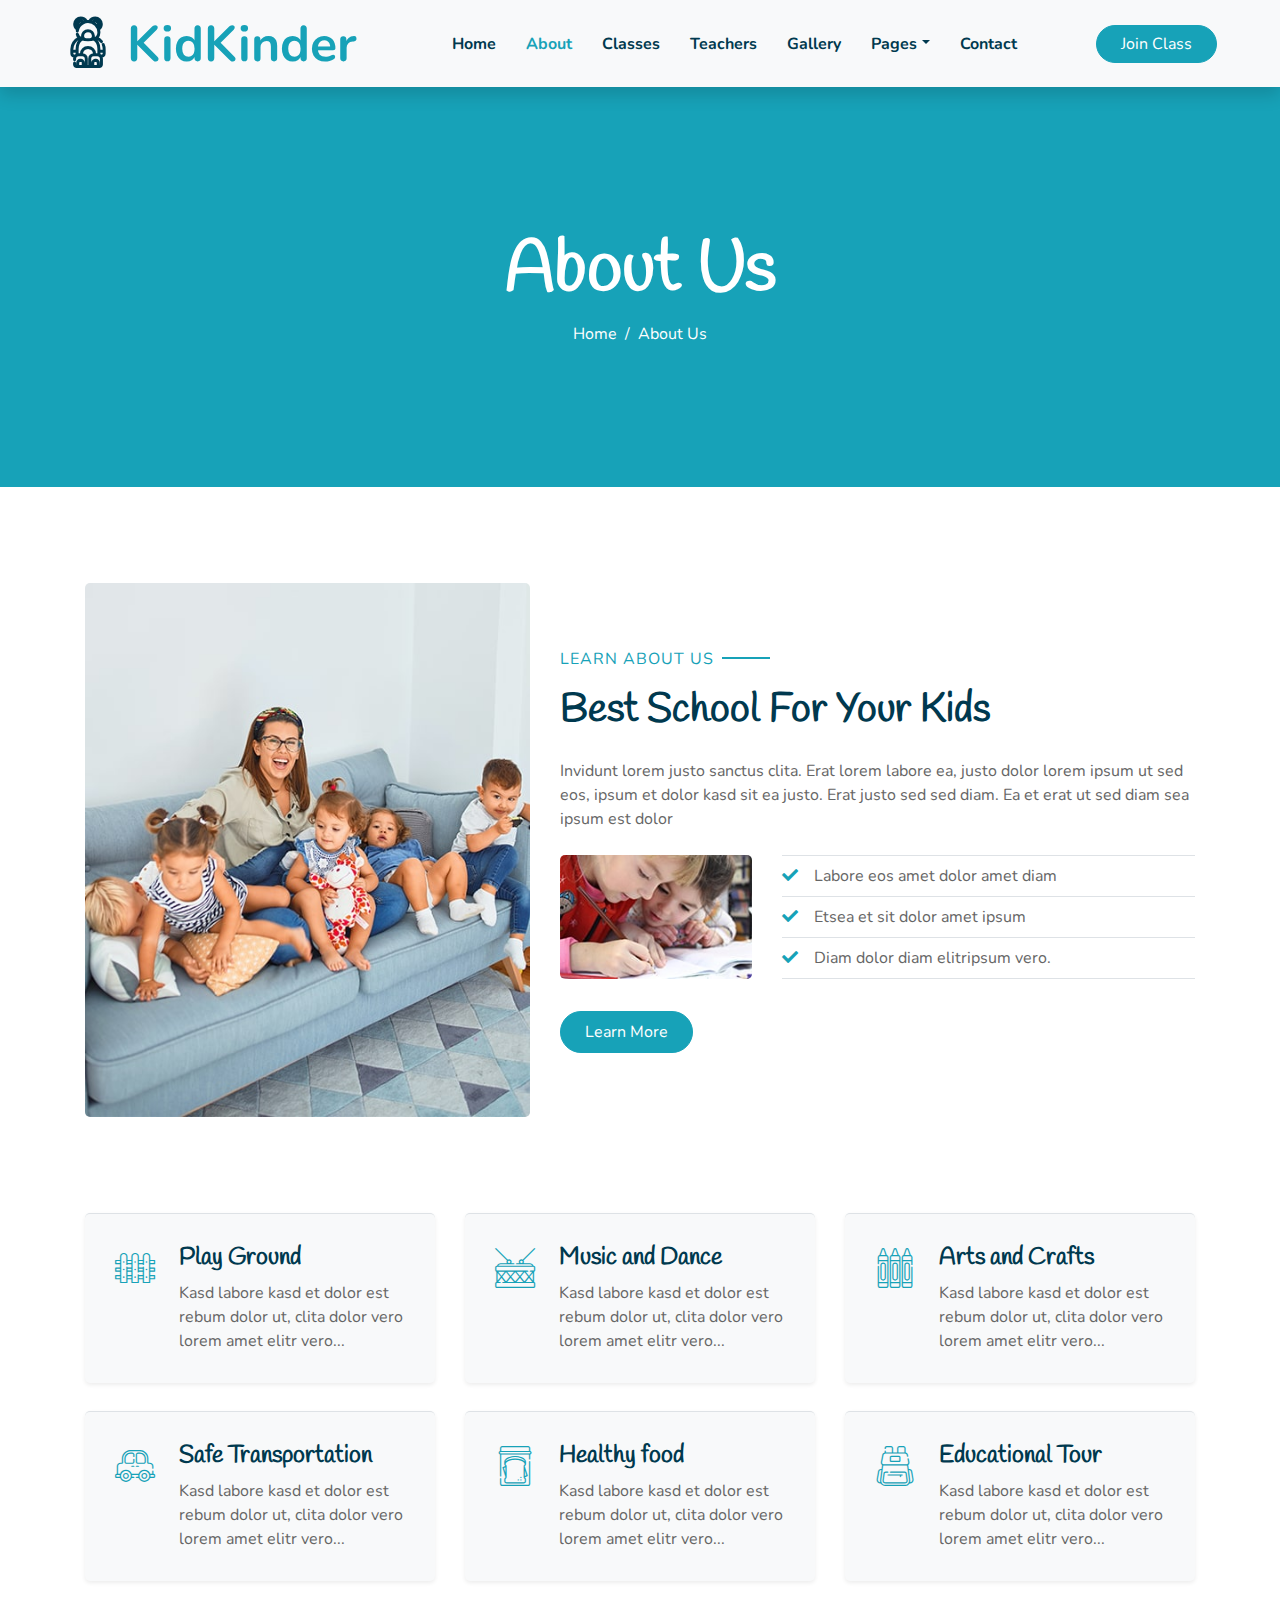
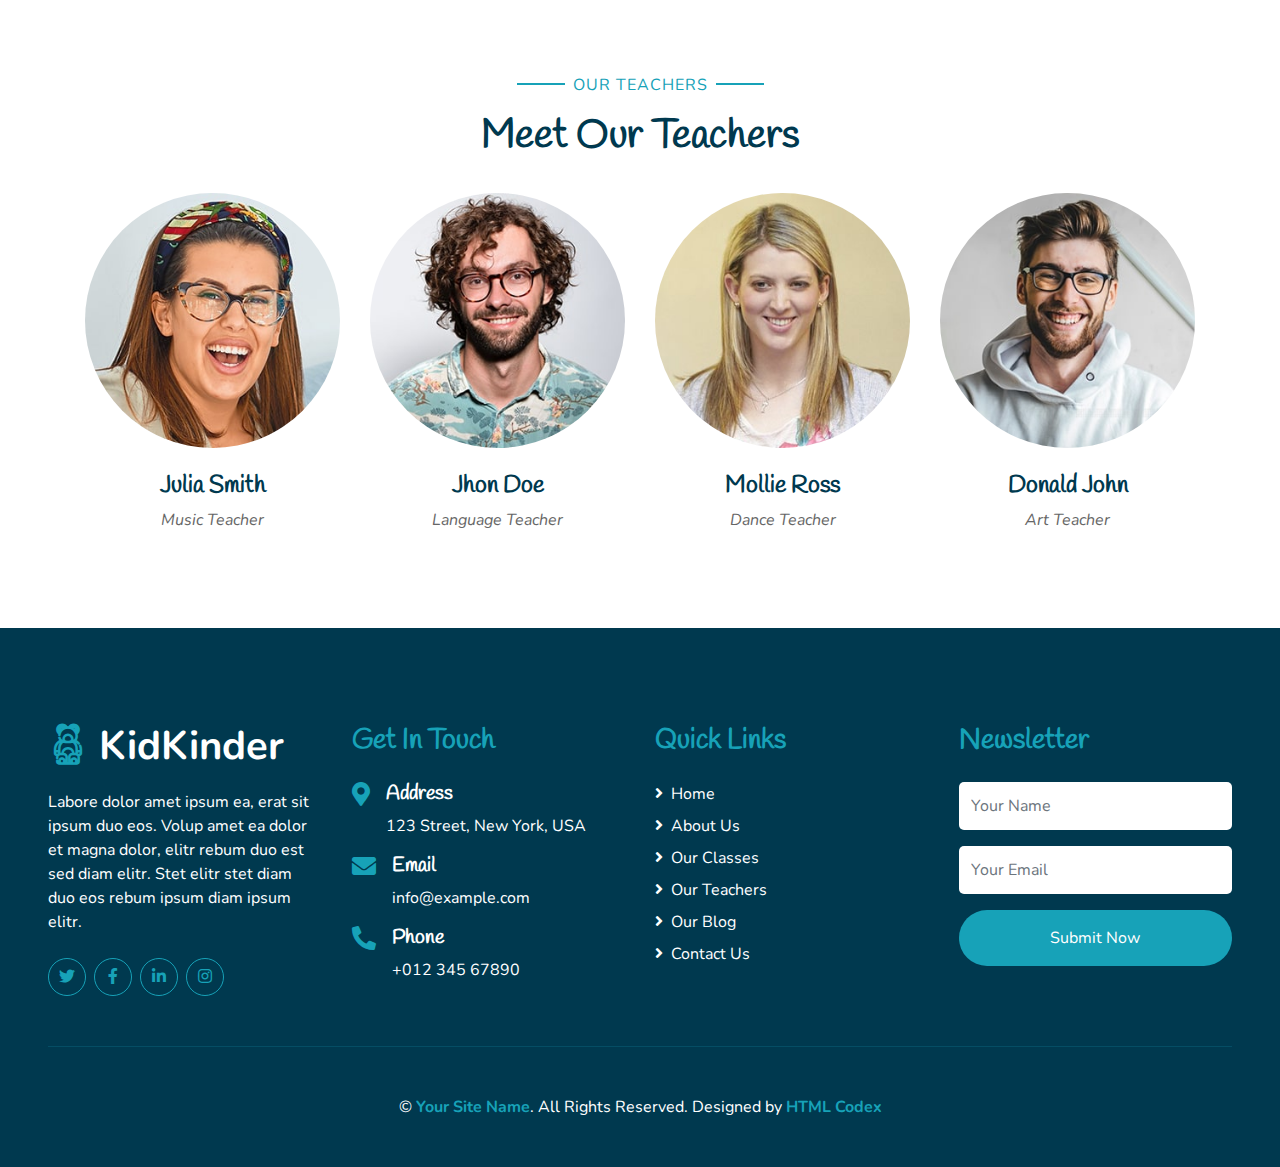
==== about.html @ 6be801d7 "first commit" ====
<!DOCTYPE html>
<html lang="en">

<head>
    <meta charset="utf-8">
    <title>KidKinder - Kindergarten Website Template</title>
    <meta content="width=device-width, initial-scale=1.0" name="viewport">
    <meta content="Free HTML Templates" name="keywords">
    <meta content="Free HTML Templates" name="description">

    <!-- Favicon -->
    <link href="img/favicon.ico" rel="icon">

    <!-- Google Web Fonts -->
    <link rel="preconnect" href="https://fonts.gstatic.com">
    <link href="https://fonts.googleapis.com/css2?family=Handlee&family=Nunito&display=swap" rel="stylesheet">

    <!-- Font Awesome -->
    <link href="https://cdnjs.cloudflare.com/ajax/libs/font-awesome/5.10.0/css/all.min.css" rel="stylesheet">

    <!-- Flaticon Font -->
    <link href="lib/flaticon/font/flaticon.css" rel="stylesheet">

    <!-- Libraries Stylesheet -->
    <link href="lib/owlcarousel/assets/owl.carousel.min.css" rel="stylesheet">
    <link href="lib/lightbox/css/lightbox.min.css" rel="stylesheet">

    <!-- Customized Bootstrap Stylesheet -->
    <link href="css/style.css" rel="stylesheet">
</head>

<body>
    <!-- Navbar Start -->
    <div class="container-fluid bg-light position-relative shadow">
        <nav class="navbar navbar-expand-lg bg-light navbar-light py-3 py-lg-0 px-0 px-lg-5">
            <a href="" class="navbar-brand font-weight-bold text-secondary" style="font-size: 50px;">
                <i class="flaticon-043-teddy-bear"></i>
                <span class="text-primary">KidKinder</span>
            </a>
            <button type="button" class="navbar-toggler" data-toggle="collapse" data-target="#navbarCollapse">
                <span class="navbar-toggler-icon"></span>
            </button>
            <div class="collapse navbar-collapse justify-content-between" id="navbarCollapse">
                <div class="navbar-nav font-weight-bold mx-auto py-0">
                    <a href="index.html" class="nav-item nav-link">Home</a>
                    <a href="about.html" class="nav-item nav-link active">About</a>
                    <a href="class.html" class="nav-item nav-link">Classes</a>
                    <a href="team.html" class="nav-item nav-link">Teachers</a>
                    <a href="gallery.html" class="nav-item nav-link">Gallery</a>
                    <div class="nav-item dropdown">
                        <a href="#" class="nav-link dropdown-toggle" data-toggle="dropdown">Pages</a>
                        <div class="dropdown-menu rounded-0 m-0">
                            <a href="blog.html" class="dropdown-item">Blog Grid</a>
                            <a href="single.html" class="dropdown-item">Blog Detail</a>
                        </div>
                    </div>
                    <a href="contact.html" class="nav-item nav-link">Contact</a>
                </div>
                <a href="" class="btn btn-primary px-4">Join Class</a>
            </div>
        </nav>
    </div>
    <!-- Navbar End -->


    <!-- Header Start -->
    <div class="container-fluid bg-primary mb-5">
        <div class="d-flex flex-column align-items-center justify-content-center" style="min-height: 400px">
            <h3 class="display-3 font-weight-bold text-white">About Us</h3>
            <div class="d-inline-flex text-white">
                <p class="m-0"><a class="text-white" href="">Home</a></p>
                <p class="m-0 px-2">/</p>
                <p class="m-0">About Us</p>
            </div>
        </div>
    </div>
    <!-- Header End -->


    <!-- About Start -->
    <div class="container-fluid py-5">
        <div class="container">
            <div class="row align-items-center">
                <div class="col-lg-5">
                    <img class="img-fluid rounded mb-5 mb-lg-0" src="img/about-1.jpg" alt="">
                </div>
                <div class="col-lg-7">
                    <p class="section-title pr-5"><span class="pr-2">Learn About Us</span></p>
                    <h1 class="mb-4">Best School For Your Kids</h1>
                    <p>Invidunt lorem justo sanctus clita. Erat lorem labore ea, justo dolor lorem ipsum ut sed eos,
                        ipsum et dolor kasd sit ea justo. Erat justo sed sed diam. Ea et erat ut sed diam sea ipsum est
                        dolor</p>
                    <div class="row pt-2 pb-4">
                        <div class="col-6 col-md-4">
                            <img class="img-fluid rounded" src="img/about-2.jpg" alt="">
                        </div>
                        <div class="col-6 col-md-8">
                            <ul class="list-inline m-0">
                                <li class="py-2 border-top border-bottom"><i class="fa fa-check text-primary mr-3"></i>Labore eos amet dolor amet diam</li>
                                <li class="py-2 border-bottom"><i class="fa fa-check text-primary mr-3"></i>Etsea et sit dolor amet ipsum</li>
                                <li class="py-2 border-bottom"><i class="fa fa-check text-primary mr-3"></i>Diam dolor diam elitripsum vero.</li>
                            </ul>
                        </div>
                    </div>
                    <a href="" class="btn btn-primary mt-2 py-2 px-4">Learn More</a>
                </div>
            </div>
        </div>
    </div>
    <!-- About End -->


    <!-- Facilities Start -->
    <div class="container-fluid pt-5">
        <div class="container pb-3">
            <div class="row">
                <div class="col-lg-4 col-md-6 pb-1">
                    <div class="d-flex bg-light shadow-sm border-top rounded mb-4" style="padding: 30px;">
                        <i class="flaticon-050-fence h1 font-weight-normal text-primary mb-3"></i>
                        <div class="pl-4">
                            <h4>Play Ground</h4>
                            <p class="m-0">Kasd labore kasd et dolor est rebum dolor ut, clita dolor vero lorem amet elitr vero...</p>
                        </div>
                    </div>
                </div>
                <div class="col-lg-4 col-md-6 pb-1">
                    <div class="d-flex bg-light shadow-sm border-top rounded mb-4" style="padding: 30px;">
                        <i class="flaticon-022-drum h1 font-weight-normal text-primary mb-3"></i>
                        <div class="pl-4">
                            <h4>Music and Dance</h4>
                            <p class="m-0">Kasd labore kasd et dolor est rebum dolor ut, clita dolor vero lorem amet elitr vero...</p>
                        </div>
                    </div>
                </div>
                <div class="col-lg-4 col-md-6 pb-1">
                    <div class="d-flex bg-light shadow-sm border-top rounded mb-4" style="padding: 30px;">
                        <i class="flaticon-030-crayons h1 font-weight-normal text-primary mb-3"></i>
                        <div class="pl-4">
                            <h4>Arts and Crafts</h4>
                            <p class="m-0">Kasd labore kasd et dolor est rebum dolor ut, clita dolor vero lorem amet elitr vero...</p>
                        </div>
                    </div>
                </div>
                <div class="col-lg-4 col-md-6 pb-1">
                    <div class="d-flex bg-light shadow-sm border-top rounded mb-4" style="padding: 30px;">
                        <i class="flaticon-017-toy-car h1 font-weight-normal text-primary mb-3"></i>
                        <div class="pl-4">
                            <h4>Safe Transportation</h4>
                            <p class="m-0">Kasd labore kasd et dolor est rebum dolor ut, clita dolor vero lorem amet elitr vero...</p>
                        </div>
                    </div>
                </div>
                <div class="col-lg-4 col-md-6 pb-1">
                    <div class="d-flex bg-light shadow-sm border-top rounded mb-4" style="padding: 30px;">
                        <i class="flaticon-025-sandwich h1 font-weight-normal text-primary mb-3"></i>
                        <div class="pl-4">
                            <h4>Healthy food</h4>
                            <p class="m-0">Kasd labore kasd et dolor est rebum dolor ut, clita dolor vero lorem amet elitr vero...</p>
                        </div>
                    </div>
                </div>
                <div class="col-lg-4 col-md-6 pb-1">
                    <div class="d-flex bg-light shadow-sm border-top rounded mb-4" style="padding: 30px;">
                        <i class="flaticon-047-backpack h1 font-weight-normal text-primary mb-3"></i>
                        <div class="pl-4">
                            <h4>Educational Tour</h4>
                            <p class="m-0">Kasd labore kasd et dolor est rebum dolor ut, clita dolor vero lorem amet elitr vero...</p>
                        </div>
                    </div>
                </div>
            </div>
        </div>
    </div>
    <!-- Facilities Start -->


    <!-- Team Start -->
    <div class="container-fluid pt-5">
        <div class="container">
            <div class="text-center pb-2">
                <p class="section-title px-5"><span class="px-2">Our Teachers</span></p>
                <h1 class="mb-4">Meet Our Teachers</h1>
            </div>
            <div class="row">
                <div class="col-md-6 col-lg-3 text-center team mb-5">
                    <div class="position-relative overflow-hidden mb-4" style="border-radius: 100%;">
                        <img class="img-fluid w-100" src="img/team-1.jpg" alt="" >
                        <div
                            class="team-social d-flex align-items-center justify-content-center w-100 h-100 position-absolute">
                            <a class="btn btn-outline-light text-center mr-2 px-0" style="width: 38px; height: 38px;"
                                href="#"><i class="fab fa-twitter"></i></a>
                            <a class="btn btn-outline-light text-center mr-2 px-0" style="width: 38px; height: 38px;"
                                href="#"><i class="fab fa-facebook-f"></i></a>
                            <a class="btn btn-outline-light text-center px-0" style="width: 38px; height: 38px;"
                                href="#"><i class="fab fa-linkedin-in"></i></a>
                        </div>
                    </div>
                    <h4>Julia Smith</h4>
                    <i>Music Teacher</i>
                </div>
                <div class="col-md-6 col-lg-3 text-center team mb-5">
                    <div class="position-relative overflow-hidden mb-4" style="border-radius: 100%;">
                        <img class="img-fluid w-100" src="img/team-2.jpg" alt="" >
                        <div
                            class="team-social d-flex align-items-center justify-content-center w-100 h-100 position-absolute">
                            <a class="btn btn-outline-light text-center mr-2 px-0" style="width: 38px; height: 38px;"
                                href="#"><i class="fab fa-twitter"></i></a>
                            <a class="btn btn-outline-light text-center mr-2 px-0" style="width: 38px; height: 38px;"
                                href="#"><i class="fab fa-facebook-f"></i></a>
                            <a class="btn btn-outline-light text-center px-0" style="width: 38px; height: 38px;"
                                href="#"><i class="fab fa-linkedin-in"></i></a>
                        </div>
                    </div>
                    <h4>Jhon Doe</h4>
                    <i>Language Teacher</i>
                </div>
                <div class="col-md-6 col-lg-3 text-center team mb-5">
                    <div class="position-relative overflow-hidden mb-4" style="border-radius: 100%;">
                        <img class="img-fluid w-100" src="img/team-3.jpg" alt="" >
                        <div
                            class="team-social d-flex align-items-center justify-content-center w-100 h-100 position-absolute">
                            <a class="btn btn-outline-light text-center mr-2 px-0" style="width: 38px; height: 38px;"
                                href="#"><i class="fab fa-twitter"></i></a>
                            <a class="btn btn-outline-light text-center mr-2 px-0" style="width: 38px; height: 38px;"
                                href="#"><i class="fab fa-facebook-f"></i></a>
                            <a class="btn btn-outline-light text-center px-0" style="width: 38px; height: 38px;"
                                href="#"><i class="fab fa-linkedin-in"></i></a>
                        </div>
                    </div>
                    <h4>Mollie Ross</h4>
                    <i>Dance Teacher</i>
                </div>
                <div class="col-md-6 col-lg-3 text-center team mb-5">
                    <div class="position-relative overflow-hidden mb-4" style="border-radius: 100%;">
                        <img class="img-fluid w-100" src="img/team-4.jpg" alt="" >
                        <div
                            class="team-social d-flex align-items-center justify-content-center w-100 h-100 position-absolute">
                            <a class="btn btn-outline-light text-center mr-2 px-0" style="width: 38px; height: 38px;"
                                href="#"><i class="fab fa-twitter"></i></a>
                            <a class="btn btn-outline-light text-center mr-2 px-0" style="width: 38px; height: 38px;"
                                href="#"><i class="fab fa-facebook-f"></i></a>
                            <a class="btn btn-outline-light text-center px-0" style="width: 38px; height: 38px;"
                                href="#"><i class="fab fa-linkedin-in"></i></a>
                        </div>
                    </div>
                    <h4>Donald John</h4>
                    <i>Art Teacher</i>
                </div>
            </div>
        </div>
    </div>
    <!-- Team End -->


    <!-- Footer Start -->
    <div class="container-fluid bg-secondary text-white mt-5 py-5 px-sm-3 px-md-5">
        <div class="row pt-5">
            <div class="col-lg-3 col-md-6 mb-5">
                <a href="" class="navbar-brand font-weight-bold text-primary m-0 mb-4 p-0" style="font-size: 40px; line-height: 40px;">
                    <i class="flaticon-043-teddy-bear"></i>
                    <span class="text-white">KidKinder</span>
                </a>
                <p>Labore dolor amet ipsum ea, erat sit ipsum duo eos. Volup amet ea dolor et magna dolor, elitr rebum duo est sed diam elitr. Stet elitr stet diam duo eos rebum ipsum diam ipsum elitr.</p>
                <div class="d-flex justify-content-start mt-4">
                    <a class="btn btn-outline-primary rounded-circle text-center mr-2 px-0"
                        style="width: 38px; height: 38px;" href="#"><i class="fab fa-twitter"></i></a>
                    <a class="btn btn-outline-primary rounded-circle text-center mr-2 px-0"
                        style="width: 38px; height: 38px;" href="#"><i class="fab fa-facebook-f"></i></a>
                    <a class="btn btn-outline-primary rounded-circle text-center mr-2 px-0"
                        style="width: 38px; height: 38px;" href="#"><i class="fab fa-linkedin-in"></i></a>
                    <a class="btn btn-outline-primary rounded-circle text-center mr-2 px-0"
                        style="width: 38px; height: 38px;" href="#"><i class="fab fa-instagram"></i></a>
                </div>
            </div>
            <div class="col-lg-3 col-md-6 mb-5">
                <h3 class="text-primary mb-4">Get In Touch</h3>
                <div class="d-flex">
                    <h4 class="fa fa-map-marker-alt text-primary"></h4>
                    <div class="pl-3">
                        <h5 class="text-white">Address</h5>
                        <p>123 Street, New York, USA</p>
                    </div>
                </div>
                <div class="d-flex">
                    <h4 class="fa fa-envelope text-primary"></h4>
                    <div class="pl-3">
                        <h5 class="text-white">Email</h5>
                        <p>info@example.com</p>
                    </div>
                </div>
                <div class="d-flex">
                    <h4 class="fa fa-phone-alt text-primary"></h4>
                    <div class="pl-3">
                        <h5 class="text-white">Phone</h5>
                        <p>+012 345 67890</p>
                    </div>
                </div>
            </div>
            <div class="col-lg-3 col-md-6 mb-5">
                <h3 class="text-primary mb-4">Quick Links</h3>
                <div class="d-flex flex-column justify-content-start">
                    <a class="text-white mb-2" href="#"><i class="fa fa-angle-right mr-2"></i>Home</a>
                    <a class="text-white mb-2" href="#"><i class="fa fa-angle-right mr-2"></i>About Us</a>
                    <a class="text-white mb-2" href="#"><i class="fa fa-angle-right mr-2"></i>Our Classes</a>
                    <a class="text-white mb-2" href="#"><i class="fa fa-angle-right mr-2"></i>Our Teachers</a>
                    <a class="text-white mb-2" href="#"><i class="fa fa-angle-right mr-2"></i>Our Blog</a>
                    <a class="text-white" href="#"><i class="fa fa-angle-right mr-2"></i>Contact Us</a>
                </div>
            </div>
            <div class="col-lg-3 col-md-6 mb-5">
                <h3 class="text-primary mb-4">Newsletter</h3>
                <form action="">
                    <div class="form-group">
                        <input type="text" class="form-control border-0 py-4" placeholder="Your Name" required="required" />
                    </div>
                    <div class="form-group">
                        <input type="email" class="form-control border-0 py-4" placeholder="Your Email"
                            required="required" />
                    </div>
                    <div>
                        <button class="btn btn-primary btn-block border-0 py-3" type="submit">Submit Now</button>
                    </div>
                </form>
            </div>
        </div>
        <div class="container-fluid pt-5" style="border-top: 1px solid rgba(23, 162, 184, .2);;">
            <p class="m-0 text-center text-white">
                &copy; <a class="text-primary font-weight-bold" href="#">Your Site Name</a>. All Rights Reserved. Designed
                by
                <a class="text-primary font-weight-bold" href="https://htmlcodex.com">HTML Codex</a>
            </p>
        </div>
    </div>
    <!-- Footer End -->


    <!-- Back to Top -->
    <a href="#" class="btn btn-primary p-3 back-to-top"><i class="fa fa-angle-double-up"></i></a>


    <!-- JavaScript Libraries -->
    <script src="https://code.jquery.com/jquery-3.4.1.min.js"></script>
    <script src="https://stackpath.bootstrapcdn.com/bootstrap/4.4.1/js/bootstrap.bundle.min.js"></script>
    <script src="lib/easing/easing.min.js"></script>
    <script src="lib/owlcarousel/owl.carousel.min.js"></script>
    <script src="lib/isotope/isotope.pkgd.min.js"></script>
    <script src="lib/lightbox/js/lightbox.min.js"></script>

    <!-- Contact Javascript File -->
    <script src="mail/jqBootstrapValidation.min.js"></script>
    <script src="mail/contact.js"></script>

    <!-- Template Javascript -->
    <script src="js/main.js"></script>
</body>

</html>
---- lib/flaticon/font/flaticon.css ----
@font-face {
  font-family: "Flaticon";
  src: url("./Flaticon.eot");
  src: url("./Flaticon.eot?#iefix") format("embedded-opentype"),
       url("./Flaticon.woff2") format("woff2"),
       url("./Flaticon.woff") format("woff"),
       url("./Flaticon.ttf") format("truetype"),
       url("./Flaticon.svg#Flaticon") format("svg");
  font-weight: normal;
  font-style: normal;
}

@media screen and (-webkit-min-device-pixel-ratio:0) {
  @font-face {
    font-family: "Flaticon";
    src: url("./Flaticon.svg#Flaticon") format("svg");
  }
}

[class^="flaticon-"]:before, [class*=" flaticon-"]:before,
[class^="flaticon-"]:after, [class*=" flaticon-"]:after {   
  font-family: Flaticon;
        font-size: 20px;
font-style: normal;
margin-left: 20px;
}

.flaticon-001-swing:before { content: "\f100"; }
.flaticon-002-bricks:before { content: "\f101"; }
.flaticon-003-feeding-bottle:before { content: "\f102"; }
.flaticon-004-balloons:before { content: "\f103"; }
.flaticon-005-marker:before { content: "\f104"; }
.flaticon-006-spinning-top:before { content: "\f105"; }
.flaticon-007-sandbox:before { content: "\f106"; }
.flaticon-008-tambourine:before { content: "\f107"; }
.flaticon-009-bib:before { content: "\f108"; }
.flaticon-010-slide:before { content: "\f109"; }
.flaticon-011-mat:before { content: "\f10a"; }
.flaticon-012-kite:before { content: "\f10b"; }
.flaticon-013-brush:before { content: "\f10c"; }
.flaticon-014-blackboard:before { content: "\f10d"; }
.flaticon-015-potty:before { content: "\f10e"; }
.flaticon-016-apple:before { content: "\f10f"; }
.flaticon-017-toy-car:before { content: "\f110"; }
.flaticon-018-ball:before { content: "\f111"; }
.flaticon-019-pencil:before { content: "\f112"; }
.flaticon-020-rattle:before { content: "\f113"; }
.flaticon-021-juice-box:before { content: "\f114"; }
.flaticon-022-drum:before { content: "\f115"; }
.flaticon-023-girl:before { content: "\f116"; }
.flaticon-024-shape-toy:before { content: "\f117"; }
.flaticon-025-sandwich:before { content: "\f118"; }
.flaticon-026-paper-boat:before { content: "\f119"; }
.flaticon-027-xylophone:before { content: "\f11a"; }
.flaticon-028-kindergarten:before { content: "\f11b"; }
.flaticon-029-clock:before { content: "\f11c"; }
.flaticon-030-crayons:before { content: "\f11d"; }
.flaticon-031-bell:before { content: "\f11e"; }
.flaticon-032-book:before { content: "\f11f"; }
.flaticon-033-blocks:before { content: "\f120"; }
.flaticon-034-popsicle:before { content: "\f121"; }
.flaticon-035-table:before { content: "\f122"; }
.flaticon-036-boy:before { content: "\f123"; }
.flaticon-037-toys:before { content: "\f124"; }
.flaticon-038-locker:before { content: "\f125"; }
.flaticon-039-seesaw:before { content: "\f126"; }
.flaticon-040-puzzle:before { content: "\f127"; }
.flaticon-041-abacus:before { content: "\f128"; }
.flaticon-042-synthesizer:before { content: "\f129"; }
.flaticon-043-teddy-bear:before { content: "\f12a"; }
.flaticon-044-scissors:before { content: "\f12b"; }
.flaticon-045-cookies:before { content: "\f12c"; }
.flaticon-046-bucket:before { content: "\f12d"; }
.flaticon-047-backpack:before { content: "\f12e"; }
.flaticon-048-paper-plane:before { content: "\f12f"; }
.flaticon-049-cutlery:before { content: "\f130"; }
.flaticon-050-fence:before { content: "\f131"; }
---- css/style.css ----
/******* Bootstrap Theming ********/
/*!
 * Bootstrap v4.5.3 (https://getbootstrap.com/)
 * Copyright 2011-2020 The Bootstrap Authors
 * Copyright 2011-2020 Twitter, Inc.
 * Licensed under MIT (https://github.com/twbs/bootstrap/blob/main/LICENSE)
 */
:root {
  --blue: #007bff;
  --indigo: #6610f2;
  --purple: #6f42c1;
  --pink: #e83e8c;
  --red: #dc3545;
  --orange: #fd7e14;
  --yellow: #ffc107;
  --green: #28a745;
  --teal: #20c997;
  --cyan: #17a2b8;
  --white: #fff;
  --gray: #6c757d;
  --gray-dark: #343a40;
  --primary: #17a2b8;
  --secondary: #00394f;
  --success: #28a745;
  --info: #17a2b8;
  --warning: #ffc107;
  --danger: #dc3545;
  --light: #f8f9fa;
  --dark: #343a40;
  --breakpoint-xs: 0;
  --breakpoint-sm: 576px;
  --breakpoint-md: 768px;
  --breakpoint-lg: 992px;
  --breakpoint-xl: 1200px;
  --font-family-sans-serif: "Nunito", sans-serif;
  --font-family-monospace: SFMono-Regular, Menlo, Monaco, Consolas, "Liberation Mono", "Courier New", monospace;
}

*,
*::before,
*::after {
  box-sizing: border-box;
}

html {
  font-family: sans-serif;
  line-height: 1.15;
  -webkit-text-size-adjust: 100%;
  -webkit-tap-highlight-color: rgba(0, 0, 0, 0);
}

article, aside, figcaption, figure, footer, header, hgroup, main, nav, section {
  display: block;
}

body {
  margin: 0;
  font-family: "Nunito", sans-serif;
  font-size: 1rem;
  font-weight: 400;
  line-height: 1.5;
  color: #666666;
  text-align: left;
  background-color: #fff;
}

[tabindex="-1"]:focus:not(:focus-visible) {
  outline: 0 !important;
}

hr {
  box-sizing: content-box;
  height: 0;
  overflow: visible;
}

h1, h2, h3, h4, h5, h6 {
  margin-top: 0;
  margin-bottom: 0.5rem;
}

p {
  margin-top: 0;
  margin-bottom: 1rem;
}

abbr[title],
abbr[data-original-title] {
  text-decoration: underline;
  text-decoration: underline dotted;
  cursor: help;
  border-bottom: 0;
  text-decoration-skip-ink: none;
}

address {
  margin-bottom: 1rem;
  font-style: normal;
  line-height: inherit;
}

ol,
ul,
dl {
  margin-top: 0;
  margin-bottom: 1rem;
}

ol ol,
ul ul,
ol ul,
ul ol {
  margin-bottom: 0;
}

dt {
  font-weight: 700;
}

dd {
  margin-bottom: .5rem;
  margin-left: 0;
}

blockquote {
  margin: 0 0 1rem;
}

b,
strong {
  font-weight: bolder;
}

small {
  font-size: 80%;
}

sub,
sup {
  position: relative;
  font-size: 75%;
  line-height: 0;
  vertical-align: baseline;
}

sub {
  bottom: -.25em;
}

sup {
  top: -.5em;
}

a {
  color: #17a2b8;
  text-decoration: none;
  background-color: transparent;
}

a:hover {
  color: #0f6674;
  text-decoration: underline;
}

a:not([href]):not([class]) {
  color: inherit;
  text-decoration: none;
}

a:not([href]):not([class]):hover {
  color: inherit;
  text-decoration: none;
}

pre,
code,
kbd,
samp {
  font-family: SFMono-Regular, Menlo, Monaco, Consolas, "Liberation Mono", "Courier New", monospace;
  font-size: 1em;
}

pre {
  margin-top: 0;
  margin-bottom: 1rem;
  overflow: auto;
  -ms-overflow-style: scrollbar;
}

figure {
  margin: 0 0 1rem;
}

img {
  vertical-align: middle;
  border-style: none;
}

svg {
  overflow: hidden;
  vertical-align: middle;
}

table {
  border-collapse: collapse;
}

caption {
  padding-top: 0.75rem;
  padding-bottom: 0.75rem;
  color: #6c757d;
  text-align: left;
  caption-side: bottom;
}

th {
  text-align: inherit;
  text-align: -webkit-match-parent;
}

label {
  display: inline-block;
  margin-bottom: 0.5rem;
}

button {
  border-radius: 0;
}

button:focus {
  outline: 1px dotted;
  outline: 5px auto -webkit-focus-ring-color;
}

input,
button,
select,
optgroup,
textarea {
  margin: 0;
  font-family: inherit;
  font-size: inherit;
  line-height: inherit;
}

button,
input {
  overflow: visible;
}

button,
select {
  text-transform: none;
}

[role="button"] {
  cursor: pointer;
}

select {
  word-wrap: normal;
}

button,
[type="button"],
[type="reset"],
[type="submit"] {
  -webkit-appearance: button;
}

button:not(:disabled),
[type="button"]:not(:disabled),
[type="reset"]:not(:disabled),
[type="submit"]:not(:disabled) {
  cursor: pointer;
}

button::-moz-focus-inner,
[type="button"]::-moz-focus-inner,
[type="reset"]::-moz-focus-inner,
[type="submit"]::-moz-focus-inner {
  padding: 0;
  border-style: none;
}

input[type="radio"],
input[type="checkbox"] {
  box-sizing: border-box;
  padding: 0;
}

textarea {
  overflow: auto;
  resize: vertical;
}

fieldset {
  min-width: 0;
  padding: 0;
  margin: 0;
  border: 0;
}

legend {
  display: block;
  width: 100%;
  max-width: 100%;
  padding: 0;
  margin-bottom: .5rem;
  font-size: 1.5rem;
  line-height: inherit;
  color: inherit;
  white-space: normal;
}

@media (max-width: 1200px) {
  legend {
    font-size: calc(1.275rem + 0.3vw) ;
  }
}

progress {
  vertical-align: baseline;
}

[type="number"]::-webkit-inner-spin-button,
[type="number"]::-webkit-outer-spin-button {
  height: auto;
}

[type="search"] {
  outline-offset: -2px;
  -webkit-appearance: none;
}

[type="search"]::-webkit-search-decoration {
  -webkit-appearance: none;
}

::-webkit-file-upload-button {
  font: inherit;
  -webkit-appearance: button;
}

output {
  display: inline-block;
}

summary {
  display: list-item;
  cursor: pointer;
}

template {
  display: none;
}

[hidden] {
  display: none !important;
}

h1, h2, h3, h4, h5, h6,
.h1, .h2, .h3, .h4, .h5, .h6 {
  margin-bottom: 0.5rem;
  font-family: "Handlee", cursive;
  font-weight: bold;
  line-height: 1.2;
  color: #00394f;
}

h1, .h1 {
  font-size: 2.5rem;
}

@media (max-width: 1200px) {
  h1, .h1 {
    font-size: calc(1.375rem + 1.5vw) ;
  }
}

h2, .h2 {
  font-size: 2rem;
}

@media (max-width: 1200px) {
  h2, .h2 {
    font-size: calc(1.325rem + 0.9vw) ;
  }
}

h3, .h3 {
  font-size: 1.75rem;
}

@media (max-width: 1200px) {
  h3, .h3 {
    font-size: calc(1.3rem + 0.6vw) ;
  }
}

h4, .h4 {
  font-size: 1.5rem;
}

@media (max-width: 1200px) {
  h4, .h4 {
    font-size: calc(1.275rem + 0.3vw) ;
  }
}

h5, .h5 {
  font-size: 1.25rem;
}

h6, .h6 {
  font-size: 1rem;
}

.lead {
  font-size: 1.25rem;
  font-weight: 300;
}

.display-1 {
  font-size: 6rem;
  font-weight: 300;
  line-height: 1.2;
}

@media (max-width: 1200px) {
  .display-1 {
    font-size: calc(1.725rem + 5.7vw) ;
  }
}

.display-2 {
  font-size: 5.5rem;
  font-weight: 300;
  line-height: 1.2;
}

@media (max-width: 1200px) {
  .display-2 {
    font-size: calc(1.675rem + 5.1vw) ;
  }
}

.display-3 {
  font-size: 4.5rem;
  font-weight: 300;
  line-height: 1.2;
}

@media (max-width: 1200px) {
  .display-3 {
    font-size: calc(1.575rem + 3.9vw) ;
  }
}

.display-4 {
  font-size: 3.5rem;
  font-weight: 300;
  line-height: 1.2;
}

@media (max-width: 1200px) {
  .display-4 {
    font-size: calc(1.475rem + 2.7vw) ;
  }
}

hr {
  margin-top: 1rem;
  margin-bottom: 1rem;
  border: 0;
  border-top: 1px solid rgba(0, 0, 0, 0.1);
}

small,
.small {
  font-size: 80%;
  font-weight: 400;
}

mark,
.mark {
  padding: 0.2em;
  background-color: #fcf8e3;
}

.list-unstyled {
  padding-left: 0;
  list-style: none;
}

.list-inline {
  padding-left: 0;
  list-style: none;
}

.list-inline-item {
  display: inline-block;
}

.list-inline-item:not(:last-child) {
  margin-right: 0.5rem;
}

.initialism {
  font-size: 90%;
  text-transform: uppercase;
}

.blockquote {
  margin-bottom: 1rem;
  font-size: 1.25rem;
}

.blockquote-footer {
  display: block;
  font-size: 80%;
  color: #6c757d;
}

.blockquote-footer::before {
  content: "\2014\00A0";
}

.img-fluid {
  max-width: 100%;
  height: auto;
}

.img-thumbnail {
  padding: 0.25rem;
  background-color: #fff;
  border: 1px solid #dee2e6;
  border-radius: 5px;
  max-width: 100%;
  height: auto;
}

.figure {
  display: inline-block;
}

.figure-img {
  margin-bottom: 0.5rem;
  line-height: 1;
}

.figure-caption {
  font-size: 90%;
  color: #6c757d;
}

code {
  font-size: 87.5%;
  color: #e83e8c;
  word-wrap: break-word;
}

a > code {
  color: inherit;
}

kbd {
  padding: 0.2rem 0.4rem;
  font-size: 87.5%;
  color: #fff;
  background-color: #212529;
  border-radius: 0.2rem;
}

kbd kbd {
  padding: 0;
  font-size: 100%;
  font-weight: 700;
}

pre {
  display: block;
  font-size: 87.5%;
  color: #212529;
}

pre code {
  font-size: inherit;
  color: inherit;
  word-break: normal;
}

.pre-scrollable {
  max-height: 340px;
  overflow-y: scroll;
}

.container,
.container-fluid,
.container-sm,
.container-md,
.container-lg,
.container-xl {
  width: 100%;
  padding-right: 15px;
  padding-left: 15px;
  margin-right: auto;
  margin-left: auto;
}

@media (min-width: 576px) {
  .container, .container-sm {
    max-width: 540px;
  }
}

@media (min-width: 768px) {
  .container, .container-sm, .container-md {
    max-width: 720px;
  }
}

@media (min-width: 992px) {
  .container, .container-sm, .container-md, .container-lg {
    max-width: 960px;
  }
}

@media (min-width: 1200px) {
  .container, .container-sm, .container-md, .container-lg, .container-xl {
    max-width: 1140px;
  }
}

.row {
  display: flex;
  flex-wrap: wrap;
  margin-right: -15px;
  margin-left: -15px;
}

.no-gutters {
  margin-right: 0;
  margin-left: 0;
}

.no-gutters > .col,
.no-gutters > [class*="col-"] {
  padding-right: 0;
  padding-left: 0;
}

.col-1, .col-2, .col-3, .col-4, .col-5, .col-6, .col-7, .col-8, .col-9, .col-10, .col-11, .col-12, .col,
.col-auto, .col-sm-1, .col-sm-2, .col-sm-3, .col-sm-4, .col-sm-5, .col-sm-6, .col-sm-7, .col-sm-8, .col-sm-9, .col-sm-10, .col-sm-11, .col-sm-12, .col-sm,
.col-sm-auto, .col-md-1, .col-md-2, .col-md-3, .col-md-4, .col-md-5, .col-md-6, .col-md-7, .col-md-8, .col-md-9, .col-md-10, .col-md-11, .col-md-12, .col-md,
.col-md-auto, .col-lg-1, .col-lg-2, .col-lg-3, .col-lg-4, .col-lg-5, .col-lg-6, .col-lg-7, .col-lg-8, .col-lg-9, .col-lg-10, .col-lg-11, .col-lg-12, .col-lg,
.col-lg-auto, .col-xl-1, .col-xl-2, .col-xl-3, .col-xl-4, .col-xl-5, .col-xl-6, .col-xl-7, .col-xl-8, .col-xl-9, .col-xl-10, .col-xl-11, .col-xl-12, .col-xl,
.col-xl-auto {
  position: relative;
  width: 100%;
  padding-right: 15px;
  padding-left: 15px;
}

.col {
  flex-basis: 0;
  flex-grow: 1;
  max-width: 100%;
}

.row-cols-1 > * {
  flex: 0 0 100%;
  max-width: 100%;
}

.row-cols-2 > * {
  flex: 0 0 50%;
  max-width: 50%;
}

.row-cols-3 > * {
  flex: 0 0 33.33333%;
  max-width: 33.33333%;
}

.row-cols-4 > * {
  flex: 0 0 25%;
  max-width: 25%;
}

.row-cols-5 > * {
  flex: 0 0 20%;
  max-width: 20%;
}

.row-cols-6 > * {
  flex: 0 0 16.66667%;
  max-width: 16.66667%;
}

.col-auto {
  flex: 0 0 auto;
  width: auto;
  max-width: 100%;
}

.col-1 {
  flex: 0 0 8.33333%;
  max-width: 8.33333%;
}

.col-2 {
  flex: 0 0 16.66667%;
  max-width: 16.66667%;
}

.col-3 {
  flex: 0 0 25%;
  max-width: 25%;
}

.col-4 {
  flex: 0 0 33.33333%;
  max-width: 33.33333%;
}

.col-5 {
  flex: 0 0 41.66667%;
  max-width: 41.66667%;
}

.col-6 {
  flex: 0 0 50%;
  max-width: 50%;
}

.col-7 {
  flex: 0 0 58.33333%;
  max-width: 58.33333%;
}

.col-8 {
  flex: 0 0 66.66667%;
  max-width: 66.66667%;
}

.col-9 {
  flex: 0 0 75%;
  max-width: 75%;
}

.col-10 {
  flex: 0 0 83.33333%;
  max-width: 83.33333%;
}

.col-11 {
  flex: 0 0 91.66667%;
  max-width: 91.66667%;
}

.col-12 {
  flex: 0 0 100%;
  max-width: 100%;
}

.order-first {
  order: -1;
}

.order-last {
  order: 13;
}

.order-0 {
  order: 0;
}

.order-1 {
  order: 1;
}

.order-2 {
  order: 2;
}

.order-3 {
  order: 3;
}

.order-4 {
  order: 4;
}

.order-5 {
  order: 5;
}

.order-6 {
  order: 6;
}

.order-7 {
  order: 7;
}

.order-8 {
  order: 8;
}

.order-9 {
  order: 9;
}

.order-10 {
  order: 10;
}

.order-11 {
  order: 11;
}

.order-12 {
  order: 12;
}

.offset-1 {
  margin-left: 8.33333%;
}

.offset-2 {
  margin-left: 16.66667%;
}

.offset-3 {
  margin-left: 25%;
}

.offset-4 {
  margin-left: 33.33333%;
}

.offset-5 {
  margin-left: 41.66667%;
}

.offset-6 {
  margin-left: 50%;
}

.offset-7 {
  margin-left: 58.33333%;
}

.offset-8 {
  margin-left: 66.66667%;
}

.offset-9 {
  margin-left: 75%;
}

.offset-10 {
  margin-left: 83.33333%;
}

.offset-11 {
  margin-left: 91.66667%;
}

@media (min-width: 576px) {
  .col-sm {
    flex-basis: 0;
    flex-grow: 1;
    max-width: 100%;
  }
  .row-cols-sm-1 > * {
    flex: 0 0 100%;
    max-width: 100%;
  }
  .row-cols-sm-2 > * {
    flex: 0 0 50%;
    max-width: 50%;
  }
  .row-cols-sm-3 > * {
    flex: 0 0 33.33333%;
    max-width: 33.33333%;
  }
  .row-cols-sm-4 > * {
    flex: 0 0 25%;
    max-width: 25%;
  }
  .row-cols-sm-5 > * {
    flex: 0 0 20%;
    max-width: 20%;
  }
  .row-cols-sm-6 > * {
    flex: 0 0 16.66667%;
    max-width: 16.66667%;
  }
  .col-sm-auto {
    flex: 0 0 auto;
    width: auto;
    max-width: 100%;
  }
  .col-sm-1 {
    flex: 0 0 8.33333%;
    max-width: 8.33333%;
  }
  .col-sm-2 {
    flex: 0 0 16.66667%;
    max-width: 16.66667%;
  }
  .col-sm-3 {
    flex: 0 0 25%;
    max-width: 25%;
  }
  .col-sm-4 {
    flex: 0 0 33.33333%;
    max-width: 33.33333%;
  }
  .col-sm-5 {
    flex: 0 0 41.66667%;
    max-width: 41.66667%;
  }
  .col-sm-6 {
    flex: 0 0 50%;
    max-width: 50%;
  }
  .col-sm-7 {
    flex: 0 0 58.33333%;
    max-width: 58.33333%;
  }
  .col-sm-8 {
    flex: 0 0 66.66667%;
    max-width: 66.66667%;
  }
  .col-sm-9 {
    flex: 0 0 75%;
    max-width: 75%;
  }
  .col-sm-10 {
    flex: 0 0 83.33333%;
    max-width: 83.33333%;
  }
  .col-sm-11 {
    flex: 0 0 91.66667%;
    max-width: 91.66667%;
  }
  .col-sm-12 {
    flex: 0 0 100%;
    max-width: 100%;
  }
  .order-sm-first {
    order: -1;
  }
  .order-sm-last {
    order: 13;
  }
  .order-sm-0 {
    order: 0;
  }
  .order-sm-1 {
    order: 1;
  }
  .order-sm-2 {
    order: 2;
  }
  .order-sm-3 {
    order: 3;
  }
  .order-sm-4 {
    order: 4;
  }
  .order-sm-5 {
    order: 5;
  }
  .order-sm-6 {
    order: 6;
  }
  .order-sm-7 {
    order: 7;
  }
  .order-sm-8 {
    order: 8;
  }
  .order-sm-9 {
    order: 9;
  }
  .order-sm-10 {
    order: 10;
  }
  .order-sm-11 {
    order: 11;
  }
  .order-sm-12 {
    order: 12;
  }
  .offset-sm-0 {
    margin-left: 0;
  }
  .offset-sm-1 {
    margin-left: 8.33333%;
  }
  .offset-sm-2 {
    margin-left: 16.66667%;
  }
  .offset-sm-3 {
    margin-left: 25%;
  }
  .offset-sm-4 {
    margin-left: 33.33333%;
  }
  .offset-sm-5 {
    margin-left: 41.66667%;
  }
  .offset-sm-6 {
    margin-left: 50%;
  }
  .offset-sm-7 {
    margin-left: 58.33333%;
  }
  .offset-sm-8 {
    margin-left: 66.66667%;
  }
  .offset-sm-9 {
    margin-left: 75%;
  }
  .offset-sm-10 {
    margin-left: 83.33333%;
  }
  .offset-sm-11 {
    margin-left: 91.66667%;
  }
}

@media (min-width: 768px) {
  .col-md {
    flex-basis: 0;
    flex-grow: 1;
    max-width: 100%;
  }
  .row-cols-md-1 > * {
    flex: 0 0 100%;
    max-width: 100%;
  }
  .row-cols-md-2 > * {
    flex: 0 0 50%;
    max-width: 50%;
  }
  .row-cols-md-3 > * {
    flex: 0 0 33.33333%;
    max-width: 33.33333%;
  }
  .row-cols-md-4 > * {
    flex: 0 0 25%;
    max-width: 25%;
  }
  .row-cols-md-5 > * {
    flex: 0 0 20%;
    max-width: 20%;
  }
  .row-cols-md-6 > * {
    flex: 0 0 16.66667%;
    max-width: 16.66667%;
  }
  .col-md-auto {
    flex: 0 0 auto;
    width: auto;
    max-width: 100%;
  }
  .col-md-1 {
    flex: 0 0 8.33333%;
    max-width: 8.33333%;
  }
  .col-md-2 {
    flex: 0 0 16.66667%;
    max-width: 16.66667%;
  }
  .col-md-3 {
    flex: 0 0 25%;
    max-width: 25%;
  }
  .col-md-4 {
    flex: 0 0 33.33333%;
    max-width: 33.33333%;
  }
  .col-md-5 {
    flex: 0 0 41.66667%;
    max-width: 41.66667%;
  }
  .col-md-6 {
    flex: 0 0 50%;
    max-width: 50%;
  }
  .col-md-7 {
    flex: 0 0 58.33333%;
    max-width: 58.33333%;
  }
  .col-md-8 {
    flex: 0 0 66.66667%;
    max-width: 66.66667%;
  }
  .col-md-9 {
    flex: 0 0 75%;
    max-width: 75%;
  }
  .col-md-10 {
    flex: 0 0 83.33333%;
    max-width: 83.33333%;
  }
  .col-md-11 {
    flex: 0 0 91.66667%;
    max-width: 91.66667%;
  }
  .col-md-12 {
    flex: 0 0 100%;
    max-width: 100%;
  }
  .order-md-first {
    order: -1;
  }
  .order-md-last {
    order: 13;
  }
  .order-md-0 {
    order: 0;
  }
  .order-md-1 {
    order: 1;
  }
  .order-md-2 {
    order: 2;
  }
  .order-md-3 {
    order: 3;
  }
  .order-md-4 {
    order: 4;
  }
  .order-md-5 {
    order: 5;
  }
  .order-md-6 {
    order: 6;
  }
  .order-md-7 {
    order: 7;
  }
  .order-md-8 {
    order: 8;
  }
  .order-md-9 {
    order: 9;
  }
  .order-md-10 {
    order: 10;
  }
  .order-md-11 {
    order: 11;
  }
  .order-md-12 {
    order: 12;
  }
  .offset-md-0 {
    margin-left: 0;
  }
  .offset-md-1 {
    margin-left: 8.33333%;
  }
  .offset-md-2 {
    margin-left: 16.66667%;
  }
  .offset-md-3 {
    margin-left: 25%;
  }
  .offset-md-4 {
    margin-left: 33.33333%;
  }
  .offset-md-5 {
    margin-left: 41.66667%;
  }
  .offset-md-6 {
    margin-left: 50%;
  }
  .offset-md-7 {
    margin-left: 58.33333%;
  }
  .offset-md-8 {
    margin-left: 66.66667%;
  }
  .offset-md-9 {
    margin-left: 75%;
  }
  .offset-md-10 {
    margin-left: 83.33333%;
  }
  .offset-md-11 {
    margin-left: 91.66667%;
  }
}

@media (min-width: 992px) {
  .col-lg {
    flex-basis: 0;
    flex-grow: 1;
    max-width: 100%;
  }
  .row-cols-lg-1 > * {
    flex: 0 0 100%;
    max-width: 100%;
  }
  .row-cols-lg-2 > * {
    flex: 0 0 50%;
    max-width: 50%;
  }
  .row-cols-lg-3 > * {
    flex: 0 0 33.33333%;
    max-width: 33.33333%;
  }
  .row-cols-lg-4 > * {
    flex: 0 0 25%;
    max-width: 25%;
  }
  .row-cols-lg-5 > * {
    flex: 0 0 20%;
    max-width: 20%;
  }
  .row-cols-lg-6 > * {
    flex: 0 0 16.66667%;
    max-width: 16.66667%;
  }
  .col-lg-auto {
    flex: 0 0 auto;
    width: auto;
    max-width: 100%;
  }
  .col-lg-1 {
    flex: 0 0 8.33333%;
    max-width: 8.33333%;
  }
  .col-lg-2 {
    flex: 0 0 16.66667%;
    max-width: 16.66667%;
  }
  .col-lg-3 {
    flex: 0 0 25%;
    max-width: 25%;
  }
  .col-lg-4 {
    flex: 0 0 33.33333%;
    max-width: 33.33333%;
  }
  .col-lg-5 {
    flex: 0 0 41.66667%;
    max-width: 41.66667%;
  }
  .col-lg-6 {
    flex: 0 0 50%;
    max-width: 50%;
  }
  .col-lg-7 {
    flex: 0 0 58.33333%;
    max-width: 58.33333%;
  }
  .col-lg-8 {
    flex: 0 0 66.66667%;
    max-width: 66.66667%;
  }
  .col-lg-9 {
    flex: 0 0 75%;
    max-width: 75%;
  }
  .col-lg-10 {
    flex: 0 0 83.33333%;
    max-width: 83.33333%;
  }
  .col-lg-11 {
    flex: 0 0 91.66667%;
    max-width: 91.66667%;
  }
  .col-lg-12 {
    flex: 0 0 100%;
    max-width: 100%;
  }
  .order-lg-first {
    order: -1;
  }
  .order-lg-last {
    order: 13;
  }
  .order-lg-0 {
    order: 0;
  }
  .order-lg-1 {
    order: 1;
  }
  .order-lg-2 {
    order: 2;
  }
  .order-lg-3 {
    order: 3;
  }
  .order-lg-4 {
    order: 4;
  }
  .order-lg-5 {
    order: 5;
  }
  .order-lg-6 {
    order: 6;
  }
  .order-lg-7 {
    order: 7;
  }
  .order-lg-8 {
    order: 8;
  }
  .order-lg-9 {
    order: 9;
  }
  .order-lg-10 {
    order: 10;
  }
  .order-lg-11 {
    order: 11;
  }
  .order-lg-12 {
    order: 12;
  }
  .offset-lg-0 {
    margin-left: 0;
  }
  .offset-lg-1 {
    margin-left: 8.33333%;
  }
  .offset-lg-2 {
    margin-left: 16.66667%;
  }
  .offset-lg-3 {
    margin-left: 25%;
  }
  .offset-lg-4 {
    margin-left: 33.33333%;
  }
  .offset-lg-5 {
    margin-left: 41.66667%;
  }
  .offset-lg-6 {
    margin-left: 50%;
  }
  .offset-lg-7 {
    margin-left: 58.33333%;
  }
  .offset-lg-8 {
    margin-left: 66.66667%;
  }
  .offset-lg-9 {
    margin-left: 75%;
  }
  .offset-lg-10 {
    margin-left: 83.33333%;
  }
  .offset-lg-11 {
    margin-left: 91.66667%;
  }
}

@media (min-width: 1200px) {
  .col-xl {
    flex-basis: 0;
    flex-grow: 1;
    max-width: 100%;
  }
  .row-cols-xl-1 > * {
    flex: 0 0 100%;
    max-width: 100%;
  }
  .row-cols-xl-2 > * {
    flex: 0 0 50%;
    max-width: 50%;
  }
  .row-cols-xl-3 > * {
    flex: 0 0 33.33333%;
    max-width: 33.33333%;
  }
  .row-cols-xl-4 > * {
    flex: 0 0 25%;
    max-width: 25%;
  }
  .row-cols-xl-5 > * {
    flex: 0 0 20%;
    max-width: 20%;
  }
  .row-cols-xl-6 > * {
    flex: 0 0 16.66667%;
    max-width: 16.66667%;
  }
  .col-xl-auto {
    flex: 0 0 auto;
    width: auto;
    max-width: 100%;
  }
  .col-xl-1 {
    flex: 0 0 8.33333%;
    max-width: 8.33333%;
  }
  .col-xl-2 {
    flex: 0 0 16.66667%;
    max-width: 16.66667%;
  }
  .col-xl-3 {
    flex: 0 0 25%;
    max-width: 25%;
  }
  .col-xl-4 {
    flex: 0 0 33.33333%;
    max-width: 33.33333%;
  }
  .col-xl-5 {
    flex: 0 0 41.66667%;
    max-width: 41.66667%;
  }
  .col-xl-6 {
    flex: 0 0 50%;
    max-width: 50%;
  }
  .col-xl-7 {
    flex: 0 0 58.33333%;
    max-width: 58.33333%;
  }
  .col-xl-8 {
    flex: 0 0 66.66667%;
    max-width: 66.66667%;
  }
  .col-xl-9 {
    flex: 0 0 75%;
    max-width: 75%;
  }
  .col-xl-10 {
    flex: 0 0 83.33333%;
    max-width: 83.33333%;
  }
  .col-xl-11 {
    flex: 0 0 91.66667%;
    max-width: 91.66667%;
  }
  .col-xl-12 {
    flex: 0 0 100%;
    max-width: 100%;
  }
  .order-xl-first {
    order: -1;
  }
  .order-xl-last {
    order: 13;
  }
  .order-xl-0 {
    order: 0;
  }
  .order-xl-1 {
    order: 1;
  }
  .order-xl-2 {
    order: 2;
  }
  .order-xl-3 {
    order: 3;
  }
  .order-xl-4 {
    order: 4;
  }
  .order-xl-5 {
    order: 5;
  }
  .order-xl-6 {
    order: 6;
  }
  .order-xl-7 {
    order: 7;
  }
  .order-xl-8 {
    order: 8;
  }
  .order-xl-9 {
    order: 9;
  }
  .order-xl-10 {
    order: 10;
  }
  .order-xl-11 {
    order: 11;
  }
  .order-xl-12 {
    order: 12;
  }
  .offset-xl-0 {
    margin-left: 0;
  }
  .offset-xl-1 {
    margin-left: 8.33333%;
  }
  .offset-xl-2 {
    margin-left: 16.66667%;
  }
  .offset-xl-3 {
    margin-left: 25%;
  }
  .offset-xl-4 {
    margin-left: 33.33333%;
  }
  .offset-xl-5 {
    margin-left: 41.66667%;
  }
  .offset-xl-6 {
    margin-left: 50%;
  }
  .offset-xl-7 {
    margin-left: 58.33333%;
  }
  .offset-xl-8 {
    margin-left: 66.66667%;
  }
  .offset-xl-9 {
    margin-left: 75%;
  }
  .offset-xl-10 {
    margin-left: 83.33333%;
  }
  .offset-xl-11 {
    margin-left: 91.66667%;
  }
}

.table {
  width: 100%;
  margin-bottom: 1rem;
  color: #666666;
}

.table th,
.table td {
  padding: 0.75rem;
  vertical-align: top;
  border-top: 1px solid #dee2e6;
}

.table thead th {
  vertical-align: bottom;
  border-bottom: 2px solid #dee2e6;
}

.table tbody + tbody {
  border-top: 2px solid #dee2e6;
}

.table-sm th,
.table-sm td {
  padding: 0.3rem;
}

.table-bordered {
  border: 1px solid #dee2e6;
}

.table-bordered th,
.table-bordered td {
  border: 1px solid #dee2e6;
}

.table-bordered thead th,
.table-bordered thead td {
  border-bottom-width: 2px;
}

.table-borderless th,
.table-borderless td,
.table-borderless thead th,
.table-borderless tbody + tbody {
  border: 0;
}

.table-striped tbody tr:nth-of-type(odd) {
  background-color: rgba(0, 0, 0, 0.05);
}

.table-hover tbody tr:hover {
  color: #666666;
  background-color: rgba(0, 0, 0, 0.075);
}

.table-primary,
.table-primary > th,
.table-primary > td {
  background-color: #bee5eb;
}

.table-primary th,
.table-primary td,
.table-primary thead th,
.table-primary tbody + tbody {
  border-color: #86cfda;
}

.table-hover .table-primary:hover {
  background-color: #abdde5;
}

.table-hover .table-primary:hover > td,
.table-hover .table-primary:hover > th {
  background-color: #abdde5;
}

.table-secondary,
.table-secondary > th,
.table-secondary > td {
  background-color: #b8c8ce;
}

.table-secondary th,
.table-secondary td,
.table-secondary thead th,
.table-secondary tbody + tbody {
  border-color: #7a98a3;
}

.table-hover .table-secondary:hover {
  background-color: #a9bcc4;
}

.table-hover .table-secondary:hover > td,
.table-hover .table-secondary:hover > th {
  background-color: #a9bcc4;
}

.table-success,
.table-success > th,
.table-success > td {
  background-color: #c3e6cb;
}

.table-success th,
.table-success td,
.table-success thead th,
.table-success tbody + tbody {
  border-color: #8fd19e;
}

.table-hover .table-success:hover {
  background-color: #b1dfbb;
}

.table-hover .table-success:hover > td,
.table-hover .table-success:hover > th {
  background-color: #b1dfbb;
}

.table-info,
.table-info > th,
.table-info > td {
  background-color: #bee5eb;
}

.table-info th,
.table-info td,
.table-info thead th,
.table-info tbody + tbody {
  border-color: #86cfda;
}

.table-hover .table-info:hover {
  background-color: #abdde5;
}

.table-hover .table-info:hover > td,
.table-hover .table-info:hover > th {
  background-color: #abdde5;
}

.table-warning,
.table-warning > th,
.table-warning > td {
  background-color: #ffeeba;
}

.table-warning th,
.table-warning td,
.table-warning thead th,
.table-warning tbody + tbody {
  border-color: #ffdf7e;
}

.table-hover .table-warning:hover {
  background-color: #ffe8a1;
}

.table-hover .table-warning:hover > td,
.table-hover .table-warning:hover > th {
  background-color: #ffe8a1;
}

.table-danger,
.table-danger > th,
.table-danger > td {
  background-color: #f5c6cb;
}

.table-danger th,
.table-danger td,
.table-danger thead th,
.table-danger tbody + tbody {
  border-color: #ed969e;
}

.table-hover .table-danger:hover {
  background-color: #f1b0b7;
}

.table-hover .table-danger:hover > td,
.table-hover .table-danger:hover > th {
  background-color: #f1b0b7;
}

.table-light,
.table-light > th,
.table-light > td {
  background-color: #fdfdfe;
}

.table-light th,
.table-light td,
.table-light thead th,
.table-light tbody + tbody {
  border-color: #fbfcfc;
}

.table-hover .table-light:hover {
  background-color: #ececf6;
}

.table-hover .table-light:hover > td,
.table-hover .table-light:hover > th {
  background-color: #ececf6;
}

.table-dark,
.table-dark > th,
.table-dark > td {
  background-color: #c6c8ca;
}

.table-dark th,
.table-dark td,
.table-dark thead th,
.table-dark tbody + tbody {
  border-color: #95999c;
}

.table-hover .table-dark:hover {
  background-color: #b9bbbe;
}

.table-hover .table-dark:hover > td,
.table-hover .table-dark:hover > th {
  background-color: #b9bbbe;
}

.table-active,
.table-active > th,
.table-active > td {
  background-color: rgba(0, 0, 0, 0.075);
}

.table-hover .table-active:hover {
  background-color: rgba(0, 0, 0, 0.075);
}

.table-hover .table-active:hover > td,
.table-hover .table-active:hover > th {
  background-color: rgba(0, 0, 0, 0.075);
}

.table .thead-dark th {
  color: #fff;
  background-color: #343a40;
  border-color: #454d55;
}

.table .thead-light th {
  color: #495057;
  background-color: #e9ecef;
  border-color: #dee2e6;
}

.table-dark {
  color: #fff;
  background-color: #343a40;
}

.table-dark th,
.table-dark td,
.table-dark thead th {
  border-color: #454d55;
}

.table-dark.table-bordered {
  border: 0;
}

.table-dark.table-striped tbody tr:nth-of-type(odd) {
  background-color: rgba(255, 255, 255, 0.05);
}

.table-dark.table-hover tbody tr:hover {
  color: #fff;
  background-color: rgba(255, 255, 255, 0.075);
}

@media (max-width: 575.98px) {
  .table-responsive-sm {
    display: block;
    width: 100%;
    overflow-x: auto;
    -webkit-overflow-scrolling: touch;
  }
  .table-responsive-sm > .table-bordered {
    border: 0;
  }
}

@media (max-width: 767.98px) {
  .table-responsive-md {
    display: block;
    width: 100%;
    overflow-x: auto;
    -webkit-overflow-scrolling: touch;
  }
  .table-responsive-md > .table-bordered {
    border: 0;
  }
}

@media (max-width: 991.98px) {
  .table-responsive-lg {
    display: block;
    width: 100%;
    overflow-x: auto;
    -webkit-overflow-scrolling: touch;
  }
  .table-responsive-lg > .table-bordered {
    border: 0;
  }
}

@media (max-width: 1199.98px) {
  .table-responsive-xl {
    display: block;
    width: 100%;
    overflow-x: auto;
    -webkit-overflow-scrolling: touch;
  }
  .table-responsive-xl > .table-bordered {
    border: 0;
  }
}

.table-responsive {
  display: block;
  width: 100%;
  overflow-x: auto;
  -webkit-overflow-scrolling: touch;
}

.table-responsive > .table-bordered {
  border: 0;
}

.form-control {
  display: block;
  width: 100%;
  height: calc(1.5em + 0.75rem + 2px);
  padding: 0.375rem 0.75rem;
  font-size: 1rem;
  font-weight: 400;
  line-height: 1.5;
  color: #495057;
  background-color: #fff;
  background-clip: padding-box;
  border: 1px solid #ced4da;
  border-radius: 5px;
  transition: border-color 0.15s ease-in-out, box-shadow 0.15s ease-in-out;
}

@media (prefers-reduced-motion: reduce) {
  .form-control {
    transition: none;
  }
}

.form-control::-ms-expand {
  background-color: transparent;
  border: 0;
}

.form-control:-moz-focusring {
  color: transparent;
  text-shadow: 0 0 0 #495057;
}

.form-control:focus {
  color: #495057;
  background-color: #fff;
  border-color: #63d9ec;
  outline: 0;
  box-shadow: 0 0 0 0.2rem rgba(23, 162, 184, 0.25);
}

.form-control::placeholder {
  color: #6c757d;
  opacity: 1;
}

.form-control:disabled, .form-control[readonly] {
  background-color: #e9ecef;
  opacity: 1;
}

input[type="date"].form-control,
input[type="time"].form-control,
input[type="datetime-local"].form-control,
input[type="month"].form-control {
  appearance: none;
}

select.form-control:focus::-ms-value {
  color: #495057;
  background-color: #fff;
}

.form-control-file,
.form-control-range {
  display: block;
  width: 100%;
}

.col-form-label {
  padding-top: calc(0.375rem + 1px);
  padding-bottom: calc(0.375rem + 1px);
  margin-bottom: 0;
  font-size: inherit;
  line-height: 1.5;
}

.col-form-label-lg {
  padding-top: calc(0.5rem + 1px);
  padding-bottom: calc(0.5rem + 1px);
  font-size: 1.25rem;
  line-height: 1.5;
}

.col-form-label-sm {
  padding-top: calc(0.25rem + 1px);
  padding-bottom: calc(0.25rem + 1px);
  font-size: 0.875rem;
  line-height: 1.5;
}

.form-control-plaintext {
  display: block;
  width: 100%;
  padding: 0.375rem 0;
  margin-bottom: 0;
  font-size: 1rem;
  line-height: 1.5;
  color: #666666;
  background-color: transparent;
  border: solid transparent;
  border-width: 1px 0;
}

.form-control-plaintext.form-control-sm, .form-control-plaintext.form-control-lg {
  padding-right: 0;
  padding-left: 0;
}

.form-control-sm {
  height: calc(1.5em + 0.5rem + 2px);
  padding: 0.25rem 0.5rem;
  font-size: 0.875rem;
  line-height: 1.5;
  border-radius: 0.2rem;
}

.form-control-lg {
  height: calc(1.5em + 1rem + 2px);
  padding: 0.5rem 1rem;
  font-size: 1.25rem;
  line-height: 1.5;
  border-radius: 0.3rem;
}

select.form-control[size], select.form-control[multiple] {
  height: auto;
}

textarea.form-control {
  height: auto;
}

.form-group {
  margin-bottom: 1rem;
}

.form-text {
  display: block;
  margin-top: 0.25rem;
}

.form-row {
  display: flex;
  flex-wrap: wrap;
  margin-right: -5px;
  margin-left: -5px;
}

.form-row > .col,
.form-row > [class*="col-"] {
  padding-right: 5px;
  padding-left: 5px;
}

.form-check {
  position: relative;
  display: block;
  padding-left: 1.25rem;
}

.form-check-input {
  position: absolute;
  margin-top: 0.3rem;
  margin-left: -1.25rem;
}

.form-check-input[disabled] ~ .form-check-label,
.form-check-input:disabled ~ .form-check-label {
  color: #6c757d;
}

.form-check-label {
  margin-bottom: 0;
}

.form-check-inline {
  display: inline-flex;
  align-items: center;
  padding-left: 0;
  margin-right: 0.75rem;
}

.form-check-inline .form-check-input {
  position: static;
  margin-top: 0;
  margin-right: 0.3125rem;
  margin-left: 0;
}

.valid-feedback {
  display: none;
  width: 100%;
  margin-top: 0.25rem;
  font-size: 80%;
  color: #28a745;
}

.valid-tooltip {
  position: absolute;
  top: 100%;
  left: 0;
  z-index: 5;
  display: none;
  max-width: 100%;
  padding: 0.25rem 0.5rem;
  margin-top: .1rem;
  font-size: 0.875rem;
  line-height: 1.5;
  color: #fff;
  background-color: rgba(40, 167, 69, 0.9);
  border-radius: 5px;
}

.was-validated :valid ~ .valid-feedback,
.was-validated :valid ~ .valid-tooltip,
.is-valid ~ .valid-feedback,
.is-valid ~ .valid-tooltip {
  display: block;
}

.was-validated .form-control:valid, .form-control.is-valid {
  border-color: #28a745;
  padding-right: calc(1.5em + 0.75rem);
  background-image: url("data:image/svg+xml,%3csvg xmlns='http://www.w3.org/2000/svg' width='8' height='8' viewBox='0 0 8 8'%3e%3cpath fill='%2328a745' d='M2.3 6.73L.6 4.53c-.4-1.04.46-1.4 1.1-.8l1.1 1.4 3.4-3.8c.6-.63 1.6-.27 1.2.7l-4 4.6c-.43.5-.8.4-1.1.1z'/%3e%3c/svg%3e");
  background-repeat: no-repeat;
  background-position: right calc(0.375em + 0.1875rem) center;
  background-size: calc(0.75em + 0.375rem) calc(0.75em + 0.375rem);
}

.was-validated .form-control:valid:focus, .form-control.is-valid:focus {
  border-color: #28a745;
  box-shadow: 0 0 0 0.2rem rgba(40, 167, 69, 0.25);
}

.was-validated textarea.form-control:valid, textarea.form-control.is-valid {
  padding-right: calc(1.5em + 0.75rem);
  background-position: top calc(0.375em + 0.1875rem) right calc(0.375em + 0.1875rem);
}

.was-validated .custom-select:valid, .custom-select.is-valid {
  border-color: #28a745;
  padding-right: calc(0.75em + 2.3125rem);
  background: url("data:image/svg+xml,%3csvg xmlns='http://www.w3.org/2000/svg' width='4' height='5' viewBox='0 0 4 5'%3e%3cpath fill='%23343a40' d='M2 0L0 2h4zm0 5L0 3h4z'/%3e%3c/svg%3e") no-repeat right 0.75rem center/8px 10px, url("data:image/svg+xml,%3csvg xmlns='http://www.w3.org/2000/svg' width='8' height='8' viewBox='0 0 8 8'%3e%3cpath fill='%2328a745' d='M2.3 6.73L.6 4.53c-.4-1.04.46-1.4 1.1-.8l1.1 1.4 3.4-3.8c.6-.63 1.6-.27 1.2.7l-4 4.6c-.43.5-.8.4-1.1.1z'/%3e%3c/svg%3e") #fff no-repeat center right 1.75rem/calc(0.75em + 0.375rem) calc(0.75em + 0.375rem);
}

.was-validated .custom-select:valid:focus, .custom-select.is-valid:focus {
  border-color: #28a745;
  box-shadow: 0 0 0 0.2rem rgba(40, 167, 69, 0.25);
}

.was-validated .form-check-input:valid ~ .form-check-label, .form-check-input.is-valid ~ .form-check-label {
  color: #28a745;
}

.was-validated .form-check-input:valid ~ .valid-feedback,
.was-validated .form-check-input:valid ~ .valid-tooltip, .form-check-input.is-valid ~ .valid-feedback,
.form-check-input.is-valid ~ .valid-tooltip {
  display: block;
}

.was-validated .custom-control-input:valid ~ .custom-control-label, .custom-control-input.is-valid ~ .custom-control-label {
  color: #28a745;
}

.was-validated .custom-control-input:valid ~ .custom-control-label::before, .custom-control-input.is-valid ~ .custom-control-label::before {
  border-color: #28a745;
}

.was-validated .custom-control-input:valid:checked ~ .custom-control-label::before, .custom-control-input.is-valid:checked ~ .custom-control-label::before {
  border-color: #34ce57;
  background-color: #34ce57;
}

.was-validated .custom-control-input:valid:focus ~ .custom-control-label::before, .custom-control-input.is-valid:focus ~ .custom-control-label::before {
  box-shadow: 0 0 0 0.2rem rgba(40, 167, 69, 0.25);
}

.was-validated .custom-control-input:valid:focus:not(:checked) ~ .custom-control-label::before, .custom-control-input.is-valid:focus:not(:checked) ~ .custom-control-label::before {
  border-color: #28a745;
}

.was-validated .custom-file-input:valid ~ .custom-file-label, .custom-file-input.is-valid ~ .custom-file-label {
  border-color: #28a745;
}

.was-validated .custom-file-input:valid:focus ~ .custom-file-label, .custom-file-input.is-valid:focus ~ .custom-file-label {
  border-color: #28a745;
  box-shadow: 0 0 0 0.2rem rgba(40, 167, 69, 0.25);
}

.invalid-feedback {
  display: none;
  width: 100%;
  margin-top: 0.25rem;
  font-size: 80%;
  color: #dc3545;
}

.invalid-tooltip {
  position: absolute;
  top: 100%;
  left: 0;
  z-index: 5;
  display: none;
  max-width: 100%;
  padding: 0.25rem 0.5rem;
  margin-top: .1rem;
  font-size: 0.875rem;
  line-height: 1.5;
  color: #fff;
  background-color: rgba(220, 53, 69, 0.9);
  border-radius: 5px;
}

.was-validated :invalid ~ .invalid-feedback,
.was-validated :invalid ~ .invalid-tooltip,
.is-invalid ~ .invalid-feedback,
.is-invalid ~ .invalid-tooltip {
  display: block;
}

.was-validated .form-control:invalid, .form-control.is-invalid {
  border-color: #dc3545;
  padding-right: calc(1.5em + 0.75rem);
  background-image: url("data:image/svg+xml,%3csvg xmlns='http://www.w3.org/2000/svg' width='12' height='12' fill='none' stroke='%23dc3545' viewBox='0 0 12 12'%3e%3ccircle cx='6' cy='6' r='4.5'/%3e%3cpath stroke-linejoin='round' d='M5.8 3.6h.4L6 6.5z'/%3e%3ccircle cx='6' cy='8.2' r='.6' fill='%23dc3545' stroke='none'/%3e%3c/svg%3e");
  background-repeat: no-repeat;
  background-position: right calc(0.375em + 0.1875rem) center;
  background-size: calc(0.75em + 0.375rem) calc(0.75em + 0.375rem);
}

.was-validated .form-control:invalid:focus, .form-control.is-invalid:focus {
  border-color: #dc3545;
  box-shadow: 0 0 0 0.2rem rgba(220, 53, 69, 0.25);
}

.was-validated textarea.form-control:invalid, textarea.form-control.is-invalid {
  padding-right: calc(1.5em + 0.75rem);
  background-position: top calc(0.375em + 0.1875rem) right calc(0.375em + 0.1875rem);
}

.was-validated .custom-select:invalid, .custom-select.is-invalid {
  border-color: #dc3545;
  padding-right: calc(0.75em + 2.3125rem);
  background: url("data:image/svg+xml,%3csvg xmlns='http://www.w3.org/2000/svg' width='4' height='5' viewBox='0 0 4 5'%3e%3cpath fill='%23343a40' d='M2 0L0 2h4zm0 5L0 3h4z'/%3e%3c/svg%3e") no-repeat right 0.75rem center/8px 10px, url("data:image/svg+xml,%3csvg xmlns='http://www.w3.org/2000/svg' width='12' height='12' fill='none' stroke='%23dc3545' viewBox='0 0 12 12'%3e%3ccircle cx='6' cy='6' r='4.5'/%3e%3cpath stroke-linejoin='round' d='M5.8 3.6h.4L6 6.5z'/%3e%3ccircle cx='6' cy='8.2' r='.6' fill='%23dc3545' stroke='none'/%3e%3c/svg%3e") #fff no-repeat center right 1.75rem/calc(0.75em + 0.375rem) calc(0.75em + 0.375rem);
}

.was-validated .custom-select:invalid:focus, .custom-select.is-invalid:focus {
  border-color: #dc3545;
  box-shadow: 0 0 0 0.2rem rgba(220, 53, 69, 0.25);
}

.was-validated .form-check-input:invalid ~ .form-check-label, .form-check-input.is-invalid ~ .form-check-label {
  color: #dc3545;
}

.was-validated .form-check-input:invalid ~ .invalid-feedback,
.was-validated .form-check-input:invalid ~ .invalid-tooltip, .form-check-input.is-invalid ~ .invalid-feedback,
.form-check-input.is-invalid ~ .invalid-tooltip {
  display: block;
}

.was-validated .custom-control-input:invalid ~ .custom-control-label, .custom-control-input.is-invalid ~ .custom-control-label {
  color: #dc3545;
}

.was-validated .custom-control-input:invalid ~ .custom-control-label::before, .custom-control-input.is-invalid ~ .custom-control-label::before {
  border-color: #dc3545;
}

.was-validated .custom-control-input:invalid:checked ~ .custom-control-label::before, .custom-control-input.is-invalid:checked ~ .custom-control-label::before {
  border-color: #e4606d;
  background-color: #e4606d;
}

.was-validated .custom-control-input:invalid:focus ~ .custom-control-label::before, .custom-control-input.is-invalid:focus ~ .custom-control-label::before {
  box-shadow: 0 0 0 0.2rem rgba(220, 53, 69, 0.25);
}

.was-validated .custom-control-input:invalid:focus:not(:checked) ~ .custom-control-label::before, .custom-control-input.is-invalid:focus:not(:checked) ~ .custom-control-label::before {
  border-color: #dc3545;
}

.was-validated .custom-file-input:invalid ~ .custom-file-label, .custom-file-input.is-invalid ~ .custom-file-label {
  border-color: #dc3545;
}

.was-validated .custom-file-input:invalid:focus ~ .custom-file-label, .custom-file-input.is-invalid:focus ~ .custom-file-label {
  border-color: #dc3545;
  box-shadow: 0 0 0 0.2rem rgba(220, 53, 69, 0.25);
}

.form-inline {
  display: flex;
  flex-flow: row wrap;
  align-items: center;
}

.form-inline .form-check {
  width: 100%;
}

@media (min-width: 576px) {
  .form-inline label {
    display: flex;
    align-items: center;
    justify-content: center;
    margin-bottom: 0;
  }
  .form-inline .form-group {
    display: flex;
    flex: 0 0 auto;
    flex-flow: row wrap;
    align-items: center;
    margin-bottom: 0;
  }
  .form-inline .form-control {
    display: inline-block;
    width: auto;
    vertical-align: middle;
  }
  .form-inline .form-control-plaintext {
    display: inline-block;
  }
  .form-inline .input-group,
  .form-inline .custom-select {
    width: auto;
  }
  .form-inline .form-check {
    display: flex;
    align-items: center;
    justify-content: center;
    width: auto;
    padding-left: 0;
  }
  .form-inline .form-check-input {
    position: relative;
    flex-shrink: 0;
    margin-top: 0;
    margin-right: 0.25rem;
    margin-left: 0;
  }
  .form-inline .custom-control {
    align-items: center;
    justify-content: center;
  }
  .form-inline .custom-control-label {
    margin-bottom: 0;
  }
}

.btn {
  display: inline-block;
  font-weight: 400;
  color: #666666;
  text-align: center;
  vertical-align: middle;
  user-select: none;
  background-color: transparent;
  border: 1px solid transparent;
  padding: 0.375rem 0.75rem;
  font-size: 1rem;
  line-height: 1.5;
  border-radius: 30px;
  transition: color 0.15s ease-in-out, background-color 0.15s ease-in-out, border-color 0.15s ease-in-out, box-shadow 0.15s ease-in-out;
}

@media (prefers-reduced-motion: reduce) {
  .btn {
    transition: none;
  }
}

.btn:hover {
  color: #666666;
  text-decoration: none;
}

.btn:focus, .btn.focus {
  outline: 0;
  box-shadow: 0 0 0 0.2rem rgba(23, 162, 184, 0.25);
}

.btn.disabled, .btn:disabled {
  opacity: 0.65;
}

.btn:not(:disabled):not(.disabled) {
  cursor: pointer;
}

a.btn.disabled,
fieldset:disabled a.btn {
  pointer-events: none;
}

.btn-primary {
  color: #fff;
  background-color: #17a2b8;
  border-color: #17a2b8;
}

.btn-primary:hover {
  color: #fff;
  background-color: #138496;
  border-color: #117a8b;
}

.btn-primary:focus, .btn-primary.focus {
  color: #fff;
  background-color: #138496;
  border-color: #117a8b;
  box-shadow: 0 0 0 0.2rem rgba(58, 176, 195, 0.5);
}

.btn-primary.disabled, .btn-primary:disabled {
  color: #fff;
  background-color: #17a2b8;
  border-color: #17a2b8;
}

.btn-primary:not(:disabled):not(.disabled):active, .btn-primary:not(:disabled):not(.disabled).active,
.show > .btn-primary.dropdown-toggle {
  color: #fff;
  background-color: #117a8b;
  border-color: #10707f;
}

.btn-primary:not(:disabled):not(.disabled):active:focus, .btn-primary:not(:disabled):not(.disabled).active:focus,
.show > .btn-primary.dropdown-toggle:focus {
  box-shadow: 0 0 0 0.2rem rgba(58, 176, 195, 0.5);
}

.btn-secondary {
  color: #fff;
  background-color: #00394f;
  border-color: #00394f;
}

.btn-secondary:hover {
  color: #fff;
  background-color: #001d29;
  border-color: #00141c;
}

.btn-secondary:focus, .btn-secondary.focus {
  color: #fff;
  background-color: #001d29;
  border-color: #00141c;
  box-shadow: 0 0 0 0.2rem rgba(38, 87, 105, 0.5);
}

.btn-secondary.disabled, .btn-secondary:disabled {
  color: #fff;
  background-color: #00394f;
  border-color: #00394f;
}

.btn-secondary:not(:disabled):not(.disabled):active, .btn-secondary:not(:disabled):not(.disabled).active,
.show > .btn-secondary.dropdown-toggle {
  color: #fff;
  background-color: #00141c;
  border-color: #000b0f;
}

.btn-secondary:not(:disabled):not(.disabled):active:focus, .btn-secondary:not(:disabled):not(.disabled).active:focus,
.show > .btn-secondary.dropdown-toggle:focus {
  box-shadow: 0 0 0 0.2rem rgba(38, 87, 105, 0.5);
}

.btn-success {
  color: #fff;
  background-color: #28a745;
  border-color: #28a745;
}

.btn-success:hover {
  color: #fff;
  background-color: #218838;
  border-color: #1e7e34;
}

.btn-success:focus, .btn-success.focus {
  color: #fff;
  background-color: #218838;
  border-color: #1e7e34;
  box-shadow: 0 0 0 0.2rem rgba(72, 180, 97, 0.5);
}

.btn-success.disabled, .btn-success:disabled {
  color: #fff;
  background-color: #28a745;
  border-color: #28a745;
}

.btn-success:not(:disabled):not(.disabled):active, .btn-success:not(:disabled):not(.disabled).active,
.show > .btn-success.dropdown-toggle {
  color: #fff;
  background-color: #1e7e34;
  border-color: #1c7430;
}

.btn-success:not(:disabled):not(.disabled):active:focus, .btn-success:not(:disabled):not(.disabled).active:focus,
.show > .btn-success.dropdown-toggle:focus {
  box-shadow: 0 0 0 0.2rem rgba(72, 180, 97, 0.5);
}

.btn-info {
  color: #fff;
  background-color: #17a2b8;
  border-color: #17a2b8;
}

.btn-info:hover {
  color: #fff;
  background-color: #138496;
  border-color: #117a8b;
}

.btn-info:focus, .btn-info.focus {
  color: #fff;
  background-color: #138496;
  border-color: #117a8b;
  box-shadow: 0 0 0 0.2rem rgba(58, 176, 195, 0.5);
}

.btn-info.disabled, .btn-info:disabled {
  color: #fff;
  background-color: #17a2b8;
  border-color: #17a2b8;
}

.btn-info:not(:disabled):not(.disabled):active, .btn-info:not(:disabled):not(.disabled).active,
.show > .btn-info.dropdown-toggle {
  color: #fff;
  background-color: #117a8b;
  border-color: #10707f;
}

.btn-info:not(:disabled):not(.disabled):active:focus, .btn-info:not(:disabled):not(.disabled).active:focus,
.show > .btn-info.dropdown-toggle:focus {
  box-shadow: 0 0 0 0.2rem rgba(58, 176, 195, 0.5);
}

.btn-warning {
  color: #212529;
  background-color: #ffc107;
  border-color: #ffc107;
}

.btn-warning:hover {
  color: #212529;
  background-color: #e0a800;
  border-color: #d39e00;
}

.btn-warning:focus, .btn-warning.focus {
  color: #212529;
  background-color: #e0a800;
  border-color: #d39e00;
  box-shadow: 0 0 0 0.2rem rgba(222, 170, 12, 0.5);
}

.btn-warning.disabled, .btn-warning:disabled {
  color: #212529;
  background-color: #ffc107;
  border-color: #ffc107;
}

.btn-warning:not(:disabled):not(.disabled):active, .btn-warning:not(:disabled):not(.disabled).active,
.show > .btn-warning.dropdown-toggle {
  color: #212529;
  background-color: #d39e00;
  border-color: #c69500;
}

.btn-warning:not(:disabled):not(.disabled):active:focus, .btn-warning:not(:disabled):not(.disabled).active:focus,
.show > .btn-warning.dropdown-toggle:focus {
  box-shadow: 0 0 0 0.2rem rgba(222, 170, 12, 0.5);
}

.btn-danger {
  color: #fff;
  background-color: #dc3545;
  border-color: #dc3545;
}

.btn-danger:hover {
  color: #fff;
  background-color: #c82333;
  border-color: #bd2130;
}

.btn-danger:focus, .btn-danger.focus {
  color: #fff;
  background-color: #c82333;
  border-color: #bd2130;
  box-shadow: 0 0 0 0.2rem rgba(225, 83, 97, 0.5);
}

.btn-danger.disabled, .btn-danger:disabled {
  color: #fff;
  background-color: #dc3545;
  border-color: #dc3545;
}

.btn-danger:not(:disabled):not(.disabled):active, .btn-danger:not(:disabled):not(.disabled).active,
.show > .btn-danger.dropdown-toggle {
  color: #fff;
  background-color: #bd2130;
  border-color: #b21f2d;
}

.btn-danger:not(:disabled):not(.disabled):active:focus, .btn-danger:not(:disabled):not(.disabled).active:focus,
.show > .btn-danger.dropdown-toggle:focus {
  box-shadow: 0 0 0 0.2rem rgba(225, 83, 97, 0.5);
}

.btn-light {
  color: #212529;
  background-color: #f8f9fa;
  border-color: #f8f9fa;
}

.btn-light:hover {
  color: #212529;
  background-color: #e2e6ea;
  border-color: #dae0e5;
}

.btn-light:focus, .btn-light.focus {
  color: #212529;
  background-color: #e2e6ea;
  border-color: #dae0e5;
  box-shadow: 0 0 0 0.2rem rgba(216, 217, 219, 0.5);
}

.btn-light.disabled, .btn-light:disabled {
  color: #212529;
  background-color: #f8f9fa;
  border-color: #f8f9fa;
}

.btn-light:not(:disabled):not(.disabled):active, .btn-light:not(:disabled):not(.disabled).active,
.show > .btn-light.dropdown-toggle {
  color: #212529;
  background-color: #dae0e5;
  border-color: #d3d9df;
}

.btn-light:not(:disabled):not(.disabled):active:focus, .btn-light:not(:disabled):not(.disabled).active:focus,
.show > .btn-light.dropdown-toggle:focus {
  box-shadow: 0 0 0 0.2rem rgba(216, 217, 219, 0.5);
}

.btn-dark {
  color: #fff;
  background-color: #343a40;
  border-color: #343a40;
}

.btn-dark:hover {
  color: #fff;
  background-color: #23272b;
  border-color: #1d2124;
}

.btn-dark:focus, .btn-dark.focus {
  color: #fff;
  background-color: #23272b;
  border-color: #1d2124;
  box-shadow: 0 0 0 0.2rem rgba(82, 88, 93, 0.5);
}

.btn-dark.disabled, .btn-dark:disabled {
  color: #fff;
  background-color: #343a40;
  border-color: #343a40;
}

.btn-dark:not(:disabled):not(.disabled):active, .btn-dark:not(:disabled):not(.disabled).active,
.show > .btn-dark.dropdown-toggle {
  color: #fff;
  background-color: #1d2124;
  border-color: #171a1d;
}

.btn-dark:not(:disabled):not(.disabled):active:focus, .btn-dark:not(:disabled):not(.disabled).active:focus,
.show > .btn-dark.dropdown-toggle:focus {
  box-shadow: 0 0 0 0.2rem rgba(82, 88, 93, 0.5);
}

.btn-outline-primary {
  color: #17a2b8;
  border-color: #17a2b8;
}

.btn-outline-primary:hover {
  color: #fff;
  background-color: #17a2b8;
  border-color: #17a2b8;
}

.btn-outline-primary:focus, .btn-outline-primary.focus {
  box-shadow: 0 0 0 0.2rem rgba(23, 162, 184, 0.5);
}

.btn-outline-primary.disabled, .btn-outline-primary:disabled {
  color: #17a2b8;
  background-color: transparent;
}

.btn-outline-primary:not(:disabled):not(.disabled):active, .btn-outline-primary:not(:disabled):not(.disabled).active,
.show > .btn-outline-primary.dropdown-toggle {
  color: #fff;
  background-color: #17a2b8;
  border-color: #17a2b8;
}

.btn-outline-primary:not(:disabled):not(.disabled):active:focus, .btn-outline-primary:not(:disabled):not(.disabled).active:focus,
.show > .btn-outline-primary.dropdown-toggle:focus {
  box-shadow: 0 0 0 0.2rem rgba(23, 162, 184, 0.5);
}

.btn-outline-secondary {
  color: #00394f;
  border-color: #00394f;
}

.btn-outline-secondary:hover {
  color: #fff;
  background-color: #00394f;
  border-color: #00394f;
}

.btn-outline-secondary:focus, .btn-outline-secondary.focus {
  box-shadow: 0 0 0 0.2rem rgba(0, 57, 79, 0.5);
}

.btn-outline-secondary.disabled, .btn-outline-secondary:disabled {
  color: #00394f;
  background-color: transparent;
}

.btn-outline-secondary:not(:disabled):not(.disabled):active, .btn-outline-secondary:not(:disabled):not(.disabled).active,
.show > .btn-outline-secondary.dropdown-toggle {
  color: #fff;
  background-color: #00394f;
  border-color: #00394f;
}

.btn-outline-secondary:not(:disabled):not(.disabled):active:focus, .btn-outline-secondary:not(:disabled):not(.disabled).active:focus,
.show > .btn-outline-secondary.dropdown-toggle:focus {
  box-shadow: 0 0 0 0.2rem rgba(0, 57, 79, 0.5);
}

.btn-outline-success {
  color: #28a745;
  border-color: #28a745;
}

.btn-outline-success:hover {
  color: #fff;
  background-color: #28a745;
  border-color: #28a745;
}

.btn-outline-success:focus, .btn-outline-success.focus {
  box-shadow: 0 0 0 0.2rem rgba(40, 167, 69, 0.5);
}

.btn-outline-success.disabled, .btn-outline-success:disabled {
  color: #28a745;
  background-color: transparent;
}

.btn-outline-success:not(:disabled):not(.disabled):active, .btn-outline-success:not(:disabled):not(.disabled).active,
.show > .btn-outline-success.dropdown-toggle {
  color: #fff;
  background-color: #28a745;
  border-color: #28a745;
}

.btn-outline-success:not(:disabled):not(.disabled):active:focus, .btn-outline-success:not(:disabled):not(.disabled).active:focus,
.show > .btn-outline-success.dropdown-toggle:focus {
  box-shadow: 0 0 0 0.2rem rgba(40, 167, 69, 0.5);
}

.btn-outline-info {
  color: #17a2b8;
  border-color: #17a2b8;
}

.btn-outline-info:hover {
  color: #fff;
  background-color: #17a2b8;
  border-color: #17a2b8;
}

.btn-outline-info:focus, .btn-outline-info.focus {
  box-shadow: 0 0 0 0.2rem rgba(23, 162, 184, 0.5);
}

.btn-outline-info.disabled, .btn-outline-info:disabled {
  color: #17a2b8;
  background-color: transparent;
}

.btn-outline-info:not(:disabled):not(.disabled):active, .btn-outline-info:not(:disabled):not(.disabled).active,
.show > .btn-outline-info.dropdown-toggle {
  color: #fff;
  background-color: #17a2b8;
  border-color: #17a2b8;
}

.btn-outline-info:not(:disabled):not(.disabled):active:focus, .btn-outline-info:not(:disabled):not(.disabled).active:focus,
.show > .btn-outline-info.dropdown-toggle:focus {
  box-shadow: 0 0 0 0.2rem rgba(23, 162, 184, 0.5);
}

.btn-outline-warning {
  color: #ffc107;
  border-color: #ffc107;
}

.btn-outline-warning:hover {
  color: #212529;
  background-color: #ffc107;
  border-color: #ffc107;
}

.btn-outline-warning:focus, .btn-outline-warning.focus {
  box-shadow: 0 0 0 0.2rem rgba(255, 193, 7, 0.5);
}

.btn-outline-warning.disabled, .btn-outline-warning:disabled {
  color: #ffc107;
  background-color: transparent;
}

.btn-outline-warning:not(:disabled):not(.disabled):active, .btn-outline-warning:not(:disabled):not(.disabled).active,
.show > .btn-outline-warning.dropdown-toggle {
  color: #212529;
  background-color: #ffc107;
  border-color: #ffc107;
}

.btn-outline-warning:not(:disabled):not(.disabled):active:focus, .btn-outline-warning:not(:disabled):not(.disabled).active:focus,
.show > .btn-outline-warning.dropdown-toggle:focus {
  box-shadow: 0 0 0 0.2rem rgba(255, 193, 7, 0.5);
}

.btn-outline-danger {
  color: #dc3545;
  border-color: #dc3545;
}

.btn-outline-danger:hover {
  color: #fff;
  background-color: #dc3545;
  border-color: #dc3545;
}

.btn-outline-danger:focus, .btn-outline-danger.focus {
  box-shadow: 0 0 0 0.2rem rgba(220, 53, 69, 0.5);
}

.btn-outline-danger.disabled, .btn-outline-danger:disabled {
  color: #dc3545;
  background-color: transparent;
}

.btn-outline-danger:not(:disabled):not(.disabled):active, .btn-outline-danger:not(:disabled):not(.disabled).active,
.show > .btn-outline-danger.dropdown-toggle {
  color: #fff;
  background-color: #dc3545;
  border-color: #dc3545;
}

.btn-outline-danger:not(:disabled):not(.disabled):active:focus, .btn-outline-danger:not(:disabled):not(.disabled).active:focus,
.show > .btn-outline-danger.dropdown-toggle:focus {
  box-shadow: 0 0 0 0.2rem rgba(220, 53, 69, 0.5);
}

.btn-outline-light {
  color: #f8f9fa;
  border-color: #f8f9fa;
}

.btn-outline-light:hover {
  color: #212529;
  background-color: #f8f9fa;
  border-color: #f8f9fa;
}

.btn-outline-light:focus, .btn-outline-light.focus {
  box-shadow: 0 0 0 0.2rem rgba(248, 249, 250, 0.5);
}

.btn-outline-light.disabled, .btn-outline-light:disabled {
  color: #f8f9fa;
  background-color: transparent;
}

.btn-outline-light:not(:disabled):not(.disabled):active, .btn-outline-light:not(:disabled):not(.disabled).active,
.show > .btn-outline-light.dropdown-toggle {
  color: #212529;
  background-color: #f8f9fa;
  border-color: #f8f9fa;
}

.btn-outline-light:not(:disabled):not(.disabled):active:focus, .btn-outline-light:not(:disabled):not(.disabled).active:focus,
.show > .btn-outline-light.dropdown-toggle:focus {
  box-shadow: 0 0 0 0.2rem rgba(248, 249, 250, 0.5);
}

.btn-outline-dark {
  color: #343a40;
  border-color: #343a40;
}

.btn-outline-dark:hover {
  color: #fff;
  background-color: #343a40;
  border-color: #343a40;
}

.btn-outline-dark:focus, .btn-outline-dark.focus {
  box-shadow: 0 0 0 0.2rem rgba(52, 58, 64, 0.5);
}

.btn-outline-dark.disabled, .btn-outline-dark:disabled {
  color: #343a40;
  background-color: transparent;
}

.btn-outline-dark:not(:disabled):not(.disabled):active, .btn-outline-dark:not(:disabled):not(.disabled).active,
.show > .btn-outline-dark.dropdown-toggle {
  color: #fff;
  background-color: #343a40;
  border-color: #343a40;
}

.btn-outline-dark:not(:disabled):not(.disabled):active:focus, .btn-outline-dark:not(:disabled):not(.disabled).active:focus,
.show > .btn-outline-dark.dropdown-toggle:focus {
  box-shadow: 0 0 0 0.2rem rgba(52, 58, 64, 0.5);
}

.btn-link {
  font-weight: 400;
  color: #17a2b8;
  text-decoration: none;
}

.btn-link:hover {
  color: #0f6674;
  text-decoration: underline;
}

.btn-link:focus, .btn-link.focus {
  text-decoration: underline;
}

.btn-link:disabled, .btn-link.disabled {
  color: #6c757d;
  pointer-events: none;
}

.btn-lg, .btn-group-lg > .btn {
  padding: 0.5rem 1rem;
  font-size: 1.25rem;
  line-height: 1.5;
  border-radius: 0.3rem;
}

.btn-sm, .btn-group-sm > .btn {
  padding: 0.25rem 0.5rem;
  font-size: 0.875rem;
  line-height: 1.5;
  border-radius: 0.2rem;
}

.btn-block {
  display: block;
  width: 100%;
}

.btn-block + .btn-block {
  margin-top: 0.5rem;
}

input[type="submit"].btn-block,
input[type="reset"].btn-block,
input[type="button"].btn-block {
  width: 100%;
}

.fade {
  transition: opacity 0.15s linear;
}

@media (prefers-reduced-motion: reduce) {
  .fade {
    transition: none;
  }
}

.fade:not(.show) {
  opacity: 0;
}

.collapse:not(.show) {
  display: none;
}

.collapsing {
  position: relative;
  height: 0;
  overflow: hidden;
  transition: height 0.35s ease;
}

@media (prefers-reduced-motion: reduce) {
  .collapsing {
    transition: none;
  }
}

.dropup,
.dropright,
.dropdown,
.dropleft {
  position: relative;
}

.dropdown-toggle {
  white-space: nowrap;
}

.dropdown-toggle::after {
  display: inline-block;
  margin-left: 0.255em;
  vertical-align: 0.255em;
  content: "";
  border-top: 0.3em solid;
  border-right: 0.3em solid transparent;
  border-bottom: 0;
  border-left: 0.3em solid transparent;
}

.dropdown-toggle:empty::after {
  margin-left: 0;
}

.dropdown-menu {
  position: absolute;
  top: 100%;
  left: 0;
  z-index: 1000;
  display: none;
  float: left;
  min-width: 10rem;
  padding: 0.5rem 0;
  margin: 0.125rem 0 0;
  font-size: 1rem;
  color: #666666;
  text-align: left;
  list-style: none;
  background-color: #fff;
  background-clip: padding-box;
  border: 1px solid rgba(0, 0, 0, 0.15);
  border-radius: 5px;
}

.dropdown-menu-left {
  right: auto;
  left: 0;
}

.dropdown-menu-right {
  right: 0;
  left: auto;
}

@media (min-width: 576px) {
  .dropdown-menu-sm-left {
    right: auto;
    left: 0;
  }
  .dropdown-menu-sm-right {
    right: 0;
    left: auto;
  }
}

@media (min-width: 768px) {
  .dropdown-menu-md-left {
    right: auto;
    left: 0;
  }
  .dropdown-menu-md-right {
    right: 0;
    left: auto;
  }
}

@media (min-width: 992px) {
  .dropdown-menu-lg-left {
    right: auto;
    left: 0;
  }
  .dropdown-menu-lg-right {
    right: 0;
    left: auto;
  }
}

@media (min-width: 1200px) {
  .dropdown-menu-xl-left {
    right: auto;
    left: 0;
  }
  .dropdown-menu-xl-right {
    right: 0;
    left: auto;
  }
}

.dropup .dropdown-menu {
  top: auto;
  bottom: 100%;
  margin-top: 0;
  margin-bottom: 0.125rem;
}

.dropup .dropdown-toggle::after {
  display: inline-block;
  margin-left: 0.255em;
  vertical-align: 0.255em;
  content: "";
  border-top: 0;
  border-right: 0.3em solid transparent;
  border-bottom: 0.3em solid;
  border-left: 0.3em solid transparent;
}

.dropup .dropdown-toggle:empty::after {
  margin-left: 0;
}

.dropright .dropdown-menu {
  top: 0;
  right: auto;
  left: 100%;
  margin-top: 0;
  margin-left: 0.125rem;
}

.dropright .dropdown-toggle::after {
  display: inline-block;
  margin-left: 0.255em;
  vertical-align: 0.255em;
  content: "";
  border-top: 0.3em solid transparent;
  border-right: 0;
  border-bottom: 0.3em solid transparent;
  border-left: 0.3em solid;
}

.dropright .dropdown-toggle:empty::after {
  margin-left: 0;
}

.dropright .dropdown-toggle::after {
  vertical-align: 0;
}

.dropleft .dropdown-menu {
  top: 0;
  right: 100%;
  left: auto;
  margin-top: 0;
  margin-right: 0.125rem;
}

.dropleft .dropdown-toggle::after {
  display: inline-block;
  margin-left: 0.255em;
  vertical-align: 0.255em;
  content: "";
}

.dropleft .dropdown-toggle::after {
  display: none;
}

.dropleft .dropdown-toggle::before {
  display: inline-block;
  margin-right: 0.255em;
  vertical-align: 0.255em;
  content: "";
  border-top: 0.3em solid transparent;
  border-right: 0.3em solid;
  border-bottom: 0.3em solid transparent;
}

.dropleft .dropdown-toggle:empty::after {
  margin-left: 0;
}

.dropleft .dropdown-toggle::before {
  vertical-align: 0;
}

.dropdown-menu[x-placement^="top"], .dropdown-menu[x-placement^="right"], .dropdown-menu[x-placement^="bottom"], .dropdown-menu[x-placement^="left"] {
  right: auto;
  bottom: auto;
}

.dropdown-divider {
  height: 0;
  margin: 0.5rem 0;
  overflow: hidden;
  border-top: 1px solid #e9ecef;
}

.dropdown-item {
  display: block;
  width: 100%;
  padding: 0.25rem 1.5rem;
  clear: both;
  font-weight: 400;
  color: #212529;
  text-align: inherit;
  white-space: nowrap;
  background-color: transparent;
  border: 0;
}

.dropdown-item:hover, .dropdown-item:focus {
  color: #16181b;
  text-decoration: none;
  background-color: #f8f9fa;
}

.dropdown-item.active, .dropdown-item:active {
  color: #fff;
  text-decoration: none;
  background-color: #17a2b8;
}

.dropdown-item.disabled, .dropdown-item:disabled {
  color: #6c757d;
  pointer-events: none;
  background-color: transparent;
}

.dropdown-menu.show {
  display: block;
}

.dropdown-header {
  display: block;
  padding: 0.5rem 1.5rem;
  margin-bottom: 0;
  font-size: 0.875rem;
  color: #6c757d;
  white-space: nowrap;
}

.dropdown-item-text {
  display: block;
  padding: 0.25rem 1.5rem;
  color: #212529;
}

.btn-group,
.btn-group-vertical {
  position: relative;
  display: inline-flex;
  vertical-align: middle;
}

.btn-group > .btn,
.btn-group-vertical > .btn {
  position: relative;
  flex: 1 1 auto;
}

.btn-group > .btn:hover,
.btn-group-vertical > .btn:hover {
  z-index: 1;
}

.btn-group > .btn:focus, .btn-group > .btn:active, .btn-group > .btn.active,
.btn-group-vertical > .btn:focus,
.btn-group-vertical > .btn:active,
.btn-group-vertical > .btn.active {
  z-index: 1;
}

.btn-toolbar {
  display: flex;
  flex-wrap: wrap;
  justify-content: flex-start;
}

.btn-toolbar .input-group {
  width: auto;
}

.btn-group > .btn:not(:first-child),
.btn-group > .btn-group:not(:first-child) {
  margin-left: -1px;
}

.btn-group > .btn:not(:last-child):not(.dropdown-toggle),
.btn-group > .btn-group:not(:last-child) > .btn {
  border-top-right-radius: 0;
  border-bottom-right-radius: 0;
}

.btn-group > .btn:not(:first-child),
.btn-group > .btn-group:not(:first-child) > .btn {
  border-top-left-radius: 0;
  border-bottom-left-radius: 0;
}

.dropdown-toggle-split {
  padding-right: 0.5625rem;
  padding-left: 0.5625rem;
}

.dropdown-toggle-split::after,
.dropup .dropdown-toggle-split::after,
.dropright .dropdown-toggle-split::after {
  margin-left: 0;
}

.dropleft .dropdown-toggle-split::before {
  margin-right: 0;
}

.btn-sm + .dropdown-toggle-split, .btn-group-sm > .btn + .dropdown-toggle-split {
  padding-right: 0.375rem;
  padding-left: 0.375rem;
}

.btn-lg + .dropdown-toggle-split, .btn-group-lg > .btn + .dropdown-toggle-split {
  padding-right: 0.75rem;
  padding-left: 0.75rem;
}

.btn-group-vertical {
  flex-direction: column;
  align-items: flex-start;
  justify-content: center;
}

.btn-group-vertical > .btn,
.btn-group-vertical > .btn-group {
  width: 100%;
}

.btn-group-vertical > .btn:not(:first-child),
.btn-group-vertical > .btn-group:not(:first-child) {
  margin-top: -1px;
}

.btn-group-vertical > .btn:not(:last-child):not(.dropdown-toggle),
.btn-group-vertical > .btn-group:not(:last-child) > .btn {
  border-bottom-right-radius: 0;
  border-bottom-left-radius: 0;
}

.btn-group-vertical > .btn:not(:first-child),
.btn-group-vertical > .btn-group:not(:first-child) > .btn {
  border-top-left-radius: 0;
  border-top-right-radius: 0;
}

.btn-group-toggle > .btn,
.btn-group-toggle > .btn-group > .btn {
  margin-bottom: 0;
}

.btn-group-toggle > .btn input[type="radio"],
.btn-group-toggle > .btn input[type="checkbox"],
.btn-group-toggle > .btn-group > .btn input[type="radio"],
.btn-group-toggle > .btn-group > .btn input[type="checkbox"] {
  position: absolute;
  clip: rect(0, 0, 0, 0);
  pointer-events: none;
}

.input-group {
  position: relative;
  display: flex;
  flex-wrap: wrap;
  align-items: stretch;
  width: 100%;
}

.input-group > .form-control,
.input-group > .form-control-plaintext,
.input-group > .custom-select,
.input-group > .custom-file {
  position: relative;
  flex: 1 1 auto;
  width: 1%;
  min-width: 0;
  margin-bottom: 0;
}

.input-group > .form-control + .form-control,
.input-group > .form-control + .custom-select,
.input-group > .form-control + .custom-file,
.input-group > .form-control-plaintext + .form-control,
.input-group > .form-control-plaintext + .custom-select,
.input-group > .form-control-plaintext + .custom-file,
.input-group > .custom-select + .form-control,
.input-group > .custom-select + .custom-select,
.input-group > .custom-select + .custom-file,
.input-group > .custom-file + .form-control,
.input-group > .custom-file + .custom-select,
.input-group > .custom-file + .custom-file {
  margin-left: -1px;
}

.input-group > .form-control:focus,
.input-group > .custom-select:focus,
.input-group > .custom-file .custom-file-input:focus ~ .custom-file-label {
  z-index: 3;
}

.input-group > .custom-file .custom-file-input:focus {
  z-index: 4;
}

.input-group > .form-control:not(:last-child),
.input-group > .custom-select:not(:last-child) {
  border-top-right-radius: 0;
  border-bottom-right-radius: 0;
}

.input-group > .form-control:not(:first-child),
.input-group > .custom-select:not(:first-child) {
  border-top-left-radius: 0;
  border-bottom-left-radius: 0;
}

.input-group > .custom-file {
  display: flex;
  align-items: center;
}

.input-group > .custom-file:not(:last-child) .custom-file-label,
.input-group > .custom-file:not(:last-child) .custom-file-label::after {
  border-top-right-radius: 0;
  border-bottom-right-radius: 0;
}

.input-group > .custom-file:not(:first-child) .custom-file-label {
  border-top-left-radius: 0;
  border-bottom-left-radius: 0;
}

.input-group-prepend,
.input-group-append {
  display: flex;
}

.input-group-prepend .btn,
.input-group-append .btn {
  position: relative;
  z-index: 2;
}

.input-group-prepend .btn:focus,
.input-group-append .btn:focus {
  z-index: 3;
}

.input-group-prepend .btn + .btn,
.input-group-prepend .btn + .input-group-text,
.input-group-prepend .input-group-text + .input-group-text,
.input-group-prepend .input-group-text + .btn,
.input-group-append .btn + .btn,
.input-group-append .btn + .input-group-text,
.input-group-append .input-group-text + .input-group-text,
.input-group-append .input-group-text + .btn {
  margin-left: -1px;
}

.input-group-prepend {
  margin-right: -1px;
}

.input-group-append {
  margin-left: -1px;
}

.input-group-text {
  display: flex;
  align-items: center;
  padding: 0.375rem 0.75rem;
  margin-bottom: 0;
  font-size: 1rem;
  font-weight: 400;
  line-height: 1.5;
  color: #495057;
  text-align: center;
  white-space: nowrap;
  background-color: #e9ecef;
  border: 1px solid #ced4da;
  border-radius: 5px;
}

.input-group-text input[type="radio"],
.input-group-text input[type="checkbox"] {
  margin-top: 0;
}

.input-group-lg > .form-control:not(textarea),
.input-group-lg > .custom-select {
  height: calc(1.5em + 1rem + 2px);
}

.input-group-lg > .form-control,
.input-group-lg > .custom-select,
.input-group-lg > .input-group-prepend > .input-group-text,
.input-group-lg > .input-group-append > .input-group-text,
.input-group-lg > .input-group-prepend > .btn,
.input-group-lg > .input-group-append > .btn {
  padding: 0.5rem 1rem;
  font-size: 1.25rem;
  line-height: 1.5;
  border-radius: 0.3rem;
}

.input-group-sm > .form-control:not(textarea),
.input-group-sm > .custom-select {
  height: calc(1.5em + 0.5rem + 2px);
}

.input-group-sm > .form-control,
.input-group-sm > .custom-select,
.input-group-sm > .input-group-prepend > .input-group-text,
.input-group-sm > .input-group-append > .input-group-text,
.input-group-sm > .input-group-prepend > .btn,
.input-group-sm > .input-group-append > .btn {
  padding: 0.25rem 0.5rem;
  font-size: 0.875rem;
  line-height: 1.5;
  border-radius: 0.2rem;
}

.input-group-lg > .custom-select,
.input-group-sm > .custom-select {
  padding-right: 1.75rem;
}

.input-group > .input-group-prepend > .btn,
.input-group > .input-group-prepend > .input-group-text,
.input-group > .input-group-append:not(:last-child) > .btn,
.input-group > .input-group-append:not(:last-child) > .input-group-text,
.input-group > .input-group-append:last-child > .btn:not(:last-child):not(.dropdown-toggle),
.input-group > .input-group-append:last-child > .input-group-text:not(:last-child) {
  border-top-right-radius: 0;
  border-bottom-right-radius: 0;
}

.input-group > .input-group-append > .btn,
.input-group > .input-group-append > .input-group-text,
.input-group > .input-group-prepend:not(:first-child) > .btn,
.input-group > .input-group-prepend:not(:first-child) > .input-group-text,
.input-group > .input-group-prepend:first-child > .btn:not(:first-child),
.input-group > .input-group-prepend:first-child > .input-group-text:not(:first-child) {
  border-top-left-radius: 0;
  border-bottom-left-radius: 0;
}

.custom-control {
  position: relative;
  z-index: 1;
  display: block;
  min-height: 1.5rem;
  padding-left: 1.5rem;
  color-adjust: exact;
}

.custom-control-inline {
  display: inline-flex;
  margin-right: 1rem;
}

.custom-control-input {
  position: absolute;
  left: 0;
  z-index: -1;
  width: 1rem;
  height: 1.25rem;
  opacity: 0;
}

.custom-control-input:checked ~ .custom-control-label::before {
  color: #fff;
  border-color: #17a2b8;
  background-color: #17a2b8;
}

.custom-control-input:focus ~ .custom-control-label::before {
  box-shadow: 0 0 0 0.2rem rgba(23, 162, 184, 0.25);
}

.custom-control-input:focus:not(:checked) ~ .custom-control-label::before {
  border-color: #63d9ec;
}

.custom-control-input:not(:disabled):active ~ .custom-control-label::before {
  color: #fff;
  background-color: #90e4f1;
  border-color: #90e4f1;
}

.custom-control-input[disabled] ~ .custom-control-label, .custom-control-input:disabled ~ .custom-control-label {
  color: #6c757d;
}

.custom-control-input[disabled] ~ .custom-control-label::before, .custom-control-input:disabled ~ .custom-control-label::before {
  background-color: #e9ecef;
}

.custom-control-label {
  position: relative;
  margin-bottom: 0;
  vertical-align: top;
}

.custom-control-label::before {
  position: absolute;
  top: 0.25rem;
  left: -1.5rem;
  display: block;
  width: 1rem;
  height: 1rem;
  pointer-events: none;
  content: "";
  background-color: #fff;
  border: #adb5bd solid 1px;
}

.custom-control-label::after {
  position: absolute;
  top: 0.25rem;
  left: -1.5rem;
  display: block;
  width: 1rem;
  height: 1rem;
  content: "";
  background: no-repeat 50% / 50% 50%;
}

.custom-checkbox .custom-control-label::before {
  border-radius: 5px;
}

.custom-checkbox .custom-control-input:checked ~ .custom-control-label::after {
  background-image: url("data:image/svg+xml,%3csvg xmlns='http://www.w3.org/2000/svg' width='8' height='8' viewBox='0 0 8 8'%3e%3cpath fill='%23fff' d='M6.564.75l-3.59 3.612-1.538-1.55L0 4.26l2.974 2.99L8 2.193z'/%3e%3c/svg%3e");
}

.custom-checkbox .custom-control-input:indeterminate ~ .custom-control-label::before {
  border-color: #17a2b8;
  background-color: #17a2b8;
}

.custom-checkbox .custom-control-input:indeterminate ~ .custom-control-label::after {
  background-image: url("data:image/svg+xml,%3csvg xmlns='http://www.w3.org/2000/svg' width='4' height='4' viewBox='0 0 4 4'%3e%3cpath stroke='%23fff' d='M0 2h4'/%3e%3c/svg%3e");
}

.custom-checkbox .custom-control-input:disabled:checked ~ .custom-control-label::before {
  background-color: rgba(23, 162, 184, 0.5);
}

.custom-checkbox .custom-control-input:disabled:indeterminate ~ .custom-control-label::before {
  background-color: rgba(23, 162, 184, 0.5);
}

.custom-radio .custom-control-label::before {
  border-radius: 50%;
}

.custom-radio .custom-control-input:checked ~ .custom-control-label::after {
  background-image: url("data:image/svg+xml,%3csvg xmlns='http://www.w3.org/2000/svg' width='12' height='12' viewBox='-4 -4 8 8'%3e%3ccircle r='3' fill='%23fff'/%3e%3c/svg%3e");
}

.custom-radio .custom-control-input:disabled:checked ~ .custom-control-label::before {
  background-color: rgba(23, 162, 184, 0.5);
}

.custom-switch {
  padding-left: 2.25rem;
}

.custom-switch .custom-control-label::before {
  left: -2.25rem;
  width: 1.75rem;
  pointer-events: all;
  border-radius: 0.5rem;
}

.custom-switch .custom-control-label::after {
  top: calc(0.25rem + 2px);
  left: calc(-2.25rem + 2px);
  width: calc(1rem - 4px);
  height: calc(1rem - 4px);
  background-color: #adb5bd;
  border-radius: 0.5rem;
  transition: transform 0.15s ease-in-out, background-color 0.15s ease-in-out, border-color 0.15s ease-in-out, box-shadow 0.15s ease-in-out;
}

@media (prefers-reduced-motion: reduce) {
  .custom-switch .custom-control-label::after {
    transition: none;
  }
}

.custom-switch .custom-control-input:checked ~ .custom-control-label::after {
  background-color: #fff;
  transform: translateX(0.75rem);
}

.custom-switch .custom-control-input:disabled:checked ~ .custom-control-label::before {
  background-color: rgba(23, 162, 184, 0.5);
}

.custom-select {
  display: inline-block;
  width: 100%;
  height: calc(1.5em + 0.75rem + 2px);
  padding: 0.375rem 1.75rem 0.375rem 0.75rem;
  font-size: 1rem;
  font-weight: 400;
  line-height: 1.5;
  color: #495057;
  vertical-align: middle;
  background: #fff url("data:image/svg+xml,%3csvg xmlns='http://www.w3.org/2000/svg' width='4' height='5' viewBox='0 0 4 5'%3e%3cpath fill='%23343a40' d='M2 0L0 2h4zm0 5L0 3h4z'/%3e%3c/svg%3e") no-repeat right 0.75rem center/8px 10px;
  border: 1px solid #ced4da;
  border-radius: 5px;
  appearance: none;
}

.custom-select:focus {
  border-color: #63d9ec;
  outline: 0;
  box-shadow: 0 0 0 0.2rem rgba(23, 162, 184, 0.25);
}

.custom-select:focus::-ms-value {
  color: #495057;
  background-color: #fff;
}

.custom-select[multiple], .custom-select[size]:not([size="1"]) {
  height: auto;
  padding-right: 0.75rem;
  background-image: none;
}

.custom-select:disabled {
  color: #6c757d;
  background-color: #e9ecef;
}

.custom-select::-ms-expand {
  display: none;
}

.custom-select:-moz-focusring {
  color: transparent;
  text-shadow: 0 0 0 #495057;
}

.custom-select-sm {
  height: calc(1.5em + 0.5rem + 2px);
  padding-top: 0.25rem;
  padding-bottom: 0.25rem;
  padding-left: 0.5rem;
  font-size: 0.875rem;
}

.custom-select-lg {
  height: calc(1.5em + 1rem + 2px);
  padding-top: 0.5rem;
  padding-bottom: 0.5rem;
  padding-left: 1rem;
  font-size: 1.25rem;
}

.custom-file {
  position: relative;
  display: inline-block;
  width: 100%;
  height: calc(1.5em + 0.75rem + 2px);
  margin-bottom: 0;
}

.custom-file-input {
  position: relative;
  z-index: 2;
  width: 100%;
  height: calc(1.5em + 0.75rem + 2px);
  margin: 0;
  opacity: 0;
}

.custom-file-input:focus ~ .custom-file-label {
  border-color: #63d9ec;
  box-shadow: 0 0 0 0.2rem rgba(23, 162, 184, 0.25);
}

.custom-file-input[disabled] ~ .custom-file-label,
.custom-file-input:disabled ~ .custom-file-label {
  background-color: #e9ecef;
}

.custom-file-input:lang(en) ~ .custom-file-label::after {
  content: "Browse";
}

.custom-file-input ~ .custom-file-label[data-browse]::after {
  content: attr(data-browse);
}

.custom-file-label {
  position: absolute;
  top: 0;
  right: 0;
  left: 0;
  z-index: 1;
  height: calc(1.5em + 0.75rem + 2px);
  padding: 0.375rem 0.75rem;
  font-weight: 400;
  line-height: 1.5;
  color: #495057;
  background-color: #fff;
  border: 1px solid #ced4da;
  border-radius: 5px;
}

.custom-file-label::after {
  position: absolute;
  top: 0;
  right: 0;
  bottom: 0;
  z-index: 3;
  display: block;
  height: calc(1.5em + 0.75rem);
  padding: 0.375rem 0.75rem;
  line-height: 1.5;
  color: #495057;
  content: "Browse";
  background-color: #e9ecef;
  border-left: inherit;
  border-radius: 0 5px 5px 0;
}

.custom-range {
  width: 100%;
  height: 1.4rem;
  padding: 0;
  background-color: transparent;
  appearance: none;
}

.custom-range:focus {
  outline: none;
}

.custom-range:focus::-webkit-slider-thumb {
  box-shadow: 0 0 0 1px #fff, 0 0 0 0.2rem rgba(23, 162, 184, 0.25);
}

.custom-range:focus::-moz-range-thumb {
  box-shadow: 0 0 0 1px #fff, 0 0 0 0.2rem rgba(23, 162, 184, 0.25);
}

.custom-range:focus::-ms-thumb {
  box-shadow: 0 0 0 1px #fff, 0 0 0 0.2rem rgba(23, 162, 184, 0.25);
}

.custom-range::-moz-focus-outer {
  border: 0;
}

.custom-range::-webkit-slider-thumb {
  width: 1rem;
  height: 1rem;
  margin-top: -0.25rem;
  background-color: #17a2b8;
  border: 0;
  border-radius: 1rem;
  transition: background-color 0.15s ease-in-out, border-color 0.15s ease-in-out, box-shadow 0.15s ease-in-out;
  appearance: none;
}

@media (prefers-reduced-motion: reduce) {
  .custom-range::-webkit-slider-thumb {
    transition: none;
  }
}

.custom-range::-webkit-slider-thumb:active {
  background-color: #90e4f1;
}

.custom-range::-webkit-slider-runnable-track {
  width: 100%;
  height: 0.5rem;
  color: transparent;
  cursor: pointer;
  background-color: #dee2e6;
  border-color: transparent;
  border-radius: 1rem;
}

.custom-range::-moz-range-thumb {
  width: 1rem;
  height: 1rem;
  background-color: #17a2b8;
  border: 0;
  border-radius: 1rem;
  transition: background-color 0.15s ease-in-out, border-color 0.15s ease-in-out, box-shadow 0.15s ease-in-out;
  appearance: none;
}

@media (prefers-reduced-motion: reduce) {
  .custom-range::-moz-range-thumb {
    transition: none;
  }
}

.custom-range::-moz-range-thumb:active {
  background-color: #90e4f1;
}

.custom-range::-moz-range-track {
  width: 100%;
  height: 0.5rem;
  color: transparent;
  cursor: pointer;
  background-color: #dee2e6;
  border-color: transparent;
  border-radius: 1rem;
}

.custom-range::-ms-thumb {
  width: 1rem;
  height: 1rem;
  margin-top: 0;
  margin-right: 0.2rem;
  margin-left: 0.2rem;
  background-color: #17a2b8;
  border: 0;
  border-radius: 1rem;
  transition: background-color 0.15s ease-in-out, border-color 0.15s ease-in-out, box-shadow 0.15s ease-in-out;
  appearance: none;
}

@media (prefers-reduced-motion: reduce) {
  .custom-range::-ms-thumb {
    transition: none;
  }
}

.custom-range::-ms-thumb:active {
  background-color: #90e4f1;
}

.custom-range::-ms-track {
  width: 100%;
  height: 0.5rem;
  color: transparent;
  cursor: pointer;
  background-color: transparent;
  border-color: transparent;
  border-width: 0.5rem;
}

.custom-range::-ms-fill-lower {
  background-color: #dee2e6;
  border-radius: 1rem;
}

.custom-range::-ms-fill-upper {
  margin-right: 15px;
  background-color: #dee2e6;
  border-radius: 1rem;
}

.custom-range:disabled::-webkit-slider-thumb {
  background-color: #adb5bd;
}

.custom-range:disabled::-webkit-slider-runnable-track {
  cursor: default;
}

.custom-range:disabled::-moz-range-thumb {
  background-color: #adb5bd;
}

.custom-range:disabled::-moz-range-track {
  cursor: default;
}

.custom-range:disabled::-ms-thumb {
  background-color: #adb5bd;
}

.custom-control-label::before,
.custom-file-label,
.custom-select {
  transition: background-color 0.15s ease-in-out, border-color 0.15s ease-in-out, box-shadow 0.15s ease-in-out;
}

@media (prefers-reduced-motion: reduce) {
  .custom-control-label::before,
  .custom-file-label,
  .custom-select {
    transition: none;
  }
}

.nav {
  display: flex;
  flex-wrap: wrap;
  padding-left: 0;
  margin-bottom: 0;
  list-style: none;
}

.nav-link {
  display: block;
  padding: 0.5rem 1rem;
}

.nav-link:hover, .nav-link:focus {
  text-decoration: none;
}

.nav-link.disabled {
  color: #6c757d;
  pointer-events: none;
  cursor: default;
}

.nav-tabs {
  border-bottom: 1px solid #dee2e6;
}

.nav-tabs .nav-item {
  margin-bottom: -1px;
}

.nav-tabs .nav-link {
  border: 1px solid transparent;
  border-top-left-radius: 5px;
  border-top-right-radius: 5px;
}

.nav-tabs .nav-link:hover, .nav-tabs .nav-link:focus {
  border-color: #e9ecef #e9ecef #dee2e6;
}

.nav-tabs .nav-link.disabled {
  color: #6c757d;
  background-color: transparent;
  border-color: transparent;
}

.nav-tabs .nav-link.active,
.nav-tabs .nav-item.show .nav-link {
  color: #495057;
  background-color: #fff;
  border-color: #dee2e6 #dee2e6 #fff;
}

.nav-tabs .dropdown-menu {
  margin-top: -1px;
  border-top-left-radius: 0;
  border-top-right-radius: 0;
}

.nav-pills .nav-link {
  border-radius: 5px;
}

.nav-pills .nav-link.active,
.nav-pills .show > .nav-link {
  color: #fff;
  background-color: #17a2b8;
}

.nav-fill > .nav-link,
.nav-fill .nav-item {
  flex: 1 1 auto;
  text-align: center;
}

.nav-justified > .nav-link,
.nav-justified .nav-item {
  flex-basis: 0;
  flex-grow: 1;
  text-align: center;
}

.tab-content > .tab-pane {
  display: none;
}

.tab-content > .active {
  display: block;
}

.navbar {
  position: relative;
  display: flex;
  flex-wrap: wrap;
  align-items: center;
  justify-content: space-between;
  padding: 0.5rem 1rem;
}

.navbar .container,
.navbar .container-fluid, .navbar .container-sm, .navbar .container-md, .navbar .container-lg, .navbar .container-xl {
  display: flex;
  flex-wrap: wrap;
  align-items: center;
  justify-content: space-between;
}

.navbar-brand {
  display: inline-block;
  padding-top: 0.3125rem;
  padding-bottom: 0.3125rem;
  margin-right: 1rem;
  font-size: 1.25rem;
  line-height: inherit;
  white-space: nowrap;
}

.navbar-brand:hover, .navbar-brand:focus {
  text-decoration: none;
}

.navbar-nav {
  display: flex;
  flex-direction: column;
  padding-left: 0;
  margin-bottom: 0;
  list-style: none;
}

.navbar-nav .nav-link {
  padding-right: 0;
  padding-left: 0;
}

.navbar-nav .dropdown-menu {
  position: static;
  float: none;
}

.navbar-text {
  display: inline-block;
  padding-top: 0.5rem;
  padding-bottom: 0.5rem;
}

.navbar-collapse {
  flex-basis: 100%;
  flex-grow: 1;
  align-items: center;
}

.navbar-toggler {
  padding: 0.25rem 0.75rem;
  font-size: 1.25rem;
  line-height: 1;
  background-color: transparent;
  border: 1px solid transparent;
  border-radius: 30px;
}

.navbar-toggler:hover, .navbar-toggler:focus {
  text-decoration: none;
}

.navbar-toggler-icon {
  display: inline-block;
  width: 1.5em;
  height: 1.5em;
  vertical-align: middle;
  content: "";
  background: no-repeat center center;
  background-size: 100% 100%;
}

@media (max-width: 575.98px) {
  .navbar-expand-sm > .container,
  .navbar-expand-sm > .container-fluid, .navbar-expand-sm > .container-sm, .navbar-expand-sm > .container-md, .navbar-expand-sm > .container-lg, .navbar-expand-sm > .container-xl {
    padding-right: 0;
    padding-left: 0;
  }
}

@media (min-width: 576px) {
  .navbar-expand-sm {
    flex-flow: row nowrap;
    justify-content: flex-start;
  }
  .navbar-expand-sm .navbar-nav {
    flex-direction: row;
  }
  .navbar-expand-sm .navbar-nav .dropdown-menu {
    position: absolute;
  }
  .navbar-expand-sm .navbar-nav .nav-link {
    padding-right: 0.5rem;
    padding-left: 0.5rem;
  }
  .navbar-expand-sm > .container,
  .navbar-expand-sm > .container-fluid, .navbar-expand-sm > .container-sm, .navbar-expand-sm > .container-md, .navbar-expand-sm > .container-lg, .navbar-expand-sm > .container-xl {
    flex-wrap: nowrap;
  }
  .navbar-expand-sm .navbar-collapse {
    display: flex !important;
    flex-basis: auto;
  }
  .navbar-expand-sm .navbar-toggler {
    display: none;
  }
}

@media (max-width: 767.98px) {
  .navbar-expand-md > .container,
  .navbar-expand-md > .container-fluid, .navbar-expand-md > .container-sm, .navbar-expand-md > .container-md, .navbar-expand-md > .container-lg, .navbar-expand-md > .container-xl {
    padding-right: 0;
    padding-left: 0;
  }
}

@media (min-width: 768px) {
  .navbar-expand-md {
    flex-flow: row nowrap;
    justify-content: flex-start;
  }
  .navbar-expand-md .navbar-nav {
    flex-direction: row;
  }
  .navbar-expand-md .navbar-nav .dropdown-menu {
    position: absolute;
  }
  .navbar-expand-md .navbar-nav .nav-link {
    padding-right: 0.5rem;
    padding-left: 0.5rem;
  }
  .navbar-expand-md > .container,
  .navbar-expand-md > .container-fluid, .navbar-expand-md > .container-sm, .navbar-expand-md > .container-md, .navbar-expand-md > .container-lg, .navbar-expand-md > .container-xl {
    flex-wrap: nowrap;
  }
  .navbar-expand-md .navbar-collapse {
    display: flex !important;
    flex-basis: auto;
  }
  .navbar-expand-md .navbar-toggler {
    display: none;
  }
}

@media (max-width: 991.98px) {
  .navbar-expand-lg > .container,
  .navbar-expand-lg > .container-fluid, .navbar-expand-lg > .container-sm, .navbar-expand-lg > .container-md, .navbar-expand-lg > .container-lg, .navbar-expand-lg > .container-xl {
    padding-right: 0;
    padding-left: 0;
  }
}

@media (min-width: 992px) {
  .navbar-expand-lg {
    flex-flow: row nowrap;
    justify-content: flex-start;
  }
  .navbar-expand-lg .navbar-nav {
    flex-direction: row;
  }
  .navbar-expand-lg .navbar-nav .dropdown-menu {
    position: absolute;
  }
  .navbar-expand-lg .navbar-nav .nav-link {
    padding-right: 0.5rem;
    padding-left: 0.5rem;
  }
  .navbar-expand-lg > .container,
  .navbar-expand-lg > .container-fluid, .navbar-expand-lg > .container-sm, .navbar-expand-lg > .container-md, .navbar-expand-lg > .container-lg, .navbar-expand-lg > .container-xl {
    flex-wrap: nowrap;
  }
  .navbar-expand-lg .navbar-collapse {
    display: flex !important;
    flex-basis: auto;
  }
  .navbar-expand-lg .navbar-toggler {
    display: none;
  }
}

@media (max-width: 1199.98px) {
  .navbar-expand-xl > .container,
  .navbar-expand-xl > .container-fluid, .navbar-expand-xl > .container-sm, .navbar-expand-xl > .container-md, .navbar-expand-xl > .container-lg, .navbar-expand-xl > .container-xl {
    padding-right: 0;
    padding-left: 0;
  }
}

@media (min-width: 1200px) {
  .navbar-expand-xl {
    flex-flow: row nowrap;
    justify-content: flex-start;
  }
  .navbar-expand-xl .navbar-nav {
    flex-direction: row;
  }
  .navbar-expand-xl .navbar-nav .dropdown-menu {
    position: absolute;
  }
  .navbar-expand-xl .navbar-nav .nav-link {
    padding-right: 0.5rem;
    padding-left: 0.5rem;
  }
  .navbar-expand-xl > .container,
  .navbar-expand-xl > .container-fluid, .navbar-expand-xl > .container-sm, .navbar-expand-xl > .container-md, .navbar-expand-xl > .container-lg, .navbar-expand-xl > .container-xl {
    flex-wrap: nowrap;
  }
  .navbar-expand-xl .navbar-collapse {
    display: flex !important;
    flex-basis: auto;
  }
  .navbar-expand-xl .navbar-toggler {
    display: none;
  }
}

.navbar-expand {
  flex-flow: row nowrap;
  justify-content: flex-start;
}

.navbar-expand > .container,
.navbar-expand > .container-fluid, .navbar-expand > .container-sm, .navbar-expand > .container-md, .navbar-expand > .container-lg, .navbar-expand > .container-xl {
  padding-right: 0;
  padding-left: 0;
}

.navbar-expand .navbar-nav {
  flex-direction: row;
}

.navbar-expand .navbar-nav .dropdown-menu {
  position: absolute;
}

.navbar-expand .navbar-nav .nav-link {
  padding-right: 0.5rem;
  padding-left: 0.5rem;
}

.navbar-expand > .container,
.navbar-expand > .container-fluid, .navbar-expand > .container-sm, .navbar-expand > .container-md, .navbar-expand > .container-lg, .navbar-expand > .container-xl {
  flex-wrap: nowrap;
}

.navbar-expand .navbar-collapse {
  display: flex !important;
  flex-basis: auto;
}

.navbar-expand .navbar-toggler {
  display: none;
}

.navbar-light .navbar-brand {
  color: rgba(0, 0, 0, 0.9);
}

.navbar-light .navbar-brand:hover, .navbar-light .navbar-brand:focus {
  color: rgba(0, 0, 0, 0.9);
}

.navbar-light .navbar-nav .nav-link {
  color: rgba(0, 0, 0, 0.5);
}

.navbar-light .navbar-nav .nav-link:hover, .navbar-light .navbar-nav .nav-link:focus {
  color: rgba(0, 0, 0, 0.7);
}

.navbar-light .navbar-nav .nav-link.disabled {
  color: rgba(0, 0, 0, 0.3);
}

.navbar-light .navbar-nav .show > .nav-link,
.navbar-light .navbar-nav .active > .nav-link,
.navbar-light .navbar-nav .nav-link.show,
.navbar-light .navbar-nav .nav-link.active {
  color: rgba(0, 0, 0, 0.9);
}

.navbar-light .navbar-toggler {
  color: rgba(0, 0, 0, 0.5);
  border-color: rgba(0, 0, 0, 0.1);
}

.navbar-light .navbar-toggler-icon {
  background-image: url("data:image/svg+xml,%3csvg xmlns='http://www.w3.org/2000/svg' width='30' height='30' viewBox='0 0 30 30'%3e%3cpath stroke='rgba%280, 0, 0, 0.5%29' stroke-linecap='round' stroke-miterlimit='10' stroke-width='2' d='M4 7h22M4 15h22M4 23h22'/%3e%3c/svg%3e");
}

.navbar-light .navbar-text {
  color: rgba(0, 0, 0, 0.5);
}

.navbar-light .navbar-text a {
  color: rgba(0, 0, 0, 0.9);
}

.navbar-light .navbar-text a:hover, .navbar-light .navbar-text a:focus {
  color: rgba(0, 0, 0, 0.9);
}

.navbar-dark .navbar-brand {
  color: #fff;
}

.navbar-dark .navbar-brand:hover, .navbar-dark .navbar-brand:focus {
  color: #fff;
}

.navbar-dark .navbar-nav .nav-link {
  color: rgba(255, 255, 255, 0.5);
}

.navbar-dark .navbar-nav .nav-link:hover, .navbar-dark .navbar-nav .nav-link:focus {
  color: rgba(255, 255, 255, 0.75);
}

.navbar-dark .navbar-nav .nav-link.disabled {
  color: rgba(255, 255, 255, 0.25);
}

.navbar-dark .navbar-nav .show > .nav-link,
.navbar-dark .navbar-nav .active > .nav-link,
.navbar-dark .navbar-nav .nav-link.show,
.navbar-dark .navbar-nav .nav-link.active {
  color: #fff;
}

.navbar-dark .navbar-toggler {
  color: rgba(255, 255, 255, 0.5);
  border-color: rgba(255, 255, 255, 0.1);
}

.navbar-dark .navbar-toggler-icon {
  background-image: url("data:image/svg+xml,%3csvg xmlns='http://www.w3.org/2000/svg' width='30' height='30' viewBox='0 0 30 30'%3e%3cpath stroke='rgba%28255, 255, 255, 0.5%29' stroke-linecap='round' stroke-miterlimit='10' stroke-width='2' d='M4 7h22M4 15h22M4 23h22'/%3e%3c/svg%3e");
}

.navbar-dark .navbar-text {
  color: rgba(255, 255, 255, 0.5);
}

.navbar-dark .navbar-text a {
  color: #fff;
}

.navbar-dark .navbar-text a:hover, .navbar-dark .navbar-text a:focus {
  color: #fff;
}

.card {
  position: relative;
  display: flex;
  flex-direction: column;
  min-width: 0;
  word-wrap: break-word;
  background-color: #fff;
  background-clip: border-box;
  border: 1px solid rgba(0, 0, 0, 0.125);
  border-radius: 5px;
}

.card > hr {
  margin-right: 0;
  margin-left: 0;
}

.card > .list-group {
  border-top: inherit;
  border-bottom: inherit;
}

.card > .list-group:first-child {
  border-top-width: 0;
  border-top-left-radius: 4px;
  border-top-right-radius: 4px;
}

.card > .list-group:last-child {
  border-bottom-width: 0;
  border-bottom-right-radius: 4px;
  border-bottom-left-radius: 4px;
}

.card > .card-header + .list-group,
.card > .list-group + .card-footer {
  border-top: 0;
}

.card-body {
  flex: 1 1 auto;
  min-height: 1px;
  padding: 1.25rem;
}

.card-title {
  margin-bottom: 0.75rem;
}

.card-subtitle {
  margin-top: -0.375rem;
  margin-bottom: 0;
}

.card-text:last-child {
  margin-bottom: 0;
}

.card-link:hover {
  text-decoration: none;
}

.card-link + .card-link {
  margin-left: 1.25rem;
}

.card-header {
  padding: 0.75rem 1.25rem;
  margin-bottom: 0;
  background-color: rgba(0, 0, 0, 0.03);
  border-bottom: 1px solid rgba(0, 0, 0, 0.125);
}

.card-header:first-child {
  border-radius: 4px 4px 0 0;
}

.card-footer {
  padding: 0.75rem 1.25rem;
  background-color: rgba(0, 0, 0, 0.03);
  border-top: 1px solid rgba(0, 0, 0, 0.125);
}

.card-footer:last-child {
  border-radius: 0 0 4px 4px;
}

.card-header-tabs {
  margin-right: -0.625rem;
  margin-bottom: -0.75rem;
  margin-left: -0.625rem;
  border-bottom: 0;
}

.card-header-pills {
  margin-right: -0.625rem;
  margin-left: -0.625rem;
}

.card-img-overlay {
  position: absolute;
  top: 0;
  right: 0;
  bottom: 0;
  left: 0;
  padding: 1.25rem;
  border-radius: 4px;
}

.card-img,
.card-img-top,
.card-img-bottom {
  flex-shrink: 0;
  width: 100%;
}

.card-img,
.card-img-top {
  border-top-left-radius: 4px;
  border-top-right-radius: 4px;
}

.card-img,
.card-img-bottom {
  border-bottom-right-radius: 4px;
  border-bottom-left-radius: 4px;
}

.card-deck .card {
  margin-bottom: 15px;
}

@media (min-width: 576px) {
  .card-deck {
    display: flex;
    flex-flow: row wrap;
    margin-right: -15px;
    margin-left: -15px;
  }
  .card-deck .card {
    flex: 1 0 0%;
    margin-right: 15px;
    margin-bottom: 0;
    margin-left: 15px;
  }
}

.card-group > .card {
  margin-bottom: 15px;
}

@media (min-width: 576px) {
  .card-group {
    display: flex;
    flex-flow: row wrap;
  }
  .card-group > .card {
    flex: 1 0 0%;
    margin-bottom: 0;
  }
  .card-group > .card + .card {
    margin-left: 0;
    border-left: 0;
  }
  .card-group > .card:not(:last-child) {
    border-top-right-radius: 0;
    border-bottom-right-radius: 0;
  }
  .card-group > .card:not(:last-child) .card-img-top,
  .card-group > .card:not(:last-child) .card-header {
    border-top-right-radius: 0;
  }
  .card-group > .card:not(:last-child) .card-img-bottom,
  .card-group > .card:not(:last-child) .card-footer {
    border-bottom-right-radius: 0;
  }
  .card-group > .card:not(:first-child) {
    border-top-left-radius: 0;
    border-bottom-left-radius: 0;
  }
  .card-group > .card:not(:first-child) .card-img-top,
  .card-group > .card:not(:first-child) .card-header {
    border-top-left-radius: 0;
  }
  .card-group > .card:not(:first-child) .card-img-bottom,
  .card-group > .card:not(:first-child) .card-footer {
    border-bottom-left-radius: 0;
  }
}

.card-columns .card {
  margin-bottom: 0.75rem;
}

@media (min-width: 576px) {
  .card-columns {
    column-count: 3;
    column-gap: 1.25rem;
    orphans: 1;
    widows: 1;
  }
  .card-columns .card {
    display: inline-block;
    width: 100%;
  }
}

.accordion {
  overflow-anchor: none;
}

.accordion > .card {
  overflow: hidden;
}

.accordion > .card:not(:last-of-type) {
  border-bottom: 0;
  border-bottom-right-radius: 0;
  border-bottom-left-radius: 0;
}

.accordion > .card:not(:first-of-type) {
  border-top-left-radius: 0;
  border-top-right-radius: 0;
}

.accordion > .card > .card-header {
  border-radius: 0;
  margin-bottom: -1px;
}

.breadcrumb {
  display: flex;
  flex-wrap: wrap;
  padding: 0.75rem 1rem;
  margin-bottom: 1rem;
  list-style: none;
  background-color: #e9ecef;
  border-radius: 5px;
}

.breadcrumb-item {
  display: flex;
}

.breadcrumb-item + .breadcrumb-item {
  padding-left: 0.5rem;
}

.breadcrumb-item + .breadcrumb-item::before {
  display: inline-block;
  padding-right: 0.5rem;
  color: #6c757d;
  content: "/";
}

.breadcrumb-item + .breadcrumb-item:hover::before {
  text-decoration: underline;
}

.breadcrumb-item + .breadcrumb-item:hover::before {
  text-decoration: none;
}

.breadcrumb-item.active {
  color: #6c757d;
}

.pagination {
  display: flex;
  padding-left: 0;
  list-style: none;
  border-radius: 5px;
}

.page-link {
  position: relative;
  display: block;
  padding: 0.5rem 0.75rem;
  margin-left: -1px;
  line-height: 1.25;
  color: #17a2b8;
  background-color: #fff;
  border: 1px solid #dee2e6;
}

.page-link:hover {
  z-index: 2;
  color: #0f6674;
  text-decoration: none;
  background-color: #e9ecef;
  border-color: #dee2e6;
}

.page-link:focus {
  z-index: 3;
  outline: 0;
  box-shadow: 0 0 0 0.2rem rgba(23, 162, 184, 0.25);
}

.page-item:first-child .page-link {
  margin-left: 0;
  border-top-left-radius: 5px;
  border-bottom-left-radius: 5px;
}

.page-item:last-child .page-link {
  border-top-right-radius: 5px;
  border-bottom-right-radius: 5px;
}

.page-item.active .page-link {
  z-index: 3;
  color: #fff;
  background-color: #17a2b8;
  border-color: #17a2b8;
}

.page-item.disabled .page-link {
  color: #6c757d;
  pointer-events: none;
  cursor: auto;
  background-color: #fff;
  border-color: #dee2e6;
}

.pagination-lg .page-link {
  padding: 0.75rem 1.5rem;
  font-size: 1.25rem;
  line-height: 1.5;
}

.pagination-lg .page-item:first-child .page-link {
  border-top-left-radius: 0.3rem;
  border-bottom-left-radius: 0.3rem;
}

.pagination-lg .page-item:last-child .page-link {
  border-top-right-radius: 0.3rem;
  border-bottom-right-radius: 0.3rem;
}

.pagination-sm .page-link {
  padding: 0.25rem 0.5rem;
  font-size: 0.875rem;
  line-height: 1.5;
}

.pagination-sm .page-item:first-child .page-link {
  border-top-left-radius: 0.2rem;
  border-bottom-left-radius: 0.2rem;
}

.pagination-sm .page-item:last-child .page-link {
  border-top-right-radius: 0.2rem;
  border-bottom-right-radius: 0.2rem;
}

.badge {
  display: inline-block;
  padding: 0.25em 0.4em;
  font-size: 75%;
  font-weight: 700;
  line-height: 1;
  text-align: center;
  white-space: nowrap;
  vertical-align: baseline;
  border-radius: 5px;
  transition: color 0.15s ease-in-out, background-color 0.15s ease-in-out, border-color 0.15s ease-in-out, box-shadow 0.15s ease-in-out;
}

@media (prefers-reduced-motion: reduce) {
  .badge {
    transition: none;
  }
}

a.badge:hover, a.badge:focus {
  text-decoration: none;
}

.badge:empty {
  display: none;
}

.btn .badge {
  position: relative;
  top: -1px;
}

.badge-pill {
  padding-right: 0.6em;
  padding-left: 0.6em;
  border-radius: 10rem;
}

.badge-primary {
  color: #fff;
  background-color: #17a2b8;
}

a.badge-primary:hover, a.badge-primary:focus {
  color: #fff;
  background-color: #117a8b;
}

a.badge-primary:focus, a.badge-primary.focus {
  outline: 0;
  box-shadow: 0 0 0 0.2rem rgba(23, 162, 184, 0.5);
}

.badge-secondary {
  color: #fff;
  background-color: #00394f;
}

a.badge-secondary:hover, a.badge-secondary:focus {
  color: #fff;
  background-color: #00141c;
}

a.badge-secondary:focus, a.badge-secondary.focus {
  outline: 0;
  box-shadow: 0 0 0 0.2rem rgba(0, 57, 79, 0.5);
}

.badge-success {
  color: #fff;
  background-color: #28a745;
}

a.badge-success:hover, a.badge-success:focus {
  color: #fff;
  background-color: #1e7e34;
}

a.badge-success:focus, a.badge-success.focus {
  outline: 0;
  box-shadow: 0 0 0 0.2rem rgba(40, 167, 69, 0.5);
}

.badge-info {
  color: #fff;
  background-color: #17a2b8;
}

a.badge-info:hover, a.badge-info:focus {
  color: #fff;
  background-color: #117a8b;
}

a.badge-info:focus, a.badge-info.focus {
  outline: 0;
  box-shadow: 0 0 0 0.2rem rgba(23, 162, 184, 0.5);
}

.badge-warning {
  color: #212529;
  background-color: #ffc107;
}

a.badge-warning:hover, a.badge-warning:focus {
  color: #212529;
  background-color: #d39e00;
}

a.badge-warning:focus, a.badge-warning.focus {
  outline: 0;
  box-shadow: 0 0 0 0.2rem rgba(255, 193, 7, 0.5);
}

.badge-danger {
  color: #fff;
  background-color: #dc3545;
}

a.badge-danger:hover, a.badge-danger:focus {
  color: #fff;
  background-color: #bd2130;
}

a.badge-danger:focus, a.badge-danger.focus {
  outline: 0;
  box-shadow: 0 0 0 0.2rem rgba(220, 53, 69, 0.5);
}

.badge-light {
  color: #212529;
  background-color: #f8f9fa;
}

a.badge-light:hover, a.badge-light:focus {
  color: #212529;
  background-color: #dae0e5;
}

a.badge-light:focus, a.badge-light.focus {
  outline: 0;
  box-shadow: 0 0 0 0.2rem rgba(248, 249, 250, 0.5);
}

.badge-dark {
  color: #fff;
  background-color: #343a40;
}

a.badge-dark:hover, a.badge-dark:focus {
  color: #fff;
  background-color: #1d2124;
}

a.badge-dark:focus, a.badge-dark.focus {
  outline: 0;
  box-shadow: 0 0 0 0.2rem rgba(52, 58, 64, 0.5);
}

.jumbotron {
  padding: 2rem 1rem;
  margin-bottom: 2rem;
  background-color: #e9ecef;
  border-radius: 0.3rem;
}

@media (min-width: 576px) {
  .jumbotron {
    padding: 4rem 2rem;
  }
}

.jumbotron-fluid {
  padding-right: 0;
  padding-left: 0;
  border-radius: 0;
}

.alert {
  position: relative;
  padding: 0.75rem 1.25rem;
  margin-bottom: 1rem;
  border: 1px solid transparent;
  border-radius: 5px;
}

.alert-heading {
  color: inherit;
}

.alert-link {
  font-weight: 700;
}

.alert-dismissible {
  padding-right: 4rem;
}

.alert-dismissible .close {
  position: absolute;
  top: 0;
  right: 0;
  z-index: 2;
  padding: 0.75rem 1.25rem;
  color: inherit;
}

.alert-primary {
  color: #0c5460;
  background-color: #d1ecf1;
  border-color: #bee5eb;
}

.alert-primary hr {
  border-top-color: #abdde5;
}

.alert-primary .alert-link {
  color: #062c33;
}

.alert-secondary {
  color: #001e29;
  background-color: #ccd7dc;
  border-color: #b8c8ce;
}

.alert-secondary hr {
  border-top-color: #a9bcc4;
}

.alert-secondary .alert-link {
  color: black;
}

.alert-success {
  color: #155724;
  background-color: #d4edda;
  border-color: #c3e6cb;
}

.alert-success hr {
  border-top-color: #b1dfbb;
}

.alert-success .alert-link {
  color: #0b2e13;
}

.alert-info {
  color: #0c5460;
  background-color: #d1ecf1;
  border-color: #bee5eb;
}

.alert-info hr {
  border-top-color: #abdde5;
}

.alert-info .alert-link {
  color: #062c33;
}

.alert-warning {
  color: #856404;
  background-color: #fff3cd;
  border-color: #ffeeba;
}

.alert-warning hr {
  border-top-color: #ffe8a1;
}

.alert-warning .alert-link {
  color: #533f03;
}

.alert-danger {
  color: #721c24;
  background-color: #f8d7da;
  border-color: #f5c6cb;
}

.alert-danger hr {
  border-top-color: #f1b0b7;
}

.alert-danger .alert-link {
  color: #491217;
}

.alert-light {
  color: #818182;
  background-color: #fefefe;
  border-color: #fdfdfe;
}

.alert-light hr {
  border-top-color: #ececf6;
}

.alert-light .alert-link {
  color: #686868;
}

.alert-dark {
  color: #1b1e21;
  background-color: #d6d8d9;
  border-color: #c6c8ca;
}

.alert-dark hr {
  border-top-color: #b9bbbe;
}

.alert-dark .alert-link {
  color: #040505;
}

@keyframes progress-bar-stripes {
  from {
    background-position: 1rem 0;
  }
  to {
    background-position: 0 0;
  }
}

.progress {
  display: flex;
  height: 1rem;
  overflow: hidden;
  line-height: 0;
  font-size: 0.75rem;
  background-color: #e9ecef;
  border-radius: 5px;
}

.progress-bar {
  display: flex;
  flex-direction: column;
  justify-content: center;
  overflow: hidden;
  color: #fff;
  text-align: center;
  white-space: nowrap;
  background-color: #17a2b8;
  transition: width 0.6s ease;
}

@media (prefers-reduced-motion: reduce) {
  .progress-bar {
    transition: none;
  }
}

.progress-bar-striped {
  background-image: linear-gradient(45deg, rgba(255, 255, 255, 0.15) 25%, transparent 25%, transparent 50%, rgba(255, 255, 255, 0.15) 50%, rgba(255, 255, 255, 0.15) 75%, transparent 75%, transparent);
  background-size: 1rem 1rem;
}

.progress-bar-animated {
  animation: progress-bar-stripes 1s linear infinite;
}

@media (prefers-reduced-motion: reduce) {
  .progress-bar-animated {
    animation: none;
  }
}

.media {
  display: flex;
  align-items: flex-start;
}

.media-body {
  flex: 1;
}

.list-group {
  display: flex;
  flex-direction: column;
  padding-left: 0;
  margin-bottom: 0;
  border-radius: 5px;
}

.list-group-item-action {
  width: 100%;
  color: #495057;
  text-align: inherit;
}

.list-group-item-action:hover, .list-group-item-action:focus {
  z-index: 1;
  color: #495057;
  text-decoration: none;
  background-color: #f8f9fa;
}

.list-group-item-action:active {
  color: #666666;
  background-color: #e9ecef;
}

.list-group-item {
  position: relative;
  display: block;
  padding: 0.75rem 1.25rem;
  background-color: #fff;
  border: 1px solid rgba(0, 0, 0, 0.125);
}

.list-group-item:first-child {
  border-top-left-radius: inherit;
  border-top-right-radius: inherit;
}

.list-group-item:last-child {
  border-bottom-right-radius: inherit;
  border-bottom-left-radius: inherit;
}

.list-group-item.disabled, .list-group-item:disabled {
  color: #6c757d;
  pointer-events: none;
  background-color: #fff;
}

.list-group-item.active {
  z-index: 2;
  color: #fff;
  background-color: #17a2b8;
  border-color: #17a2b8;
}

.list-group-item + .list-group-item {
  border-top-width: 0;
}

.list-group-item + .list-group-item.active {
  margin-top: -1px;
  border-top-width: 1px;
}

.list-group-horizontal {
  flex-direction: row;
}

.list-group-horizontal > .list-group-item:first-child {
  border-bottom-left-radius: 5px;
  border-top-right-radius: 0;
}

.list-group-horizontal > .list-group-item:last-child {
  border-top-right-radius: 5px;
  border-bottom-left-radius: 0;
}

.list-group-horizontal > .list-group-item.active {
  margin-top: 0;
}

.list-group-horizontal > .list-group-item + .list-group-item {
  border-top-width: 1px;
  border-left-width: 0;
}

.list-group-horizontal > .list-group-item + .list-group-item.active {
  margin-left: -1px;
  border-left-width: 1px;
}

@media (min-width: 576px) {
  .list-group-horizontal-sm {
    flex-direction: row;
  }
  .list-group-horizontal-sm > .list-group-item:first-child {
    border-bottom-left-radius: 5px;
    border-top-right-radius: 0;
  }
  .list-group-horizontal-sm > .list-group-item:last-child {
    border-top-right-radius: 5px;
    border-bottom-left-radius: 0;
  }
  .list-group-horizontal-sm > .list-group-item.active {
    margin-top: 0;
  }
  .list-group-horizontal-sm > .list-group-item + .list-group-item {
    border-top-width: 1px;
    border-left-width: 0;
  }
  .list-group-horizontal-sm > .list-group-item + .list-group-item.active {
    margin-left: -1px;
    border-left-width: 1px;
  }
}

@media (min-width: 768px) {
  .list-group-horizontal-md {
    flex-direction: row;
  }
  .list-group-horizontal-md > .list-group-item:first-child {
    border-bottom-left-radius: 5px;
    border-top-right-radius: 0;
  }
  .list-group-horizontal-md > .list-group-item:last-child {
    border-top-right-radius: 5px;
    border-bottom-left-radius: 0;
  }
  .list-group-horizontal-md > .list-group-item.active {
    margin-top: 0;
  }
  .list-group-horizontal-md > .list-group-item + .list-group-item {
    border-top-width: 1px;
    border-left-width: 0;
  }
  .list-group-horizontal-md > .list-group-item + .list-group-item.active {
    margin-left: -1px;
    border-left-width: 1px;
  }
}

@media (min-width: 992px) {
  .list-group-horizontal-lg {
    flex-direction: row;
  }
  .list-group-horizontal-lg > .list-group-item:first-child {
    border-bottom-left-radius: 5px;
    border-top-right-radius: 0;
  }
  .list-group-horizontal-lg > .list-group-item:last-child {
    border-top-right-radius: 5px;
    border-bottom-left-radius: 0;
  }
  .list-group-horizontal-lg > .list-group-item.active {
    margin-top: 0;
  }
  .list-group-horizontal-lg > .list-group-item + .list-group-item {
    border-top-width: 1px;
    border-left-width: 0;
  }
  .list-group-horizontal-lg > .list-group-item + .list-group-item.active {
    margin-left: -1px;
    border-left-width: 1px;
  }
}

@media (min-width: 1200px) {
  .list-group-horizontal-xl {
    flex-direction: row;
  }
  .list-group-horizontal-xl > .list-group-item:first-child {
    border-bottom-left-radius: 5px;
    border-top-right-radius: 0;
  }
  .list-group-horizontal-xl > .list-group-item:last-child {
    border-top-right-radius: 5px;
    border-bottom-left-radius: 0;
  }
  .list-group-horizontal-xl > .list-group-item.active {
    margin-top: 0;
  }
  .list-group-horizontal-xl > .list-group-item + .list-group-item {
    border-top-width: 1px;
    border-left-width: 0;
  }
  .list-group-horizontal-xl > .list-group-item + .list-group-item.active {
    margin-left: -1px;
    border-left-width: 1px;
  }
}

.list-group-flush {
  border-radius: 0;
}

.list-group-flush > .list-group-item {
  border-width: 0 0 1px;
}

.list-group-flush > .list-group-item:last-child {
  border-bottom-width: 0;
}

.list-group-item-primary {
  color: #0c5460;
  background-color: #bee5eb;
}

.list-group-item-primary.list-group-item-action:hover, .list-group-item-primary.list-group-item-action:focus {
  color: #0c5460;
  background-color: #abdde5;
}

.list-group-item-primary.list-group-item-action.active {
  color: #fff;
  background-color: #0c5460;
  border-color: #0c5460;
}

.list-group-item-secondary {
  color: #001e29;
  background-color: #b8c8ce;
}

.list-group-item-secondary.list-group-item-action:hover, .list-group-item-secondary.list-group-item-action:focus {
  color: #001e29;
  background-color: #a9bcc4;
}

.list-group-item-secondary.list-group-item-action.active {
  color: #fff;
  background-color: #001e29;
  border-color: #001e29;
}

.list-group-item-success {
  color: #155724;
  background-color: #c3e6cb;
}

.list-group-item-success.list-group-item-action:hover, .list-group-item-success.list-group-item-action:focus {
  color: #155724;
  background-color: #b1dfbb;
}

.list-group-item-success.list-group-item-action.active {
  color: #fff;
  background-color: #155724;
  border-color: #155724;
}

.list-group-item-info {
  color: #0c5460;
  background-color: #bee5eb;
}

.list-group-item-info.list-group-item-action:hover, .list-group-item-info.list-group-item-action:focus {
  color: #0c5460;
  background-color: #abdde5;
}

.list-group-item-info.list-group-item-action.active {
  color: #fff;
  background-color: #0c5460;
  border-color: #0c5460;
}

.list-group-item-warning {
  color: #856404;
  background-color: #ffeeba;
}

.list-group-item-warning.list-group-item-action:hover, .list-group-item-warning.list-group-item-action:focus {
  color: #856404;
  background-color: #ffe8a1;
}

.list-group-item-warning.list-group-item-action.active {
  color: #fff;
  background-color: #856404;
  border-color: #856404;
}

.list-group-item-danger {
  color: #721c24;
  background-color: #f5c6cb;
}

.list-group-item-danger.list-group-item-action:hover, .list-group-item-danger.list-group-item-action:focus {
  color: #721c24;
  background-color: #f1b0b7;
}

.list-group-item-danger.list-group-item-action.active {
  color: #fff;
  background-color: #721c24;
  border-color: #721c24;
}

.list-group-item-light {
  color: #818182;
  background-color: #fdfdfe;
}

.list-group-item-light.list-group-item-action:hover, .list-group-item-light.list-group-item-action:focus {
  color: #818182;
  background-color: #ececf6;
}

.list-group-item-light.list-group-item-action.active {
  color: #fff;
  background-color: #818182;
  border-color: #818182;
}

.list-group-item-dark {
  color: #1b1e21;
  background-color: #c6c8ca;
}

.list-group-item-dark.list-group-item-action:hover, .list-group-item-dark.list-group-item-action:focus {
  color: #1b1e21;
  background-color: #b9bbbe;
}

.list-group-item-dark.list-group-item-action.active {
  color: #fff;
  background-color: #1b1e21;
  border-color: #1b1e21;
}

.close {
  float: right;
  font-size: 1.5rem;
  font-weight: 700;
  line-height: 1;
  color: #000;
  text-shadow: 0 1px 0 #fff;
  opacity: .5;
}

@media (max-width: 1200px) {
  .close {
    font-size: calc(1.275rem + 0.3vw) ;
  }
}

.close:hover {
  color: #000;
  text-decoration: none;
}

.close:not(:disabled):not(.disabled):hover, .close:not(:disabled):not(.disabled):focus {
  opacity: .75;
}

button.close {
  padding: 0;
  background-color: transparent;
  border: 0;
}

a.close.disabled {
  pointer-events: none;
}

.toast {
  flex-basis: 350px;
  max-width: 350px;
  font-size: 0.875rem;
  background-color: rgba(255, 255, 255, 0.85);
  background-clip: padding-box;
  border: 1px solid rgba(0, 0, 0, 0.1);
  box-shadow: 0 0.25rem 0.75rem rgba(0, 0, 0, 0.1);
  opacity: 0;
  border-radius: 0.25rem;
}

.toast:not(:last-child) {
  margin-bottom: 0.75rem;
}

.toast.showing {
  opacity: 1;
}

.toast.show {
  display: block;
  opacity: 1;
}

.toast.hide {
  display: none;
}

.toast-header {
  display: flex;
  align-items: center;
  padding: 0.25rem 0.75rem;
  color: #6c757d;
  background-color: rgba(255, 255, 255, 0.85);
  background-clip: padding-box;
  border-bottom: 1px solid rgba(0, 0, 0, 0.05);
  border-top-left-radius: calc(0.25rem - 1px);
  border-top-right-radius: calc(0.25rem - 1px);
}

.toast-body {
  padding: 0.75rem;
}

.modal-open {
  overflow: hidden;
}

.modal-open .modal {
  overflow-x: hidden;
  overflow-y: auto;
}

.modal {
  position: fixed;
  top: 0;
  left: 0;
  z-index: 1050;
  display: none;
  width: 100%;
  height: 100%;
  overflow: hidden;
  outline: 0;
}

.modal-dialog {
  position: relative;
  width: auto;
  margin: 0.5rem;
  pointer-events: none;
}

.modal.fade .modal-dialog {
  transition: transform 0.3s ease-out;
  transform: translate(0, -50px);
}

@media (prefers-reduced-motion: reduce) {
  .modal.fade .modal-dialog {
    transition: none;
  }
}

.modal.show .modal-dialog {
  transform: none;
}

.modal.modal-static .modal-dialog {
  transform: scale(1.02);
}

.modal-dialog-scrollable {
  display: flex;
  max-height: calc(100% - 1rem);
}

.modal-dialog-scrollable .modal-content {
  max-height: calc(100vh - 1rem);
  overflow: hidden;
}

.modal-dialog-scrollable .modal-header,
.modal-dialog-scrollable .modal-footer {
  flex-shrink: 0;
}

.modal-dialog-scrollable .modal-body {
  overflow-y: auto;
}

.modal-dialog-centered {
  display: flex;
  align-items: center;
  min-height: calc(100% - 1rem);
}

.modal-dialog-centered::before {
  display: block;
  height: calc(100vh - 1rem);
  height: min-content;
  content: "";
}

.modal-dialog-centered.modal-dialog-scrollable {
  flex-direction: column;
  justify-content: center;
  height: 100%;
}

.modal-dialog-centered.modal-dialog-scrollable .modal-content {
  max-height: none;
}

.modal-dialog-centered.modal-dialog-scrollable::before {
  content: none;
}

.modal-content {
  position: relative;
  display: flex;
  flex-direction: column;
  width: 100%;
  pointer-events: auto;
  background-color: #fff;
  background-clip: padding-box;
  border: 1px solid rgba(0, 0, 0, 0.2);
  border-radius: 0.3rem;
  outline: 0;
}

.modal-backdrop {
  position: fixed;
  top: 0;
  left: 0;
  z-index: 1040;
  width: 100vw;
  height: 100vh;
  background-color: #000;
}

.modal-backdrop.fade {
  opacity: 0;
}

.modal-backdrop.show {
  opacity: 0.5;
}

.modal-header {
  display: flex;
  align-items: flex-start;
  justify-content: space-between;
  padding: 1rem 1rem;
  border-bottom: 1px solid #dee2e6;
  border-top-left-radius: calc(0.3rem - 1px);
  border-top-right-radius: calc(0.3rem - 1px);
}

.modal-header .close {
  padding: 1rem 1rem;
  margin: -1rem -1rem -1rem auto;
}

.modal-title {
  margin-bottom: 0;
  line-height: 1.5;
}

.modal-body {
  position: relative;
  flex: 1 1 auto;
  padding: 1rem;
}

.modal-footer {
  display: flex;
  flex-wrap: wrap;
  align-items: center;
  justify-content: flex-end;
  padding: 0.75rem;
  border-top: 1px solid #dee2e6;
  border-bottom-right-radius: calc(0.3rem - 1px);
  border-bottom-left-radius: calc(0.3rem - 1px);
}

.modal-footer > * {
  margin: 0.25rem;
}

.modal-scrollbar-measure {
  position: absolute;
  top: -9999px;
  width: 50px;
  height: 50px;
  overflow: scroll;
}

@media (min-width: 576px) {
  .modal-dialog {
    max-width: 500px;
    margin: 1.75rem auto;
  }
  .modal-dialog-scrollable {
    max-height: calc(100% - 3.5rem);
  }
  .modal-dialog-scrollable .modal-content {
    max-height: calc(100vh - 3.5rem);
  }
  .modal-dialog-centered {
    min-height: calc(100% - 3.5rem);
  }
  .modal-dialog-centered::before {
    height: calc(100vh - 3.5rem);
    height: min-content;
  }
  .modal-sm {
    max-width: 300px;
  }
}

@media (min-width: 992px) {
  .modal-lg,
  .modal-xl {
    max-width: 800px;
  }
}

@media (min-width: 1200px) {
  .modal-xl {
    max-width: 1140px;
  }
}

.tooltip {
  position: absolute;
  z-index: 1070;
  display: block;
  margin: 0;
  font-family: "Nunito", sans-serif;
  font-style: normal;
  font-weight: 400;
  line-height: 1.5;
  text-align: left;
  text-align: start;
  text-decoration: none;
  text-shadow: none;
  text-transform: none;
  letter-spacing: normal;
  word-break: normal;
  word-spacing: normal;
  white-space: normal;
  line-break: auto;
  font-size: 0.875rem;
  word-wrap: break-word;
  opacity: 0;
}

.tooltip.show {
  opacity: 0.9;
}

.tooltip .arrow {
  position: absolute;
  display: block;
  width: 0.8rem;
  height: 0.4rem;
}

.tooltip .arrow::before {
  position: absolute;
  content: "";
  border-color: transparent;
  border-style: solid;
}

.bs-tooltip-top, .bs-tooltip-auto[x-placement^="top"] {
  padding: 0.4rem 0;
}

.bs-tooltip-top .arrow, .bs-tooltip-auto[x-placement^="top"] .arrow {
  bottom: 0;
}

.bs-tooltip-top .arrow::before, .bs-tooltip-auto[x-placement^="top"] .arrow::before {
  top: 0;
  border-width: 0.4rem 0.4rem 0;
  border-top-color: #000;
}

.bs-tooltip-right, .bs-tooltip-auto[x-placement^="right"] {
  padding: 0 0.4rem;
}

.bs-tooltip-right .arrow, .bs-tooltip-auto[x-placement^="right"] .arrow {
  left: 0;
  width: 0.4rem;
  height: 0.8rem;
}

.bs-tooltip-right .arrow::before, .bs-tooltip-auto[x-placement^="right"] .arrow::before {
  right: 0;
  border-width: 0.4rem 0.4rem 0.4rem 0;
  border-right-color: #000;
}

.bs-tooltip-bottom, .bs-tooltip-auto[x-placement^="bottom"] {
  padding: 0.4rem 0;
}

.bs-tooltip-bottom .arrow, .bs-tooltip-auto[x-placement^="bottom"] .arrow {
  top: 0;
}

.bs-tooltip-bottom .arrow::before, .bs-tooltip-auto[x-placement^="bottom"] .arrow::before {
  bottom: 0;
  border-width: 0 0.4rem 0.4rem;
  border-bottom-color: #000;
}

.bs-tooltip-left, .bs-tooltip-auto[x-placement^="left"] {
  padding: 0 0.4rem;
}

.bs-tooltip-left .arrow, .bs-tooltip-auto[x-placement^="left"] .arrow {
  right: 0;
  width: 0.4rem;
  height: 0.8rem;
}

.bs-tooltip-left .arrow::before, .bs-tooltip-auto[x-placement^="left"] .arrow::before {
  left: 0;
  border-width: 0.4rem 0 0.4rem 0.4rem;
  border-left-color: #000;
}

.tooltip-inner {
  max-width: 200px;
  padding: 0.25rem 0.5rem;
  color: #fff;
  text-align: center;
  background-color: #000;
  border-radius: 5px;
}

.popover {
  position: absolute;
  top: 0;
  left: 0;
  z-index: 1060;
  display: block;
  max-width: 276px;
  font-family: "Nunito", sans-serif;
  font-style: normal;
  font-weight: 400;
  line-height: 1.5;
  text-align: left;
  text-align: start;
  text-decoration: none;
  text-shadow: none;
  text-transform: none;
  letter-spacing: normal;
  word-break: normal;
  word-spacing: normal;
  white-space: normal;
  line-break: auto;
  font-size: 0.875rem;
  word-wrap: break-word;
  background-color: #fff;
  background-clip: padding-box;
  border: 1px solid rgba(0, 0, 0, 0.2);
  border-radius: 0.3rem;
}

.popover .arrow {
  position: absolute;
  display: block;
  width: 1rem;
  height: 0.5rem;
  margin: 0 0.3rem;
}

.popover .arrow::before, .popover .arrow::after {
  position: absolute;
  display: block;
  content: "";
  border-color: transparent;
  border-style: solid;
}

.bs-popover-top, .bs-popover-auto[x-placement^="top"] {
  margin-bottom: 0.5rem;
}

.bs-popover-top > .arrow, .bs-popover-auto[x-placement^="top"] > .arrow {
  bottom: calc(-0.5rem - 1px);
}

.bs-popover-top > .arrow::before, .bs-popover-auto[x-placement^="top"] > .arrow::before {
  bottom: 0;
  border-width: 0.5rem 0.5rem 0;
  border-top-color: rgba(0, 0, 0, 0.25);
}

.bs-popover-top > .arrow::after, .bs-popover-auto[x-placement^="top"] > .arrow::after {
  bottom: 1px;
  border-width: 0.5rem 0.5rem 0;
  border-top-color: #fff;
}

.bs-popover-right, .bs-popover-auto[x-placement^="right"] {
  margin-left: 0.5rem;
}

.bs-popover-right > .arrow, .bs-popover-auto[x-placement^="right"] > .arrow {
  left: calc(-0.5rem - 1px);
  width: 0.5rem;
  height: 1rem;
  margin: 0.3rem 0;
}

.bs-popover-right > .arrow::before, .bs-popover-auto[x-placement^="right"] > .arrow::before {
  left: 0;
  border-width: 0.5rem 0.5rem 0.5rem 0;
  border-right-color: rgba(0, 0, 0, 0.25);
}

.bs-popover-right > .arrow::after, .bs-popover-auto[x-placement^="right"] > .arrow::after {
  left: 1px;
  border-width: 0.5rem 0.5rem 0.5rem 0;
  border-right-color: #fff;
}

.bs-popover-bottom, .bs-popover-auto[x-placement^="bottom"] {
  margin-top: 0.5rem;
}

.bs-popover-bottom > .arrow, .bs-popover-auto[x-placement^="bottom"] > .arrow {
  top: calc(-0.5rem - 1px);
}

.bs-popover-bottom > .arrow::before, .bs-popover-auto[x-placement^="bottom"] > .arrow::before {
  top: 0;
  border-width: 0 0.5rem 0.5rem 0.5rem;
  border-bottom-color: rgba(0, 0, 0, 0.25);
}

.bs-popover-bottom > .arrow::after, .bs-popover-auto[x-placement^="bottom"] > .arrow::after {
  top: 1px;
  border-width: 0 0.5rem 0.5rem 0.5rem;
  border-bottom-color: #fff;
}

.bs-popover-bottom .popover-header::before, .bs-popover-auto[x-placement^="bottom"] .popover-header::before {
  position: absolute;
  top: 0;
  left: 50%;
  display: block;
  width: 1rem;
  margin-left: -0.5rem;
  content: "";
  border-bottom: 1px solid #f7f7f7;
}

.bs-popover-left, .bs-popover-auto[x-placement^="left"] {
  margin-right: 0.5rem;
}

.bs-popover-left > .arrow, .bs-popover-auto[x-placement^="left"] > .arrow {
  right: calc(-0.5rem - 1px);
  width: 0.5rem;
  height: 1rem;
  margin: 0.3rem 0;
}

.bs-popover-left > .arrow::before, .bs-popover-auto[x-placement^="left"] > .arrow::before {
  right: 0;
  border-width: 0.5rem 0 0.5rem 0.5rem;
  border-left-color: rgba(0, 0, 0, 0.25);
}

.bs-popover-left > .arrow::after, .bs-popover-auto[x-placement^="left"] > .arrow::after {
  right: 1px;
  border-width: 0.5rem 0 0.5rem 0.5rem;
  border-left-color: #fff;
}

.popover-header {
  padding: 0.5rem 0.75rem;
  margin-bottom: 0;
  font-size: 1rem;
  color: #00394f;
  background-color: #f7f7f7;
  border-bottom: 1px solid #ebebeb;
  border-top-left-radius: calc(0.3rem - 1px);
  border-top-right-radius: calc(0.3rem - 1px);
}

.popover-header:empty {
  display: none;
}

.popover-body {
  padding: 0.5rem 0.75rem;
  color: #666666;
}

.carousel {
  position: relative;
}

.carousel.pointer-event {
  touch-action: pan-y;
}

.carousel-inner {
  position: relative;
  width: 100%;
  overflow: hidden;
}

.carousel-inner::after {
  display: block;
  clear: both;
  content: "";
}

.carousel-item {
  position: relative;
  display: none;
  float: left;
  width: 100%;
  margin-right: -100%;
  backface-visibility: hidden;
  transition: transform 0.6s ease-in-out;
}

@media (prefers-reduced-motion: reduce) {
  .carousel-item {
    transition: none;
  }
}

.carousel-item.active,
.carousel-item-next,
.carousel-item-prev {
  display: block;
}

.carousel-item-next:not(.carousel-item-left),
.active.carousel-item-right {
  transform: translateX(100%);
}

.carousel-item-prev:not(.carousel-item-right),
.active.carousel-item-left {
  transform: translateX(-100%);
}

.carousel-fade .carousel-item {
  opacity: 0;
  transition-property: opacity;
  transform: none;
}

.carousel-fade .carousel-item.active,
.carousel-fade .carousel-item-next.carousel-item-left,
.carousel-fade .carousel-item-prev.carousel-item-right {
  z-index: 1;
  opacity: 1;
}

.carousel-fade .active.carousel-item-left,
.carousel-fade .active.carousel-item-right {
  z-index: 0;
  opacity: 0;
  transition: opacity 0s 0.6s;
}

@media (prefers-reduced-motion: reduce) {
  .carousel-fade .active.carousel-item-left,
  .carousel-fade .active.carousel-item-right {
    transition: none;
  }
}

.carousel-control-prev,
.carousel-control-next {
  position: absolute;
  top: 0;
  bottom: 0;
  z-index: 1;
  display: flex;
  align-items: center;
  justify-content: center;
  width: 15%;
  color: #fff;
  text-align: center;
  opacity: 0.5;
  transition: opacity 0.15s ease;
}

@media (prefers-reduced-motion: reduce) {
  .carousel-control-prev,
  .carousel-control-next {
    transition: none;
  }
}

.carousel-control-prev:hover, .carousel-control-prev:focus,
.carousel-control-next:hover,
.carousel-control-next:focus {
  color: #fff;
  text-decoration: none;
  outline: 0;
  opacity: 0.9;
}

.carousel-control-prev {
  left: 0;
}

.carousel-control-next {
  right: 0;
}

.carousel-control-prev-icon,
.carousel-control-next-icon {
  display: inline-block;
  width: 20px;
  height: 20px;
  background: no-repeat 50% / 100% 100%;
}

.carousel-control-prev-icon {
  background-image: url("data:image/svg+xml,%3csvg xmlns='http://www.w3.org/2000/svg' fill='%23fff' width='8' height='8' viewBox='0 0 8 8'%3e%3cpath d='M5.25 0l-4 4 4 4 1.5-1.5L4.25 4l2.5-2.5L5.25 0z'/%3e%3c/svg%3e");
}

.carousel-control-next-icon {
  background-image: url("data:image/svg+xml,%3csvg xmlns='http://www.w3.org/2000/svg' fill='%23fff' width='8' height='8' viewBox='0 0 8 8'%3e%3cpath d='M2.75 0l-1.5 1.5L3.75 4l-2.5 2.5L2.75 8l4-4-4-4z'/%3e%3c/svg%3e");
}

.carousel-indicators {
  position: absolute;
  right: 0;
  bottom: 0;
  left: 0;
  z-index: 15;
  display: flex;
  justify-content: center;
  padding-left: 0;
  margin-right: 15%;
  margin-left: 15%;
  list-style: none;
}

.carousel-indicators li {
  box-sizing: content-box;
  flex: 0 1 auto;
  width: 30px;
  height: 3px;
  margin-right: 3px;
  margin-left: 3px;
  text-indent: -999px;
  cursor: pointer;
  background-color: #fff;
  background-clip: padding-box;
  border-top: 10px solid transparent;
  border-bottom: 10px solid transparent;
  opacity: .5;
  transition: opacity 0.6s ease;
}

@media (prefers-reduced-motion: reduce) {
  .carousel-indicators li {
    transition: none;
  }
}

.carousel-indicators .active {
  opacity: 1;
}

.carousel-caption {
  position: absolute;
  right: 15%;
  bottom: 20px;
  left: 15%;
  z-index: 10;
  padding-top: 20px;
  padding-bottom: 20px;
  color: #fff;
  text-align: center;
}

@keyframes spinner-border {
  to {
    transform: rotate(360deg);
  }
}

.spinner-border {
  display: inline-block;
  width: 2rem;
  height: 2rem;
  vertical-align: text-bottom;
  border: 0.25em solid currentColor;
  border-right-color: transparent;
  border-radius: 50%;
  animation: spinner-border .75s linear infinite;
}

.spinner-border-sm {
  width: 1rem;
  height: 1rem;
  border-width: 0.2em;
}

@keyframes spinner-grow {
  0% {
    transform: scale(0);
  }
  50% {
    opacity: 1;
    transform: none;
  }
}

.spinner-grow {
  display: inline-block;
  width: 2rem;
  height: 2rem;
  vertical-align: text-bottom;
  background-color: currentColor;
  border-radius: 50%;
  opacity: 0;
  animation: spinner-grow .75s linear infinite;
}

.spinner-grow-sm {
  width: 1rem;
  height: 1rem;
}

.align-baseline {
  vertical-align: baseline !important;
}

.align-top {
  vertical-align: top !important;
}

.align-middle {
  vertical-align: middle !important;
}

.align-bottom {
  vertical-align: bottom !important;
}

.align-text-bottom {
  vertical-align: text-bottom !important;
}

.align-text-top {
  vertical-align: text-top !important;
}

.bg-primary {
  background-color: #17a2b8 !important;
}

a.bg-primary:hover, a.bg-primary:focus,
button.bg-primary:hover,
button.bg-primary:focus {
  background-color: #117a8b !important;
}

.bg-secondary {
  background-color: #00394f !important;
}

a.bg-secondary:hover, a.bg-secondary:focus,
button.bg-secondary:hover,
button.bg-secondary:focus {
  background-color: #00141c !important;
}

.bg-success {
  background-color: #28a745 !important;
}

a.bg-success:hover, a.bg-success:focus,
button.bg-success:hover,
button.bg-success:focus {
  background-color: #1e7e34 !important;
}

.bg-info {
  background-color: #17a2b8 !important;
}

a.bg-info:hover, a.bg-info:focus,
button.bg-info:hover,
button.bg-info:focus {
  background-color: #117a8b !important;
}

.bg-warning {
  background-color: #ffc107 !important;
}

a.bg-warning:hover, a.bg-warning:focus,
button.bg-warning:hover,
button.bg-warning:focus {
  background-color: #d39e00 !important;
}

.bg-danger {
  background-color: #dc3545 !important;
}

a.bg-danger:hover, a.bg-danger:focus,
button.bg-danger:hover,
button.bg-danger:focus {
  background-color: #bd2130 !important;
}

.bg-light {
  background-color: #f8f9fa !important;
}

a.bg-light:hover, a.bg-light:focus,
button.bg-light:hover,
button.bg-light:focus {
  background-color: #dae0e5 !important;
}

.bg-dark {
  background-color: #343a40 !important;
}

a.bg-dark:hover, a.bg-dark:focus,
button.bg-dark:hover,
button.bg-dark:focus {
  background-color: #1d2124 !important;
}

.bg-white {
  background-color: #fff !important;
}

.bg-transparent {
  background-color: transparent !important;
}

.border {
  border: 1px solid #dee2e6 !important;
}

.border-top {
  border-top: 1px solid #dee2e6 !important;
}

.border-right {
  border-right: 1px solid #dee2e6 !important;
}

.border-bottom {
  border-bottom: 1px solid #dee2e6 !important;
}

.border-left {
  border-left: 1px solid #dee2e6 !important;
}

.border-0 {
  border: 0 !important;
}

.border-top-0 {
  border-top: 0 !important;
}

.border-right-0 {
  border-right: 0 !important;
}

.border-bottom-0 {
  border-bottom: 0 !important;
}

.border-left-0 {
  border-left: 0 !important;
}

.border-primary {
  border-color: #17a2b8 !important;
}

.border-secondary {
  border-color: #00394f !important;
}

.border-success {
  border-color: #28a745 !important;
}

.border-info {
  border-color: #17a2b8 !important;
}

.border-warning {
  border-color: #ffc107 !important;
}

.border-danger {
  border-color: #dc3545 !important;
}

.border-light {
  border-color: #f8f9fa !important;
}

.border-dark {
  border-color: #343a40 !important;
}

.border-white {
  border-color: #fff !important;
}

.rounded-sm {
  border-radius: 0.2rem !important;
}

.rounded {
  border-radius: 5px !important;
}

.rounded-top {
  border-top-left-radius: 5px !important;
  border-top-right-radius: 5px !important;
}

.rounded-right {
  border-top-right-radius: 5px !important;
  border-bottom-right-radius: 5px !important;
}

.rounded-bottom {
  border-bottom-right-radius: 5px !important;
  border-bottom-left-radius: 5px !important;
}

.rounded-left {
  border-top-left-radius: 5px !important;
  border-bottom-left-radius: 5px !important;
}

.rounded-lg {
  border-radius: 0.3rem !important;
}

.rounded-circle {
  border-radius: 50% !important;
}

.rounded-pill {
  border-radius: 50rem !important;
}

.rounded-0 {
  border-radius: 0 !important;
}

.clearfix::after {
  display: block;
  clear: both;
  content: "";
}

.d-none {
  display: none !important;
}

.d-inline {
  display: inline !important;
}

.d-inline-block {
  display: inline-block !important;
}

.d-block {
  display: block !important;
}

.d-table {
  display: table !important;
}

.d-table-row {
  display: table-row !important;
}

.d-table-cell {
  display: table-cell !important;
}

.d-flex {
  display: flex !important;
}

.d-inline-flex {
  display: inline-flex !important;
}

@media (min-width: 576px) {
  .d-sm-none {
    display: none !important;
  }
  .d-sm-inline {
    display: inline !important;
  }
  .d-sm-inline-block {
    display: inline-block !important;
  }
  .d-sm-block {
    display: block !important;
  }
  .d-sm-table {
    display: table !important;
  }
  .d-sm-table-row {
    display: table-row !important;
  }
  .d-sm-table-cell {
    display: table-cell !important;
  }
  .d-sm-flex {
    display: flex !important;
  }
  .d-sm-inline-flex {
    display: inline-flex !important;
  }
}

@media (min-width: 768px) {
  .d-md-none {
    display: none !important;
  }
  .d-md-inline {
    display: inline !important;
  }
  .d-md-inline-block {
    display: inline-block !important;
  }
  .d-md-block {
    display: block !important;
  }
  .d-md-table {
    display: table !important;
  }
  .d-md-table-row {
    display: table-row !important;
  }
  .d-md-table-cell {
    display: table-cell !important;
  }
  .d-md-flex {
    display: flex !important;
  }
  .d-md-inline-flex {
    display: inline-flex !important;
  }
}

@media (min-width: 992px) {
  .d-lg-none {
    display: none !important;
  }
  .d-lg-inline {
    display: inline !important;
  }
  .d-lg-inline-block {
    display: inline-block !important;
  }
  .d-lg-block {
    display: block !important;
  }
  .d-lg-table {
    display: table !important;
  }
  .d-lg-table-row {
    display: table-row !important;
  }
  .d-lg-table-cell {
    display: table-cell !important;
  }
  .d-lg-flex {
    display: flex !important;
  }
  .d-lg-inline-flex {
    display: inline-flex !important;
  }
}

@media (min-width: 1200px) {
  .d-xl-none {
    display: none !important;
  }
  .d-xl-inline {
    display: inline !important;
  }
  .d-xl-inline-block {
    display: inline-block !important;
  }
  .d-xl-block {
    display: block !important;
  }
  .d-xl-table {
    display: table !important;
  }
  .d-xl-table-row {
    display: table-row !important;
  }
  .d-xl-table-cell {
    display: table-cell !important;
  }
  .d-xl-flex {
    display: flex !important;
  }
  .d-xl-inline-flex {
    display: inline-flex !important;
  }
}

@media print {
  .d-print-none {
    display: none !important;
  }
  .d-print-inline {
    display: inline !important;
  }
  .d-print-inline-block {
    display: inline-block !important;
  }
  .d-print-block {
    display: block !important;
  }
  .d-print-table {
    display: table !important;
  }
  .d-print-table-row {
    display: table-row !important;
  }
  .d-print-table-cell {
    display: table-cell !important;
  }
  .d-print-flex {
    display: flex !important;
  }
  .d-print-inline-flex {
    display: inline-flex !important;
  }
}

.embed-responsive {
  position: relative;
  display: block;
  width: 100%;
  padding: 0;
  overflow: hidden;
}

.embed-responsive::before {
  display: block;
  content: "";
}

.embed-responsive .embed-responsive-item,
.embed-responsive iframe,
.embed-responsive embed,
.embed-responsive object,
.embed-responsive video {
  position: absolute;
  top: 0;
  bottom: 0;
  left: 0;
  width: 100%;
  height: 100%;
  border: 0;
}

.embed-responsive-21by9::before {
  padding-top: 42.85714%;
}

.embed-responsive-16by9::before {
  padding-top: 56.25%;
}

.embed-responsive-4by3::before {
  padding-top: 75%;
}

.embed-responsive-1by1::before {
  padding-top: 100%;
}

.flex-row {
  flex-direction: row !important;
}

.flex-column {
  flex-direction: column !important;
}

.flex-row-reverse {
  flex-direction: row-reverse !important;
}

.flex-column-reverse {
  flex-direction: column-reverse !important;
}

.flex-wrap {
  flex-wrap: wrap !important;
}

.flex-nowrap {
  flex-wrap: nowrap !important;
}

.flex-wrap-reverse {
  flex-wrap: wrap-reverse !important;
}

.flex-fill {
  flex: 1 1 auto !important;
}

.flex-grow-0 {
  flex-grow: 0 !important;
}

.flex-grow-1 {
  flex-grow: 1 !important;
}

.flex-shrink-0 {
  flex-shrink: 0 !important;
}

.flex-shrink-1 {
  flex-shrink: 1 !important;
}

.justify-content-start {
  justify-content: flex-start !important;
}

.justify-content-end {
  justify-content: flex-end !important;
}

.justify-content-center {
  justify-content: center !important;
}

.justify-content-between {
  justify-content: space-between !important;
}

.justify-content-around {
  justify-content: space-around !important;
}

.align-items-start {
  align-items: flex-start !important;
}

.align-items-end {
  align-items: flex-end !important;
}

.align-items-center {
  align-items: center !important;
}

.align-items-baseline {
  align-items: baseline !important;
}

.align-items-stretch {
  align-items: stretch !important;
}

.align-content-start {
  align-content: flex-start !important;
}

.align-content-end {
  align-content: flex-end !important;
}

.align-content-center {
  align-content: center !important;
}

.align-content-between {
  align-content: space-between !important;
}

.align-content-around {
  align-content: space-around !important;
}

.align-content-stretch {
  align-content: stretch !important;
}

.align-self-auto {
  align-self: auto !important;
}

.align-self-start {
  align-self: flex-start !important;
}

.align-self-end {
  align-self: flex-end !important;
}

.align-self-center {
  align-self: center !important;
}

.align-self-baseline {
  align-self: baseline !important;
}

.align-self-stretch {
  align-self: stretch !important;
}

@media (min-width: 576px) {
  .flex-sm-row {
    flex-direction: row !important;
  }
  .flex-sm-column {
    flex-direction: column !important;
  }
  .flex-sm-row-reverse {
    flex-direction: row-reverse !important;
  }
  .flex-sm-column-reverse {
    flex-direction: column-reverse !important;
  }
  .flex-sm-wrap {
    flex-wrap: wrap !important;
  }
  .flex-sm-nowrap {
    flex-wrap: nowrap !important;
  }
  .flex-sm-wrap-reverse {
    flex-wrap: wrap-reverse !important;
  }
  .flex-sm-fill {
    flex: 1 1 auto !important;
  }
  .flex-sm-grow-0 {
    flex-grow: 0 !important;
  }
  .flex-sm-grow-1 {
    flex-grow: 1 !important;
  }
  .flex-sm-shrink-0 {
    flex-shrink: 0 !important;
  }
  .flex-sm-shrink-1 {
    flex-shrink: 1 !important;
  }
  .justify-content-sm-start {
    justify-content: flex-start !important;
  }
  .justify-content-sm-end {
    justify-content: flex-end !important;
  }
  .justify-content-sm-center {
    justify-content: center !important;
  }
  .justify-content-sm-between {
    justify-content: space-between !important;
  }
  .justify-content-sm-around {
    justify-content: space-around !important;
  }
  .align-items-sm-start {
    align-items: flex-start !important;
  }
  .align-items-sm-end {
    align-items: flex-end !important;
  }
  .align-items-sm-center {
    align-items: center !important;
  }
  .align-items-sm-baseline {
    align-items: baseline !important;
  }
  .align-items-sm-stretch {
    align-items: stretch !important;
  }
  .align-content-sm-start {
    align-content: flex-start !important;
  }
  .align-content-sm-end {
    align-content: flex-end !important;
  }
  .align-content-sm-center {
    align-content: center !important;
  }
  .align-content-sm-between {
    align-content: space-between !important;
  }
  .align-content-sm-around {
    align-content: space-around !important;
  }
  .align-content-sm-stretch {
    align-content: stretch !important;
  }
  .align-self-sm-auto {
    align-self: auto !important;
  }
  .align-self-sm-start {
    align-self: flex-start !important;
  }
  .align-self-sm-end {
    align-self: flex-end !important;
  }
  .align-self-sm-center {
    align-self: center !important;
  }
  .align-self-sm-baseline {
    align-self: baseline !important;
  }
  .align-self-sm-stretch {
    align-self: stretch !important;
  }
}

@media (min-width: 768px) {
  .flex-md-row {
    flex-direction: row !important;
  }
  .flex-md-column {
    flex-direction: column !important;
  }
  .flex-md-row-reverse {
    flex-direction: row-reverse !important;
  }
  .flex-md-column-reverse {
    flex-direction: column-reverse !important;
  }
  .flex-md-wrap {
    flex-wrap: wrap !important;
  }
  .flex-md-nowrap {
    flex-wrap: nowrap !important;
  }
  .flex-md-wrap-reverse {
    flex-wrap: wrap-reverse !important;
  }
  .flex-md-fill {
    flex: 1 1 auto !important;
  }
  .flex-md-grow-0 {
    flex-grow: 0 !important;
  }
  .flex-md-grow-1 {
    flex-grow: 1 !important;
  }
  .flex-md-shrink-0 {
    flex-shrink: 0 !important;
  }
  .flex-md-shrink-1 {
    flex-shrink: 1 !important;
  }
  .justify-content-md-start {
    justify-content: flex-start !important;
  }
  .justify-content-md-end {
    justify-content: flex-end !important;
  }
  .justify-content-md-center {
    justify-content: center !important;
  }
  .justify-content-md-between {
    justify-content: space-between !important;
  }
  .justify-content-md-around {
    justify-content: space-around !important;
  }
  .align-items-md-start {
    align-items: flex-start !important;
  }
  .align-items-md-end {
    align-items: flex-end !important;
  }
  .align-items-md-center {
    align-items: center !important;
  }
  .align-items-md-baseline {
    align-items: baseline !important;
  }
  .align-items-md-stretch {
    align-items: stretch !important;
  }
  .align-content-md-start {
    align-content: flex-start !important;
  }
  .align-content-md-end {
    align-content: flex-end !important;
  }
  .align-content-md-center {
    align-content: center !important;
  }
  .align-content-md-between {
    align-content: space-between !important;
  }
  .align-content-md-around {
    align-content: space-around !important;
  }
  .align-content-md-stretch {
    align-content: stretch !important;
  }
  .align-self-md-auto {
    align-self: auto !important;
  }
  .align-self-md-start {
    align-self: flex-start !important;
  }
  .align-self-md-end {
    align-self: flex-end !important;
  }
  .align-self-md-center {
    align-self: center !important;
  }
  .align-self-md-baseline {
    align-self: baseline !important;
  }
  .align-self-md-stretch {
    align-self: stretch !important;
  }
}

@media (min-width: 992px) {
  .flex-lg-row {
    flex-direction: row !important;
  }
  .flex-lg-column {
    flex-direction: column !important;
  }
  .flex-lg-row-reverse {
    flex-direction: row-reverse !important;
  }
  .flex-lg-column-reverse {
    flex-direction: column-reverse !important;
  }
  .flex-lg-wrap {
    flex-wrap: wrap !important;
  }
  .flex-lg-nowrap {
    flex-wrap: nowrap !important;
  }
  .flex-lg-wrap-reverse {
    flex-wrap: wrap-reverse !important;
  }
  .flex-lg-fill {
    flex: 1 1 auto !important;
  }
  .flex-lg-grow-0 {
    flex-grow: 0 !important;
  }
  .flex-lg-grow-1 {
    flex-grow: 1 !important;
  }
  .flex-lg-shrink-0 {
    flex-shrink: 0 !important;
  }
  .flex-lg-shrink-1 {
    flex-shrink: 1 !important;
  }
  .justify-content-lg-start {
    justify-content: flex-start !important;
  }
  .justify-content-lg-end {
    justify-content: flex-end !important;
  }
  .justify-content-lg-center {
    justify-content: center !important;
  }
  .justify-content-lg-between {
    justify-content: space-between !important;
  }
  .justify-content-lg-around {
    justify-content: space-around !important;
  }
  .align-items-lg-start {
    align-items: flex-start !important;
  }
  .align-items-lg-end {
    align-items: flex-end !important;
  }
  .align-items-lg-center {
    align-items: center !important;
  }
  .align-items-lg-baseline {
    align-items: baseline !important;
  }
  .align-items-lg-stretch {
    align-items: stretch !important;
  }
  .align-content-lg-start {
    align-content: flex-start !important;
  }
  .align-content-lg-end {
    align-content: flex-end !important;
  }
  .align-content-lg-center {
    align-content: center !important;
  }
  .align-content-lg-between {
    align-content: space-between !important;
  }
  .align-content-lg-around {
    align-content: space-around !important;
  }
  .align-content-lg-stretch {
    align-content: stretch !important;
  }
  .align-self-lg-auto {
    align-self: auto !important;
  }
  .align-self-lg-start {
    align-self: flex-start !important;
  }
  .align-self-lg-end {
    align-self: flex-end !important;
  }
  .align-self-lg-center {
    align-self: center !important;
  }
  .align-self-lg-baseline {
    align-self: baseline !important;
  }
  .align-self-lg-stretch {
    align-self: stretch !important;
  }
}

@media (min-width: 1200px) {
  .flex-xl-row {
    flex-direction: row !important;
  }
  .flex-xl-column {
    flex-direction: column !important;
  }
  .flex-xl-row-reverse {
    flex-direction: row-reverse !important;
  }
  .flex-xl-column-reverse {
    flex-direction: column-reverse !important;
  }
  .flex-xl-wrap {
    flex-wrap: wrap !important;
  }
  .flex-xl-nowrap {
    flex-wrap: nowrap !important;
  }
  .flex-xl-wrap-reverse {
    flex-wrap: wrap-reverse !important;
  }
  .flex-xl-fill {
    flex: 1 1 auto !important;
  }
  .flex-xl-grow-0 {
    flex-grow: 0 !important;
  }
  .flex-xl-grow-1 {
    flex-grow: 1 !important;
  }
  .flex-xl-shrink-0 {
    flex-shrink: 0 !important;
  }
  .flex-xl-shrink-1 {
    flex-shrink: 1 !important;
  }
  .justify-content-xl-start {
    justify-content: flex-start !important;
  }
  .justify-content-xl-end {
    justify-content: flex-end !important;
  }
  .justify-content-xl-center {
    justify-content: center !important;
  }
  .justify-content-xl-between {
    justify-content: space-between !important;
  }
  .justify-content-xl-around {
    justify-content: space-around !important;
  }
  .align-items-xl-start {
    align-items: flex-start !important;
  }
  .align-items-xl-end {
    align-items: flex-end !important;
  }
  .align-items-xl-center {
    align-items: center !important;
  }
  .align-items-xl-baseline {
    align-items: baseline !important;
  }
  .align-items-xl-stretch {
    align-items: stretch !important;
  }
  .align-content-xl-start {
    align-content: flex-start !important;
  }
  .align-content-xl-end {
    align-content: flex-end !important;
  }
  .align-content-xl-center {
    align-content: center !important;
  }
  .align-content-xl-between {
    align-content: space-between !important;
  }
  .align-content-xl-around {
    align-content: space-around !important;
  }
  .align-content-xl-stretch {
    align-content: stretch !important;
  }
  .align-self-xl-auto {
    align-self: auto !important;
  }
  .align-self-xl-start {
    align-self: flex-start !important;
  }
  .align-self-xl-end {
    align-self: flex-end !important;
  }
  .align-self-xl-center {
    align-self: center !important;
  }
  .align-self-xl-baseline {
    align-self: baseline !important;
  }
  .align-self-xl-stretch {
    align-self: stretch !important;
  }
}

.float-left {
  float: left !important;
}

.float-right {
  float: right !important;
}

.float-none {
  float: none !important;
}

@media (min-width: 576px) {
  .float-sm-left {
    float: left !important;
  }
  .float-sm-right {
    float: right !important;
  }
  .float-sm-none {
    float: none !important;
  }
}

@media (min-width: 768px) {
  .float-md-left {
    float: left !important;
  }
  .float-md-right {
    float: right !important;
  }
  .float-md-none {
    float: none !important;
  }
}

@media (min-width: 992px) {
  .float-lg-left {
    float: left !important;
  }
  .float-lg-right {
    float: right !important;
  }
  .float-lg-none {
    float: none !important;
  }
}

@media (min-width: 1200px) {
  .float-xl-left {
    float: left !important;
  }
  .float-xl-right {
    float: right !important;
  }
  .float-xl-none {
    float: none !important;
  }
}

.user-select-all {
  user-select: all !important;
}

.user-select-auto {
  user-select: auto !important;
}

.user-select-none {
  user-select: none !important;
}

.overflow-auto {
  overflow: auto !important;
}

.overflow-hidden {
  overflow: hidden !important;
}

.position-static {
  position: static !important;
}

.position-relative {
  position: relative !important;
}

.position-absolute {
  position: absolute !important;
}

.position-fixed {
  position: fixed !important;
}

.position-sticky {
  position: sticky !important;
}

.fixed-top {
  position: fixed;
  top: 0;
  right: 0;
  left: 0;
  z-index: 1030;
}

.fixed-bottom {
  position: fixed;
  right: 0;
  bottom: 0;
  left: 0;
  z-index: 1030;
}

@supports (position: sticky) {
  .sticky-top {
    position: sticky;
    top: 0;
    z-index: 1020;
  }
}

.sr-only {
  position: absolute;
  width: 1px;
  height: 1px;
  padding: 0;
  margin: -1px;
  overflow: hidden;
  clip: rect(0, 0, 0, 0);
  white-space: nowrap;
  border: 0;
}

.sr-only-focusable:active, .sr-only-focusable:focus {
  position: static;
  width: auto;
  height: auto;
  overflow: visible;
  clip: auto;
  white-space: normal;
}

.shadow-sm {
  box-shadow: 0 0.125rem 0.25rem rgba(0, 0, 0, 0.075) !important;
}

.shadow {
  box-shadow: 0 0.5rem 1rem rgba(0, 0, 0, 0.15) !important;
}

.shadow-lg {
  box-shadow: 0 1rem 3rem rgba(0, 0, 0, 0.175) !important;
}

.shadow-none {
  box-shadow: none !important;
}

.w-25 {
  width: 25% !important;
}

.w-50 {
  width: 50% !important;
}

.w-75 {
  width: 75% !important;
}

.w-100 {
  width: 100% !important;
}

.w-auto {
  width: auto !important;
}

.h-25 {
  height: 25% !important;
}

.h-50 {
  height: 50% !important;
}

.h-75 {
  height: 75% !important;
}

.h-100 {
  height: 100% !important;
}

.h-auto {
  height: auto !important;
}

.mw-100 {
  max-width: 100% !important;
}

.mh-100 {
  max-height: 100% !important;
}

.min-vw-100 {
  min-width: 100vw !important;
}

.min-vh-100 {
  min-height: 100vh !important;
}

.vw-100 {
  width: 100vw !important;
}

.vh-100 {
  height: 100vh !important;
}

.m-0 {
  margin: 0 !important;
}

.mt-0,
.my-0 {
  margin-top: 0 !important;
}

.mr-0,
.mx-0 {
  margin-right: 0 !important;
}

.mb-0,
.my-0 {
  margin-bottom: 0 !important;
}

.ml-0,
.mx-0 {
  margin-left: 0 !important;
}

.m-1 {
  margin: 0.25rem !important;
}

.mt-1,
.my-1 {
  margin-top: 0.25rem !important;
}

.mr-1,
.mx-1 {
  margin-right: 0.25rem !important;
}

.mb-1,
.my-1 {
  margin-bottom: 0.25rem !important;
}

.ml-1,
.mx-1 {
  margin-left: 0.25rem !important;
}

.m-2 {
  margin: 0.5rem !important;
}

.mt-2,
.my-2 {
  margin-top: 0.5rem !important;
}

.mr-2,
.mx-2 {
  margin-right: 0.5rem !important;
}

.mb-2,
.my-2 {
  margin-bottom: 0.5rem !important;
}

.ml-2,
.mx-2 {
  margin-left: 0.5rem !important;
}

.m-3 {
  margin: 1rem !important;
}

.mt-3,
.my-3 {
  margin-top: 1rem !important;
}

.mr-3,
.mx-3 {
  margin-right: 1rem !important;
}

.mb-3,
.my-3 {
  margin-bottom: 1rem !important;
}

.ml-3,
.mx-3 {
  margin-left: 1rem !important;
}

.m-4 {
  margin: 1.5rem !important;
}

.mt-4,
.my-4 {
  margin-top: 1.5rem !important;
}

.mr-4,
.mx-4 {
  margin-right: 1.5rem !important;
}

.mb-4,
.my-4 {
  margin-bottom: 1.5rem !important;
}

.ml-4,
.mx-4 {
  margin-left: 1.5rem !important;
}

.m-5 {
  margin: 3rem !important;
}

.mt-5,
.my-5 {
  margin-top: 3rem !important;
}

.mr-5,
.mx-5 {
  margin-right: 3rem !important;
}

.mb-5,
.my-5 {
  margin-bottom: 3rem !important;
}

.ml-5,
.mx-5 {
  margin-left: 3rem !important;
}

.p-0 {
  padding: 0 !important;
}

.pt-0,
.py-0 {
  padding-top: 0 !important;
}

.pr-0,
.px-0 {
  padding-right: 0 !important;
}

.pb-0,
.py-0 {
  padding-bottom: 0 !important;
}

.pl-0,
.px-0 {
  padding-left: 0 !important;
}

.p-1 {
  padding: 0.25rem !important;
}

.pt-1,
.py-1 {
  padding-top: 0.25rem !important;
}

.pr-1,
.px-1 {
  padding-right: 0.25rem !important;
}

.pb-1,
.py-1 {
  padding-bottom: 0.25rem !important;
}

.pl-1,
.px-1 {
  padding-left: 0.25rem !important;
}

.p-2 {
  padding: 0.5rem !important;
}

.pt-2,
.py-2 {
  padding-top: 0.5rem !important;
}

.pr-2,
.px-2 {
  padding-right: 0.5rem !important;
}

.pb-2,
.py-2 {
  padding-bottom: 0.5rem !important;
}

.pl-2,
.px-2 {
  padding-left: 0.5rem !important;
}

.p-3 {
  padding: 1rem !important;
}

.pt-3,
.py-3 {
  padding-top: 1rem !important;
}

.pr-3,
.px-3 {
  padding-right: 1rem !important;
}

.pb-3,
.py-3 {
  padding-bottom: 1rem !important;
}

.pl-3,
.px-3 {
  padding-left: 1rem !important;
}

.p-4 {
  padding: 1.5rem !important;
}

.pt-4,
.py-4 {
  padding-top: 1.5rem !important;
}

.pr-4,
.px-4 {
  padding-right: 1.5rem !important;
}

.pb-4,
.py-4 {
  padding-bottom: 1.5rem !important;
}

.pl-4,
.px-4 {
  padding-left: 1.5rem !important;
}

.p-5 {
  padding: 3rem !important;
}

.pt-5,
.py-5 {
  padding-top: 3rem !important;
}

.pr-5,
.px-5 {
  padding-right: 3rem !important;
}

.pb-5,
.py-5 {
  padding-bottom: 3rem !important;
}

.pl-5,
.px-5 {
  padding-left: 3rem !important;
}

.m-n1 {
  margin: -0.25rem !important;
}

.mt-n1,
.my-n1 {
  margin-top: -0.25rem !important;
}

.mr-n1,
.mx-n1 {
  margin-right: -0.25rem !important;
}

.mb-n1,
.my-n1 {
  margin-bottom: -0.25rem !important;
}

.ml-n1,
.mx-n1 {
  margin-left: -0.25rem !important;
}

.m-n2 {
  margin: -0.5rem !important;
}

.mt-n2,
.my-n2 {
  margin-top: -0.5rem !important;
}

.mr-n2,
.mx-n2 {
  margin-right: -0.5rem !important;
}

.mb-n2,
.my-n2 {
  margin-bottom: -0.5rem !important;
}

.ml-n2,
.mx-n2 {
  margin-left: -0.5rem !important;
}

.m-n3 {
  margin: -1rem !important;
}

.mt-n3,
.my-n3 {
  margin-top: -1rem !important;
}

.mr-n3,
.mx-n3 {
  margin-right: -1rem !important;
}

.mb-n3,
.my-n3 {
  margin-bottom: -1rem !important;
}

.ml-n3,
.mx-n3 {
  margin-left: -1rem !important;
}

.m-n4 {
  margin: -1.5rem !important;
}

.mt-n4,
.my-n4 {
  margin-top: -1.5rem !important;
}

.mr-n4,
.mx-n4 {
  margin-right: -1.5rem !important;
}

.mb-n4,
.my-n4 {
  margin-bottom: -1.5rem !important;
}

.ml-n4,
.mx-n4 {
  margin-left: -1.5rem !important;
}

.m-n5 {
  margin: -3rem !important;
}

.mt-n5,
.my-n5 {
  margin-top: -3rem !important;
}

.mr-n5,
.mx-n5 {
  margin-right: -3rem !important;
}

.mb-n5,
.my-n5 {
  margin-bottom: -3rem !important;
}

.ml-n5,
.mx-n5 {
  margin-left: -3rem !important;
}

.m-auto {
  margin: auto !important;
}

.mt-auto,
.my-auto {
  margin-top: auto !important;
}

.mr-auto,
.mx-auto {
  margin-right: auto !important;
}

.mb-auto,
.my-auto {
  margin-bottom: auto !important;
}

.ml-auto,
.mx-auto {
  margin-left: auto !important;
}

@media (min-width: 576px) {
  .m-sm-0 {
    margin: 0 !important;
  }
  .mt-sm-0,
  .my-sm-0 {
    margin-top: 0 !important;
  }
  .mr-sm-0,
  .mx-sm-0 {
    margin-right: 0 !important;
  }
  .mb-sm-0,
  .my-sm-0 {
    margin-bottom: 0 !important;
  }
  .ml-sm-0,
  .mx-sm-0 {
    margin-left: 0 !important;
  }
  .m-sm-1 {
    margin: 0.25rem !important;
  }
  .mt-sm-1,
  .my-sm-1 {
    margin-top: 0.25rem !important;
  }
  .mr-sm-1,
  .mx-sm-1 {
    margin-right: 0.25rem !important;
  }
  .mb-sm-1,
  .my-sm-1 {
    margin-bottom: 0.25rem !important;
  }
  .ml-sm-1,
  .mx-sm-1 {
    margin-left: 0.25rem !important;
  }
  .m-sm-2 {
    margin: 0.5rem !important;
  }
  .mt-sm-2,
  .my-sm-2 {
    margin-top: 0.5rem !important;
  }
  .mr-sm-2,
  .mx-sm-2 {
    margin-right: 0.5rem !important;
  }
  .mb-sm-2,
  .my-sm-2 {
    margin-bottom: 0.5rem !important;
  }
  .ml-sm-2,
  .mx-sm-2 {
    margin-left: 0.5rem !important;
  }
  .m-sm-3 {
    margin: 1rem !important;
  }
  .mt-sm-3,
  .my-sm-3 {
    margin-top: 1rem !important;
  }
  .mr-sm-3,
  .mx-sm-3 {
    margin-right: 1rem !important;
  }
  .mb-sm-3,
  .my-sm-3 {
    margin-bottom: 1rem !important;
  }
  .ml-sm-3,
  .mx-sm-3 {
    margin-left: 1rem !important;
  }
  .m-sm-4 {
    margin: 1.5rem !important;
  }
  .mt-sm-4,
  .my-sm-4 {
    margin-top: 1.5rem !important;
  }
  .mr-sm-4,
  .mx-sm-4 {
    margin-right: 1.5rem !important;
  }
  .mb-sm-4,
  .my-sm-4 {
    margin-bottom: 1.5rem !important;
  }
  .ml-sm-4,
  .mx-sm-4 {
    margin-left: 1.5rem !important;
  }
  .m-sm-5 {
    margin: 3rem !important;
  }
  .mt-sm-5,
  .my-sm-5 {
    margin-top: 3rem !important;
  }
  .mr-sm-5,
  .mx-sm-5 {
    margin-right: 3rem !important;
  }
  .mb-sm-5,
  .my-sm-5 {
    margin-bottom: 3rem !important;
  }
  .ml-sm-5,
  .mx-sm-5 {
    margin-left: 3rem !important;
  }
  .p-sm-0 {
    padding: 0 !important;
  }
  .pt-sm-0,
  .py-sm-0 {
    padding-top: 0 !important;
  }
  .pr-sm-0,
  .px-sm-0 {
    padding-right: 0 !important;
  }
  .pb-sm-0,
  .py-sm-0 {
    padding-bottom: 0 !important;
  }
  .pl-sm-0,
  .px-sm-0 {
    padding-left: 0 !important;
  }
  .p-sm-1 {
    padding: 0.25rem !important;
  }
  .pt-sm-1,
  .py-sm-1 {
    padding-top: 0.25rem !important;
  }
  .pr-sm-1,
  .px-sm-1 {
    padding-right: 0.25rem !important;
  }
  .pb-sm-1,
  .py-sm-1 {
    padding-bottom: 0.25rem !important;
  }
  .pl-sm-1,
  .px-sm-1 {
    padding-left: 0.25rem !important;
  }
  .p-sm-2 {
    padding: 0.5rem !important;
  }
  .pt-sm-2,
  .py-sm-2 {
    padding-top: 0.5rem !important;
  }
  .pr-sm-2,
  .px-sm-2 {
    padding-right: 0.5rem !important;
  }
  .pb-sm-2,
  .py-sm-2 {
    padding-bottom: 0.5rem !important;
  }
  .pl-sm-2,
  .px-sm-2 {
    padding-left: 0.5rem !important;
  }
  .p-sm-3 {
    padding: 1rem !important;
  }
  .pt-sm-3,
  .py-sm-3 {
    padding-top: 1rem !important;
  }
  .pr-sm-3,
  .px-sm-3 {
    padding-right: 1rem !important;
  }
  .pb-sm-3,
  .py-sm-3 {
    padding-bottom: 1rem !important;
  }
  .pl-sm-3,
  .px-sm-3 {
    padding-left: 1rem !important;
  }
  .p-sm-4 {
    padding: 1.5rem !important;
  }
  .pt-sm-4,
  .py-sm-4 {
    padding-top: 1.5rem !important;
  }
  .pr-sm-4,
  .px-sm-4 {
    padding-right: 1.5rem !important;
  }
  .pb-sm-4,
  .py-sm-4 {
    padding-bottom: 1.5rem !important;
  }
  .pl-sm-4,
  .px-sm-4 {
    padding-left: 1.5rem !important;
  }
  .p-sm-5 {
    padding: 3rem !important;
  }
  .pt-sm-5,
  .py-sm-5 {
    padding-top: 3rem !important;
  }
  .pr-sm-5,
  .px-sm-5 {
    padding-right: 3rem !important;
  }
  .pb-sm-5,
  .py-sm-5 {
    padding-bottom: 3rem !important;
  }
  .pl-sm-5,
  .px-sm-5 {
    padding-left: 3rem !important;
  }
  .m-sm-n1 {
    margin: -0.25rem !important;
  }
  .mt-sm-n1,
  .my-sm-n1 {
    margin-top: -0.25rem !important;
  }
  .mr-sm-n1,
  .mx-sm-n1 {
    margin-right: -0.25rem !important;
  }
  .mb-sm-n1,
  .my-sm-n1 {
    margin-bottom: -0.25rem !important;
  }
  .ml-sm-n1,
  .mx-sm-n1 {
    margin-left: -0.25rem !important;
  }
  .m-sm-n2 {
    margin: -0.5rem !important;
  }
  .mt-sm-n2,
  .my-sm-n2 {
    margin-top: -0.5rem !important;
  }
  .mr-sm-n2,
  .mx-sm-n2 {
    margin-right: -0.5rem !important;
  }
  .mb-sm-n2,
  .my-sm-n2 {
    margin-bottom: -0.5rem !important;
  }
  .ml-sm-n2,
  .mx-sm-n2 {
    margin-left: -0.5rem !important;
  }
  .m-sm-n3 {
    margin: -1rem !important;
  }
  .mt-sm-n3,
  .my-sm-n3 {
    margin-top: -1rem !important;
  }
  .mr-sm-n3,
  .mx-sm-n3 {
    margin-right: -1rem !important;
  }
  .mb-sm-n3,
  .my-sm-n3 {
    margin-bottom: -1rem !important;
  }
  .ml-sm-n3,
  .mx-sm-n3 {
    margin-left: -1rem !important;
  }
  .m-sm-n4 {
    margin: -1.5rem !important;
  }
  .mt-sm-n4,
  .my-sm-n4 {
    margin-top: -1.5rem !important;
  }
  .mr-sm-n4,
  .mx-sm-n4 {
    margin-right: -1.5rem !important;
  }
  .mb-sm-n4,
  .my-sm-n4 {
    margin-bottom: -1.5rem !important;
  }
  .ml-sm-n4,
  .mx-sm-n4 {
    margin-left: -1.5rem !important;
  }
  .m-sm-n5 {
    margin: -3rem !important;
  }
  .mt-sm-n5,
  .my-sm-n5 {
    margin-top: -3rem !important;
  }
  .mr-sm-n5,
  .mx-sm-n5 {
    margin-right: -3rem !important;
  }
  .mb-sm-n5,
  .my-sm-n5 {
    margin-bottom: -3rem !important;
  }
  .ml-sm-n5,
  .mx-sm-n5 {
    margin-left: -3rem !important;
  }
  .m-sm-auto {
    margin: auto !important;
  }
  .mt-sm-auto,
  .my-sm-auto {
    margin-top: auto !important;
  }
  .mr-sm-auto,
  .mx-sm-auto {
    margin-right: auto !important;
  }
  .mb-sm-auto,
  .my-sm-auto {
    margin-bottom: auto !important;
  }
  .ml-sm-auto,
  .mx-sm-auto {
    margin-left: auto !important;
  }
}

@media (min-width: 768px) {
  .m-md-0 {
    margin: 0 !important;
  }
  .mt-md-0,
  .my-md-0 {
    margin-top: 0 !important;
  }
  .mr-md-0,
  .mx-md-0 {
    margin-right: 0 !important;
  }
  .mb-md-0,
  .my-md-0 {
    margin-bottom: 0 !important;
  }
  .ml-md-0,
  .mx-md-0 {
    margin-left: 0 !important;
  }
  .m-md-1 {
    margin: 0.25rem !important;
  }
  .mt-md-1,
  .my-md-1 {
    margin-top: 0.25rem !important;
  }
  .mr-md-1,
  .mx-md-1 {
    margin-right: 0.25rem !important;
  }
  .mb-md-1,
  .my-md-1 {
    margin-bottom: 0.25rem !important;
  }
  .ml-md-1,
  .mx-md-1 {
    margin-left: 0.25rem !important;
  }
  .m-md-2 {
    margin: 0.5rem !important;
  }
  .mt-md-2,
  .my-md-2 {
    margin-top: 0.5rem !important;
  }
  .mr-md-2,
  .mx-md-2 {
    margin-right: 0.5rem !important;
  }
  .mb-md-2,
  .my-md-2 {
    margin-bottom: 0.5rem !important;
  }
  .ml-md-2,
  .mx-md-2 {
    margin-left: 0.5rem !important;
  }
  .m-md-3 {
    margin: 1rem !important;
  }
  .mt-md-3,
  .my-md-3 {
    margin-top: 1rem !important;
  }
  .mr-md-3,
  .mx-md-3 {
    margin-right: 1rem !important;
  }
  .mb-md-3,
  .my-md-3 {
    margin-bottom: 1rem !important;
  }
  .ml-md-3,
  .mx-md-3 {
    margin-left: 1rem !important;
  }
  .m-md-4 {
    margin: 1.5rem !important;
  }
  .mt-md-4,
  .my-md-4 {
    margin-top: 1.5rem !important;
  }
  .mr-md-4,
  .mx-md-4 {
    margin-right: 1.5rem !important;
  }
  .mb-md-4,
  .my-md-4 {
    margin-bottom: 1.5rem !important;
  }
  .ml-md-4,
  .mx-md-4 {
    margin-left: 1.5rem !important;
  }
  .m-md-5 {
    margin: 3rem !important;
  }
  .mt-md-5,
  .my-md-5 {
    margin-top: 3rem !important;
  }
  .mr-md-5,
  .mx-md-5 {
    margin-right: 3rem !important;
  }
  .mb-md-5,
  .my-md-5 {
    margin-bottom: 3rem !important;
  }
  .ml-md-5,
  .mx-md-5 {
    margin-left: 3rem !important;
  }
  .p-md-0 {
    padding: 0 !important;
  }
  .pt-md-0,
  .py-md-0 {
    padding-top: 0 !important;
  }
  .pr-md-0,
  .px-md-0 {
    padding-right: 0 !important;
  }
  .pb-md-0,
  .py-md-0 {
    padding-bottom: 0 !important;
  }
  .pl-md-0,
  .px-md-0 {
    padding-left: 0 !important;
  }
  .p-md-1 {
    padding: 0.25rem !important;
  }
  .pt-md-1,
  .py-md-1 {
    padding-top: 0.25rem !important;
  }
  .pr-md-1,
  .px-md-1 {
    padding-right: 0.25rem !important;
  }
  .pb-md-1,
  .py-md-1 {
    padding-bottom: 0.25rem !important;
  }
  .pl-md-1,
  .px-md-1 {
    padding-left: 0.25rem !important;
  }
  .p-md-2 {
    padding: 0.5rem !important;
  }
  .pt-md-2,
  .py-md-2 {
    padding-top: 0.5rem !important;
  }
  .pr-md-2,
  .px-md-2 {
    padding-right: 0.5rem !important;
  }
  .pb-md-2,
  .py-md-2 {
    padding-bottom: 0.5rem !important;
  }
  .pl-md-2,
  .px-md-2 {
    padding-left: 0.5rem !important;
  }
  .p-md-3 {
    padding: 1rem !important;
  }
  .pt-md-3,
  .py-md-3 {
    padding-top: 1rem !important;
  }
  .pr-md-3,
  .px-md-3 {
    padding-right: 1rem !important;
  }
  .pb-md-3,
  .py-md-3 {
    padding-bottom: 1rem !important;
  }
  .pl-md-3,
  .px-md-3 {
    padding-left: 1rem !important;
  }
  .p-md-4 {
    padding: 1.5rem !important;
  }
  .pt-md-4,
  .py-md-4 {
    padding-top: 1.5rem !important;
  }
  .pr-md-4,
  .px-md-4 {
    padding-right: 1.5rem !important;
  }
  .pb-md-4,
  .py-md-4 {
    padding-bottom: 1.5rem !important;
  }
  .pl-md-4,
  .px-md-4 {
    padding-left: 1.5rem !important;
  }
  .p-md-5 {
    padding: 3rem !important;
  }
  .pt-md-5,
  .py-md-5 {
    padding-top: 3rem !important;
  }
  .pr-md-5,
  .px-md-5 {
    padding-right: 3rem !important;
  }
  .pb-md-5,
  .py-md-5 {
    padding-bottom: 3rem !important;
  }
  .pl-md-5,
  .px-md-5 {
    padding-left: 3rem !important;
  }
  .m-md-n1 {
    margin: -0.25rem !important;
  }
  .mt-md-n1,
  .my-md-n1 {
    margin-top: -0.25rem !important;
  }
  .mr-md-n1,
  .mx-md-n1 {
    margin-right: -0.25rem !important;
  }
  .mb-md-n1,
  .my-md-n1 {
    margin-bottom: -0.25rem !important;
  }
  .ml-md-n1,
  .mx-md-n1 {
    margin-left: -0.25rem !important;
  }
  .m-md-n2 {
    margin: -0.5rem !important;
  }
  .mt-md-n2,
  .my-md-n2 {
    margin-top: -0.5rem !important;
  }
  .mr-md-n2,
  .mx-md-n2 {
    margin-right: -0.5rem !important;
  }
  .mb-md-n2,
  .my-md-n2 {
    margin-bottom: -0.5rem !important;
  }
  .ml-md-n2,
  .mx-md-n2 {
    margin-left: -0.5rem !important;
  }
  .m-md-n3 {
    margin: -1rem !important;
  }
  .mt-md-n3,
  .my-md-n3 {
    margin-top: -1rem !important;
  }
  .mr-md-n3,
  .mx-md-n3 {
    margin-right: -1rem !important;
  }
  .mb-md-n3,
  .my-md-n3 {
    margin-bottom: -1rem !important;
  }
  .ml-md-n3,
  .mx-md-n3 {
    margin-left: -1rem !important;
  }
  .m-md-n4 {
    margin: -1.5rem !important;
  }
  .mt-md-n4,
  .my-md-n4 {
    margin-top: -1.5rem !important;
  }
  .mr-md-n4,
  .mx-md-n4 {
    margin-right: -1.5rem !important;
  }
  .mb-md-n4,
  .my-md-n4 {
    margin-bottom: -1.5rem !important;
  }
  .ml-md-n4,
  .mx-md-n4 {
    margin-left: -1.5rem !important;
  }
  .m-md-n5 {
    margin: -3rem !important;
  }
  .mt-md-n5,
  .my-md-n5 {
    margin-top: -3rem !important;
  }
  .mr-md-n5,
  .mx-md-n5 {
    margin-right: -3rem !important;
  }
  .mb-md-n5,
  .my-md-n5 {
    margin-bottom: -3rem !important;
  }
  .ml-md-n5,
  .mx-md-n5 {
    margin-left: -3rem !important;
  }
  .m-md-auto {
    margin: auto !important;
  }
  .mt-md-auto,
  .my-md-auto {
    margin-top: auto !important;
  }
  .mr-md-auto,
  .mx-md-auto {
    margin-right: auto !important;
  }
  .mb-md-auto,
  .my-md-auto {
    margin-bottom: auto !important;
  }
  .ml-md-auto,
  .mx-md-auto {
    margin-left: auto !important;
  }
}

@media (min-width: 992px) {
  .m-lg-0 {
    margin: 0 !important;
  }
  .mt-lg-0,
  .my-lg-0 {
    margin-top: 0 !important;
  }
  .mr-lg-0,
  .mx-lg-0 {
    margin-right: 0 !important;
  }
  .mb-lg-0,
  .my-lg-0 {
    margin-bottom: 0 !important;
  }
  .ml-lg-0,
  .mx-lg-0 {
    margin-left: 0 !important;
  }
  .m-lg-1 {
    margin: 0.25rem !important;
  }
  .mt-lg-1,
  .my-lg-1 {
    margin-top: 0.25rem !important;
  }
  .mr-lg-1,
  .mx-lg-1 {
    margin-right: 0.25rem !important;
  }
  .mb-lg-1,
  .my-lg-1 {
    margin-bottom: 0.25rem !important;
  }
  .ml-lg-1,
  .mx-lg-1 {
    margin-left: 0.25rem !important;
  }
  .m-lg-2 {
    margin: 0.5rem !important;
  }
  .mt-lg-2,
  .my-lg-2 {
    margin-top: 0.5rem !important;
  }
  .mr-lg-2,
  .mx-lg-2 {
    margin-right: 0.5rem !important;
  }
  .mb-lg-2,
  .my-lg-2 {
    margin-bottom: 0.5rem !important;
  }
  .ml-lg-2,
  .mx-lg-2 {
    margin-left: 0.5rem !important;
  }
  .m-lg-3 {
    margin: 1rem !important;
  }
  .mt-lg-3,
  .my-lg-3 {
    margin-top: 1rem !important;
  }
  .mr-lg-3,
  .mx-lg-3 {
    margin-right: 1rem !important;
  }
  .mb-lg-3,
  .my-lg-3 {
    margin-bottom: 1rem !important;
  }
  .ml-lg-3,
  .mx-lg-3 {
    margin-left: 1rem !important;
  }
  .m-lg-4 {
    margin: 1.5rem !important;
  }
  .mt-lg-4,
  .my-lg-4 {
    margin-top: 1.5rem !important;
  }
  .mr-lg-4,
  .mx-lg-4 {
    margin-right: 1.5rem !important;
  }
  .mb-lg-4,
  .my-lg-4 {
    margin-bottom: 1.5rem !important;
  }
  .ml-lg-4,
  .mx-lg-4 {
    margin-left: 1.5rem !important;
  }
  .m-lg-5 {
    margin: 3rem !important;
  }
  .mt-lg-5,
  .my-lg-5 {
    margin-top: 3rem !important;
  }
  .mr-lg-5,
  .mx-lg-5 {
    margin-right: 3rem !important;
  }
  .mb-lg-5,
  .my-lg-5 {
    margin-bottom: 3rem !important;
  }
  .ml-lg-5,
  .mx-lg-5 {
    margin-left: 3rem !important;
  }
  .p-lg-0 {
    padding: 0 !important;
  }
  .pt-lg-0,
  .py-lg-0 {
    padding-top: 0 !important;
  }
  .pr-lg-0,
  .px-lg-0 {
    padding-right: 0 !important;
  }
  .pb-lg-0,
  .py-lg-0 {
    padding-bottom: 0 !important;
  }
  .pl-lg-0,
  .px-lg-0 {
    padding-left: 0 !important;
  }
  .p-lg-1 {
    padding: 0.25rem !important;
  }
  .pt-lg-1,
  .py-lg-1 {
    padding-top: 0.25rem !important;
  }
  .pr-lg-1,
  .px-lg-1 {
    padding-right: 0.25rem !important;
  }
  .pb-lg-1,
  .py-lg-1 {
    padding-bottom: 0.25rem !important;
  }
  .pl-lg-1,
  .px-lg-1 {
    padding-left: 0.25rem !important;
  }
  .p-lg-2 {
    padding: 0.5rem !important;
  }
  .pt-lg-2,
  .py-lg-2 {
    padding-top: 0.5rem !important;
  }
  .pr-lg-2,
  .px-lg-2 {
    padding-right: 0.5rem !important;
  }
  .pb-lg-2,
  .py-lg-2 {
    padding-bottom: 0.5rem !important;
  }
  .pl-lg-2,
  .px-lg-2 {
    padding-left: 0.5rem !important;
  }
  .p-lg-3 {
    padding: 1rem !important;
  }
  .pt-lg-3,
  .py-lg-3 {
    padding-top: 1rem !important;
  }
  .pr-lg-3,
  .px-lg-3 {
    padding-right: 1rem !important;
  }
  .pb-lg-3,
  .py-lg-3 {
    padding-bottom: 1rem !important;
  }
  .pl-lg-3,
  .px-lg-3 {
    padding-left: 1rem !important;
  }
  .p-lg-4 {
    padding: 1.5rem !important;
  }
  .pt-lg-4,
  .py-lg-4 {
    padding-top: 1.5rem !important;
  }
  .pr-lg-4,
  .px-lg-4 {
    padding-right: 1.5rem !important;
  }
  .pb-lg-4,
  .py-lg-4 {
    padding-bottom: 1.5rem !important;
  }
  .pl-lg-4,
  .px-lg-4 {
    padding-left: 1.5rem !important;
  }
  .p-lg-5 {
    padding: 3rem !important;
  }
  .pt-lg-5,
  .py-lg-5 {
    padding-top: 3rem !important;
  }
  .pr-lg-5,
  .px-lg-5 {
    padding-right: 3rem !important;
  }
  .pb-lg-5,
  .py-lg-5 {
    padding-bottom: 3rem !important;
  }
  .pl-lg-5,
  .px-lg-5 {
    padding-left: 3rem !important;
  }
  .m-lg-n1 {
    margin: -0.25rem !important;
  }
  .mt-lg-n1,
  .my-lg-n1 {
    margin-top: -0.25rem !important;
  }
  .mr-lg-n1,
  .mx-lg-n1 {
    margin-right: -0.25rem !important;
  }
  .mb-lg-n1,
  .my-lg-n1 {
    margin-bottom: -0.25rem !important;
  }
  .ml-lg-n1,
  .mx-lg-n1 {
    margin-left: -0.25rem !important;
  }
  .m-lg-n2 {
    margin: -0.5rem !important;
  }
  .mt-lg-n2,
  .my-lg-n2 {
    margin-top: -0.5rem !important;
  }
  .mr-lg-n2,
  .mx-lg-n2 {
    margin-right: -0.5rem !important;
  }
  .mb-lg-n2,
  .my-lg-n2 {
    margin-bottom: -0.5rem !important;
  }
  .ml-lg-n2,
  .mx-lg-n2 {
    margin-left: -0.5rem !important;
  }
  .m-lg-n3 {
    margin: -1rem !important;
  }
  .mt-lg-n3,
  .my-lg-n3 {
    margin-top: -1rem !important;
  }
  .mr-lg-n3,
  .mx-lg-n3 {
    margin-right: -1rem !important;
  }
  .mb-lg-n3,
  .my-lg-n3 {
    margin-bottom: -1rem !important;
  }
  .ml-lg-n3,
  .mx-lg-n3 {
    margin-left: -1rem !important;
  }
  .m-lg-n4 {
    margin: -1.5rem !important;
  }
  .mt-lg-n4,
  .my-lg-n4 {
    margin-top: -1.5rem !important;
  }
  .mr-lg-n4,
  .mx-lg-n4 {
    margin-right: -1.5rem !important;
  }
  .mb-lg-n4,
  .my-lg-n4 {
    margin-bottom: -1.5rem !important;
  }
  .ml-lg-n4,
  .mx-lg-n4 {
    margin-left: -1.5rem !important;
  }
  .m-lg-n5 {
    margin: -3rem !important;
  }
  .mt-lg-n5,
  .my-lg-n5 {
    margin-top: -3rem !important;
  }
  .mr-lg-n5,
  .mx-lg-n5 {
    margin-right: -3rem !important;
  }
  .mb-lg-n5,
  .my-lg-n5 {
    margin-bottom: -3rem !important;
  }
  .ml-lg-n5,
  .mx-lg-n5 {
    margin-left: -3rem !important;
  }
  .m-lg-auto {
    margin: auto !important;
  }
  .mt-lg-auto,
  .my-lg-auto {
    margin-top: auto !important;
  }
  .mr-lg-auto,
  .mx-lg-auto {
    margin-right: auto !important;
  }
  .mb-lg-auto,
  .my-lg-auto {
    margin-bottom: auto !important;
  }
  .ml-lg-auto,
  .mx-lg-auto {
    margin-left: auto !important;
  }
}

@media (min-width: 1200px) {
  .m-xl-0 {
    margin: 0 !important;
  }
  .mt-xl-0,
  .my-xl-0 {
    margin-top: 0 !important;
  }
  .mr-xl-0,
  .mx-xl-0 {
    margin-right: 0 !important;
  }
  .mb-xl-0,
  .my-xl-0 {
    margin-bottom: 0 !important;
  }
  .ml-xl-0,
  .mx-xl-0 {
    margin-left: 0 !important;
  }
  .m-xl-1 {
    margin: 0.25rem !important;
  }
  .mt-xl-1,
  .my-xl-1 {
    margin-top: 0.25rem !important;
  }
  .mr-xl-1,
  .mx-xl-1 {
    margin-right: 0.25rem !important;
  }
  .mb-xl-1,
  .my-xl-1 {
    margin-bottom: 0.25rem !important;
  }
  .ml-xl-1,
  .mx-xl-1 {
    margin-left: 0.25rem !important;
  }
  .m-xl-2 {
    margin: 0.5rem !important;
  }
  .mt-xl-2,
  .my-xl-2 {
    margin-top: 0.5rem !important;
  }
  .mr-xl-2,
  .mx-xl-2 {
    margin-right: 0.5rem !important;
  }
  .mb-xl-2,
  .my-xl-2 {
    margin-bottom: 0.5rem !important;
  }
  .ml-xl-2,
  .mx-xl-2 {
    margin-left: 0.5rem !important;
  }
  .m-xl-3 {
    margin: 1rem !important;
  }
  .mt-xl-3,
  .my-xl-3 {
    margin-top: 1rem !important;
  }
  .mr-xl-3,
  .mx-xl-3 {
    margin-right: 1rem !important;
  }
  .mb-xl-3,
  .my-xl-3 {
    margin-bottom: 1rem !important;
  }
  .ml-xl-3,
  .mx-xl-3 {
    margin-left: 1rem !important;
  }
  .m-xl-4 {
    margin: 1.5rem !important;
  }
  .mt-xl-4,
  .my-xl-4 {
    margin-top: 1.5rem !important;
  }
  .mr-xl-4,
  .mx-xl-4 {
    margin-right: 1.5rem !important;
  }
  .mb-xl-4,
  .my-xl-4 {
    margin-bottom: 1.5rem !important;
  }
  .ml-xl-4,
  .mx-xl-4 {
    margin-left: 1.5rem !important;
  }
  .m-xl-5 {
    margin: 3rem !important;
  }
  .mt-xl-5,
  .my-xl-5 {
    margin-top: 3rem !important;
  }
  .mr-xl-5,
  .mx-xl-5 {
    margin-right: 3rem !important;
  }
  .mb-xl-5,
  .my-xl-5 {
    margin-bottom: 3rem !important;
  }
  .ml-xl-5,
  .mx-xl-5 {
    margin-left: 3rem !important;
  }
  .p-xl-0 {
    padding: 0 !important;
  }
  .pt-xl-0,
  .py-xl-0 {
    padding-top: 0 !important;
  }
  .pr-xl-0,
  .px-xl-0 {
    padding-right: 0 !important;
  }
  .pb-xl-0,
  .py-xl-0 {
    padding-bottom: 0 !important;
  }
  .pl-xl-0,
  .px-xl-0 {
    padding-left: 0 !important;
  }
  .p-xl-1 {
    padding: 0.25rem !important;
  }
  .pt-xl-1,
  .py-xl-1 {
    padding-top: 0.25rem !important;
  }
  .pr-xl-1,
  .px-xl-1 {
    padding-right: 0.25rem !important;
  }
  .pb-xl-1,
  .py-xl-1 {
    padding-bottom: 0.25rem !important;
  }
  .pl-xl-1,
  .px-xl-1 {
    padding-left: 0.25rem !important;
  }
  .p-xl-2 {
    padding: 0.5rem !important;
  }
  .pt-xl-2,
  .py-xl-2 {
    padding-top: 0.5rem !important;
  }
  .pr-xl-2,
  .px-xl-2 {
    padding-right: 0.5rem !important;
  }
  .pb-xl-2,
  .py-xl-2 {
    padding-bottom: 0.5rem !important;
  }
  .pl-xl-2,
  .px-xl-2 {
    padding-left: 0.5rem !important;
  }
  .p-xl-3 {
    padding: 1rem !important;
  }
  .pt-xl-3,
  .py-xl-3 {
    padding-top: 1rem !important;
  }
  .pr-xl-3,
  .px-xl-3 {
    padding-right: 1rem !important;
  }
  .pb-xl-3,
  .py-xl-3 {
    padding-bottom: 1rem !important;
  }
  .pl-xl-3,
  .px-xl-3 {
    padding-left: 1rem !important;
  }
  .p-xl-4 {
    padding: 1.5rem !important;
  }
  .pt-xl-4,
  .py-xl-4 {
    padding-top: 1.5rem !important;
  }
  .pr-xl-4,
  .px-xl-4 {
    padding-right: 1.5rem !important;
  }
  .pb-xl-4,
  .py-xl-4 {
    padding-bottom: 1.5rem !important;
  }
  .pl-xl-4,
  .px-xl-4 {
    padding-left: 1.5rem !important;
  }
  .p-xl-5 {
    padding: 3rem !important;
  }
  .pt-xl-5,
  .py-xl-5 {
    padding-top: 3rem !important;
  }
  .pr-xl-5,
  .px-xl-5 {
    padding-right: 3rem !important;
  }
  .pb-xl-5,
  .py-xl-5 {
    padding-bottom: 3rem !important;
  }
  .pl-xl-5,
  .px-xl-5 {
    padding-left: 3rem !important;
  }
  .m-xl-n1 {
    margin: -0.25rem !important;
  }
  .mt-xl-n1,
  .my-xl-n1 {
    margin-top: -0.25rem !important;
  }
  .mr-xl-n1,
  .mx-xl-n1 {
    margin-right: -0.25rem !important;
  }
  .mb-xl-n1,
  .my-xl-n1 {
    margin-bottom: -0.25rem !important;
  }
  .ml-xl-n1,
  .mx-xl-n1 {
    margin-left: -0.25rem !important;
  }
  .m-xl-n2 {
    margin: -0.5rem !important;
  }
  .mt-xl-n2,
  .my-xl-n2 {
    margin-top: -0.5rem !important;
  }
  .mr-xl-n2,
  .mx-xl-n2 {
    margin-right: -0.5rem !important;
  }
  .mb-xl-n2,
  .my-xl-n2 {
    margin-bottom: -0.5rem !important;
  }
  .ml-xl-n2,
  .mx-xl-n2 {
    margin-left: -0.5rem !important;
  }
  .m-xl-n3 {
    margin: -1rem !important;
  }
  .mt-xl-n3,
  .my-xl-n3 {
    margin-top: -1rem !important;
  }
  .mr-xl-n3,
  .mx-xl-n3 {
    margin-right: -1rem !important;
  }
  .mb-xl-n3,
  .my-xl-n3 {
    margin-bottom: -1rem !important;
  }
  .ml-xl-n3,
  .mx-xl-n3 {
    margin-left: -1rem !important;
  }
  .m-xl-n4 {
    margin: -1.5rem !important;
  }
  .mt-xl-n4,
  .my-xl-n4 {
    margin-top: -1.5rem !important;
  }
  .mr-xl-n4,
  .mx-xl-n4 {
    margin-right: -1.5rem !important;
  }
  .mb-xl-n4,
  .my-xl-n4 {
    margin-bottom: -1.5rem !important;
  }
  .ml-xl-n4,
  .mx-xl-n4 {
    margin-left: -1.5rem !important;
  }
  .m-xl-n5 {
    margin: -3rem !important;
  }
  .mt-xl-n5,
  .my-xl-n5 {
    margin-top: -3rem !important;
  }
  .mr-xl-n5,
  .mx-xl-n5 {
    margin-right: -3rem !important;
  }
  .mb-xl-n5,
  .my-xl-n5 {
    margin-bottom: -3rem !important;
  }
  .ml-xl-n5,
  .mx-xl-n5 {
    margin-left: -3rem !important;
  }
  .m-xl-auto {
    margin: auto !important;
  }
  .mt-xl-auto,
  .my-xl-auto {
    margin-top: auto !important;
  }
  .mr-xl-auto,
  .mx-xl-auto {
    margin-right: auto !important;
  }
  .mb-xl-auto,
  .my-xl-auto {
    margin-bottom: auto !important;
  }
  .ml-xl-auto,
  .mx-xl-auto {
    margin-left: auto !important;
  }
}

.stretched-link::after {
  position: absolute;
  top: 0;
  right: 0;
  bottom: 0;
  left: 0;
  z-index: 1;
  pointer-events: auto;
  content: "";
  background-color: rgba(0, 0, 0, 0);
}

.text-monospace {
  font-family: SFMono-Regular, Menlo, Monaco, Consolas, "Liberation Mono", "Courier New", monospace !important;
}

.text-justify {
  text-align: justify !important;
}

.text-wrap {
  white-space: normal !important;
}

.text-nowrap {
  white-space: nowrap !important;
}

.text-truncate {
  overflow: hidden;
  text-overflow: ellipsis;
  white-space: nowrap;
}

.text-left {
  text-align: left !important;
}

.text-right {
  text-align: right !important;
}

.text-center {
  text-align: center !important;
}

@media (min-width: 576px) {
  .text-sm-left {
    text-align: left !important;
  }
  .text-sm-right {
    text-align: right !important;
  }
  .text-sm-center {
    text-align: center !important;
  }
}

@media (min-width: 768px) {
  .text-md-left {
    text-align: left !important;
  }
  .text-md-right {
    text-align: right !important;
  }
  .text-md-center {
    text-align: center !important;
  }
}

@media (min-width: 992px) {
  .text-lg-left {
    text-align: left !important;
  }
  .text-lg-right {
    text-align: right !important;
  }
  .text-lg-center {
    text-align: center !important;
  }
}

@media (min-width: 1200px) {
  .text-xl-left {
    text-align: left !important;
  }
  .text-xl-right {
    text-align: right !important;
  }
  .text-xl-center {
    text-align: center !important;
  }
}

.text-lowercase {
  text-transform: lowercase !important;
}

.text-uppercase {
  text-transform: uppercase !important;
}

.text-capitalize {
  text-transform: capitalize !important;
}

.font-weight-light {
  font-weight: 300 !important;
}

.font-weight-lighter {
  font-weight: lighter !important;
}

.font-weight-normal {
  font-weight: 400 !important;
}

.font-weight-bold {
  font-weight: 700 !important;
}

.font-weight-bolder {
  font-weight: bolder !important;
}

.font-italic {
  font-style: italic !important;
}

.text-white {
  color: #fff !important;
}

.text-primary {
  color: #17a2b8 !important;
}

a.text-primary:hover, a.text-primary:focus {
  color: #0f6674 !important;
}

.text-secondary {
  color: #00394f !important;
}

a.text-secondary:hover, a.text-secondary:focus {
  color: #000203 !important;
}

.text-success {
  color: #28a745 !important;
}

a.text-success:hover, a.text-success:focus {
  color: #19692c !important;
}

.text-info {
  color: #17a2b8 !important;
}

a.text-info:hover, a.text-info:focus {
  color: #0f6674 !important;
}

.text-warning {
  color: #ffc107 !important;
}

a.text-warning:hover, a.text-warning:focus {
  color: #ba8b00 !important;
}

.text-danger {
  color: #dc3545 !important;
}

a.text-danger:hover, a.text-danger:focus {
  color: #a71d2a !important;
}

.text-light {
  color: #f8f9fa !important;
}

a.text-light:hover, a.text-light:focus {
  color: #cbd3da !important;
}

.text-dark {
  color: #343a40 !important;
}

a.text-dark:hover, a.text-dark:focus {
  color: #121416 !important;
}

.text-body {
  color: #666666 !important;
}

.text-muted {
  color: #6c757d !important;
}

.text-black-50 {
  color: rgba(0, 0, 0, 0.5) !important;
}

.text-white-50 {
  color: rgba(255, 255, 255, 0.5) !important;
}

.text-hide {
  font: 0/0 a;
  color: transparent;
  text-shadow: none;
  background-color: transparent;
  border: 0;
}

.text-decoration-none {
  text-decoration: none !important;
}

.text-break {
  word-break: break-word !important;
  word-wrap: break-word !important;
}

.text-reset {
  color: inherit !important;
}

.visible {
  visibility: visible !important;
}

.invisible {
  visibility: hidden !important;
}

@media print {
  *,
  *::before,
  *::after {
    text-shadow: none !important;
    box-shadow: none !important;
  }
  a:not(.btn) {
    text-decoration: underline;
  }
  abbr[title]::after {
    content: " (" attr(title) ")";
  }
  pre {
    white-space: pre-wrap !important;
  }
  pre,
  blockquote {
    border: 1px solid #adb5bd;
    page-break-inside: avoid;
  }
  thead {
    display: table-header-group;
  }
  tr,
  img {
    page-break-inside: avoid;
  }
  p,
  h2,
  h3 {
    orphans: 3;
    widows: 3;
  }
  h2,
  h3 {
    page-break-after: avoid;
  }
  @page {
    size: a3;
  }
  body {
    min-width: 992px !important;
  }
  .container {
    min-width: 992px !important;
  }
  .navbar {
    display: none;
  }
  .badge {
    border: 1px solid #000;
  }
  .table {
    border-collapse: collapse !important;
  }
  .table td,
  .table th {
    background-color: #fff !important;
  }
  .table-bordered th,
  .table-bordered td {
    border: 1px solid #dee2e6 !important;
  }
  .table-dark {
    color: inherit;
  }
  .table-dark th,
  .table-dark td,
  .table-dark thead th,
  .table-dark tbody + tbody {
    border-color: #dee2e6;
  }
  .table .thead-dark th {
    color: inherit;
    border-color: #dee2e6;
  }
}

/********** Custom CSS ************/
.section-title {
  position: relative;
  display: inline-block;
  letter-spacing: 1px;
  text-transform: uppercase;
  color: #17a2b8;
}

.section-title span {
  position: relative;
  background: #ffffff;
  z-index: 1;
}

.section-title::before {
  position: absolute;
  content: "";
  top: 10px;
  left: 0;
  width: 100%;
  height: 2px;
  background: #17a2b8;
}

[class^=flaticon-]:before,
[class*=" flaticon-"]:before,
[class^=flaticon-]:after,
[class*=" flaticon-"]:after {
  font-size: inherit;
  margin-left: 0;
}

.back-to-top {
  position: fixed;
  display: none;
  right: 30px;
  bottom: 30px;
  z-index: 11;
  animation: action 1s infinite alternate;
}

@keyframes action {
  0% {
    transform: translateY(0);
  }
  100% {
    transform: translateY(-15px);
  }
}

.navbar-light .navbar-nav .nav-link {
  padding: 30px 15px;
  color: #00394f;
  outline: none;
}

.navbar-light .navbar-nav .nav-link:hover,
.navbar-light .navbar-nav .nav-link.active {
  color: #17a2b8;
}

@media (max-width: 991.98px) {
  .navbar-light .navbar-nav .nav-link {
    padding: 10px 15px;
  }
}

.post-carousel .owl-nav {
  position: absolute;
  width: 100%;
  height: 35px;
  top: 50%;
  left: 0;
  margin-top: -20px;
  padding: 0 45px;
  display: flex;
  align-items: center;
  justify-content: space-between;
  z-index: 1;
}

.post-carousel .owl-nav .owl-prev,
.post-carousel .owl-nav .owl-next {
  width: 35px;
  height: 35px;
  display: flex;
  align-items: center;
  justify-content: center;
  color: #00394f;
  background: #17a2b8;
  border-radius: 30px;
  font-size: 18px;
  opacity: .1;
  transition: .3s;
}

.post-carousel:hover .owl-nav .owl-prev,
.post-carousel:hover .owl-nav .owl-next {
  opacity: 1;
}

.portfolio-item .portfolio-btn {
  position: absolute;
  top: 30px;
  right: 30px;
  bottom: 30px;
  left: 30px;
  opacity: 0;
  transition: .5s;
}

.portfolio-item:hover .portfolio-btn {
  opacity: 1;
}

.team .team-social {
  top: 0;
  background: rgba(23, 162, 184, 0.8);
  opacity: 0;
  z-index: 1;
  transition: .5s;
}

.team:hover .team-social {
  opacity: 1;
}

.testimonial-carousel .owl-dots {
  margin-top: 30px;
  text-align: center;
}

.testimonial-carousel .owl-dot {
  display: inline-block;
  margin: 0 5px;
  width: 12px;
  height: 12px;
  border-radius: 10px;
  background: #dddddd;
}

.testimonial-carousel .owl-dot.active {
  background: #17a2b8;
}

.contact-form .help-block ul {
  margin: 0;
  padding: 0;
  list-style-type: none;
}
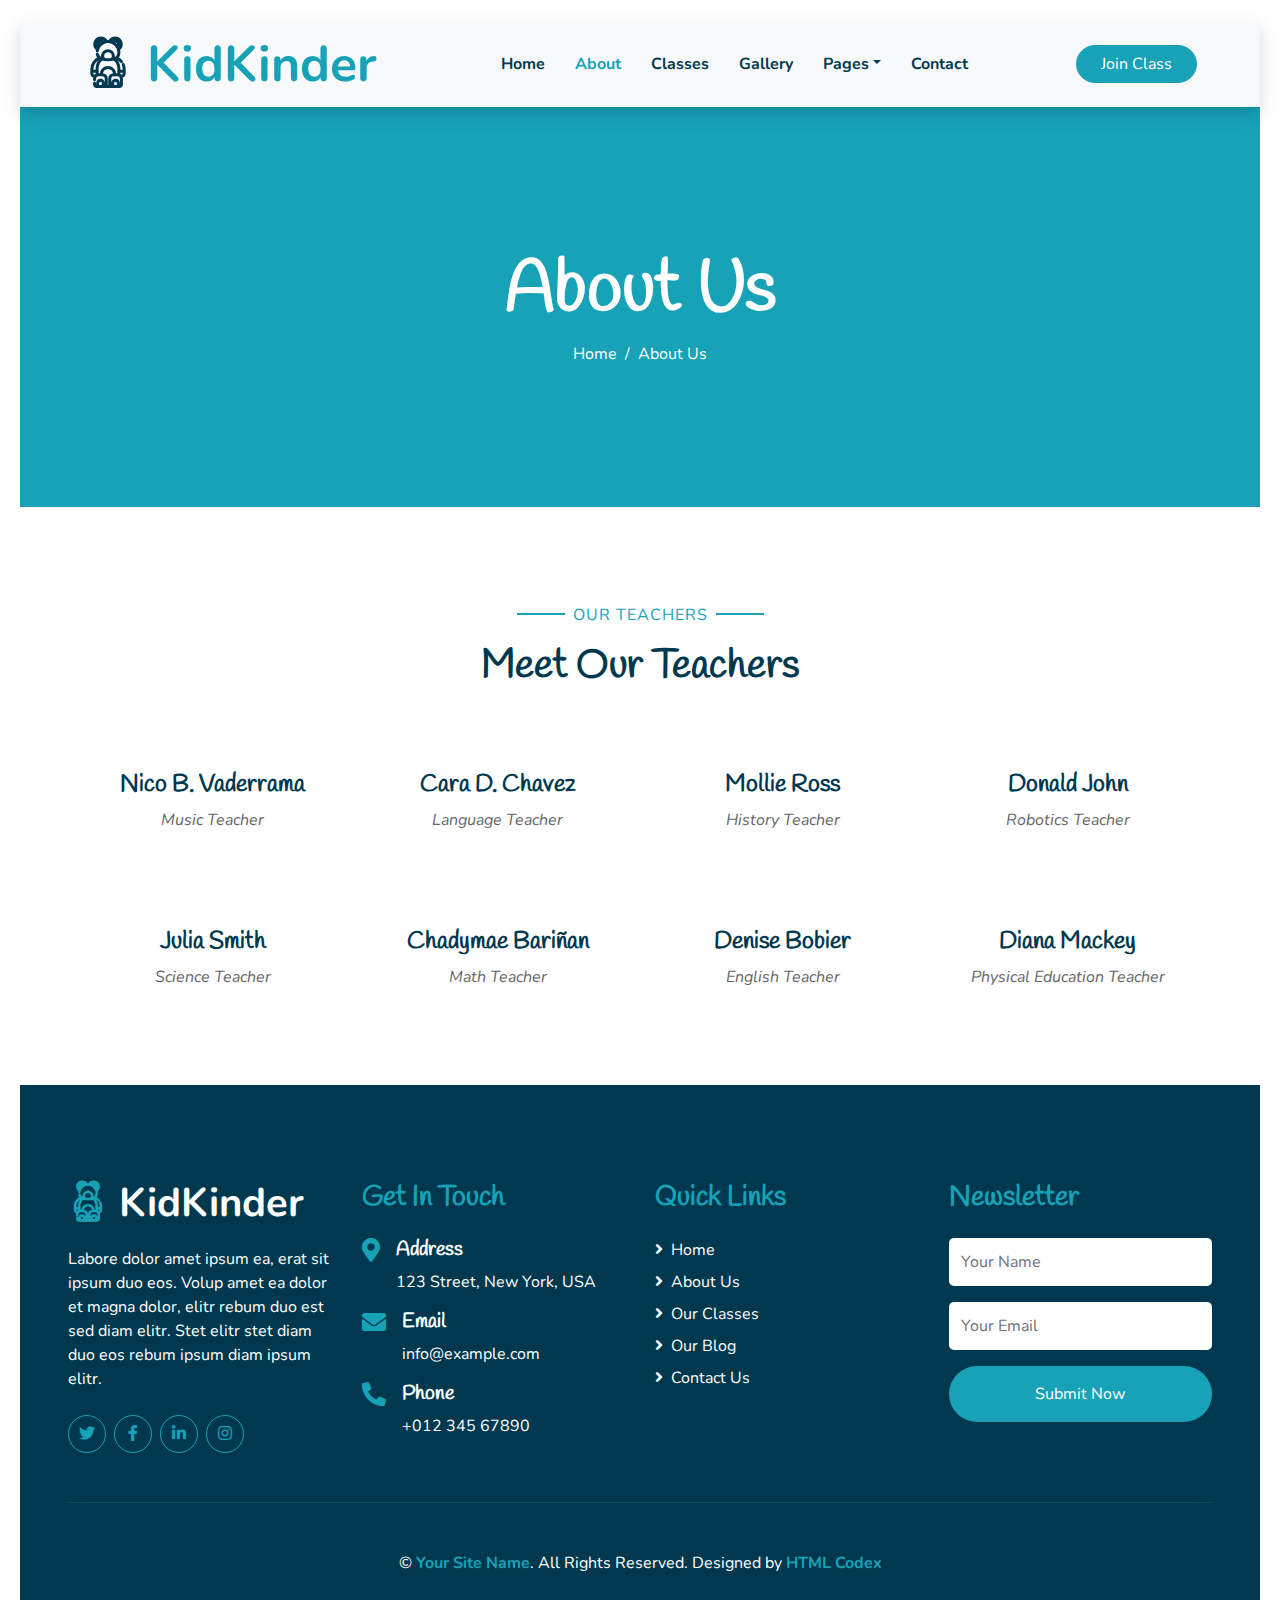
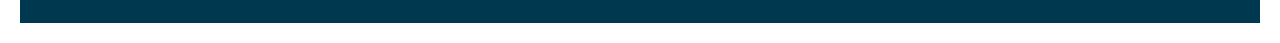
==== commit 3e4f0701: "next push" ====
--- a/about.html
+++ b/about.html
@@ -45,7 +45,6 @@
                     <a href="index.html" class="nav-item nav-link">Home</a>
                     <a href="about.html" class="nav-item nav-link active">About</a>
                     <a href="class.html" class="nav-item nav-link">Classes</a>
-                    <a href="team.html" class="nav-item nav-link">Teachers</a>
                     <a href="gallery.html" class="nav-item nav-link">Gallery</a>
                     <div class="nav-item dropdown">
                         <a href="#" class="nav-link dropdown-toggle" data-toggle="dropdown">Pages</a>
@@ -78,103 +77,6 @@
 
 
     <!-- About Start -->
-    <div class="container-fluid py-5">
-        <div class="container">
-            <div class="row align-items-center">
-                <div class="col-lg-5">
-                    <img class="img-fluid rounded mb-5 mb-lg-0" src="img/about-1.jpg" alt="">
-                </div>
-                <div class="col-lg-7">
-                    <p class="section-title pr-5"><span class="pr-2">Learn About Us</span></p>
-                    <h1 class="mb-4">Best School For Your Kids</h1>
-                    <p>Invidunt lorem justo sanctus clita. Erat lorem labore ea, justo dolor lorem ipsum ut sed eos,
-                        ipsum et dolor kasd sit ea justo. Erat justo sed sed diam. Ea et erat ut sed diam sea ipsum est
-                        dolor</p>
-                    <div class="row pt-2 pb-4">
-                        <div class="col-6 col-md-4">
-                            <img class="img-fluid rounded" src="img/about-2.jpg" alt="">
-                        </div>
-                        <div class="col-6 col-md-8">
-                            <ul class="list-inline m-0">
-                                <li class="py-2 border-top border-bottom"><i class="fa fa-check text-primary mr-3"></i>Labore eos amet dolor amet diam</li>
-                                <li class="py-2 border-bottom"><i class="fa fa-check text-primary mr-3"></i>Etsea et sit dolor amet ipsum</li>
-                                <li class="py-2 border-bottom"><i class="fa fa-check text-primary mr-3"></i>Diam dolor diam elitripsum vero.</li>
-                            </ul>
-                        </div>
-                    </div>
-                    <a href="" class="btn btn-primary mt-2 py-2 px-4">Learn More</a>
-                </div>
-            </div>
-        </div>
-    </div>
-    <!-- About End -->
-
-
-    <!-- Facilities Start -->
-    <div class="container-fluid pt-5">
-        <div class="container pb-3">
-            <div class="row">
-                <div class="col-lg-4 col-md-6 pb-1">
-                    <div class="d-flex bg-light shadow-sm border-top rounded mb-4" style="padding: 30px;">
-                        <i class="flaticon-050-fence h1 font-weight-normal text-primary mb-3"></i>
-                        <div class="pl-4">
-                            <h4>Play Ground</h4>
-                            <p class="m-0">Kasd labore kasd et dolor est rebum dolor ut, clita dolor vero lorem amet elitr vero...</p>
-                        </div>
-                    </div>
-                </div>
-                <div class="col-lg-4 col-md-6 pb-1">
-                    <div class="d-flex bg-light shadow-sm border-top rounded mb-4" style="padding: 30px;">
-                        <i class="flaticon-022-drum h1 font-weight-normal text-primary mb-3"></i>
-                        <div class="pl-4">
-                            <h4>Music and Dance</h4>
-                            <p class="m-0">Kasd labore kasd et dolor est rebum dolor ut, clita dolor vero lorem amet elitr vero...</p>
-                        </div>
-                    </div>
-                </div>
-                <div class="col-lg-4 col-md-6 pb-1">
-                    <div class="d-flex bg-light shadow-sm border-top rounded mb-4" style="padding: 30px;">
-                        <i class="flaticon-030-crayons h1 font-weight-normal text-primary mb-3"></i>
-                        <div class="pl-4">
-                            <h4>Arts and Crafts</h4>
-                            <p class="m-0">Kasd labore kasd et dolor est rebum dolor ut, clita dolor vero lorem amet elitr vero...</p>
-                        </div>
-                    </div>
-                </div>
-                <div class="col-lg-4 col-md-6 pb-1">
-                    <div class="d-flex bg-light shadow-sm border-top rounded mb-4" style="padding: 30px;">
-                        <i class="flaticon-017-toy-car h1 font-weight-normal text-primary mb-3"></i>
-                        <div class="pl-4">
-                            <h4>Safe Transportation</h4>
-                            <p class="m-0">Kasd labore kasd et dolor est rebum dolor ut, clita dolor vero lorem amet elitr vero...</p>
-                        </div>
-                    </div>
-                </div>
-                <div class="col-lg-4 col-md-6 pb-1">
-                    <div class="d-flex bg-light shadow-sm border-top rounded mb-4" style="padding: 30px;">
-                        <i class="flaticon-025-sandwich h1 font-weight-normal text-primary mb-3"></i>
-                        <div class="pl-4">
-                            <h4>Healthy food</h4>
-                            <p class="m-0">Kasd labore kasd et dolor est rebum dolor ut, clita dolor vero lorem amet elitr vero...</p>
-                        </div>
-                    </div>
-                </div>
-                <div class="col-lg-4 col-md-6 pb-1">
-                    <div class="d-flex bg-light shadow-sm border-top rounded mb-4" style="padding: 30px;">
-                        <i class="flaticon-047-backpack h1 font-weight-normal text-primary mb-3"></i>
-                        <div class="pl-4">
-                            <h4>Educational Tour</h4>
-                            <p class="m-0">Kasd labore kasd et dolor est rebum dolor ut, clita dolor vero lorem amet elitr vero...</p>
-                        </div>
-                    </div>
-                </div>
-            </div>
-        </div>
-    </div>
-    <!-- Facilities Start -->
-
-
-    <!-- Team Start -->
     <div class="container-fluid pt-5">
         <div class="container">
             <div class="text-center pb-2">
@@ -184,6 +86,214 @@
             <div class="row">
                 <div class="col-md-6 col-lg-3 text-center team mb-5">
                     <div class="position-relative overflow-hidden mb-4" style="border-radius: 100%;">
+                        <img class="img-fluid w-100" src="https://treston.edu.ph/wp-content/uploads/bb-plugin/cache/valderama-1-square-82ea14889af2153123ccc4fe0a440469-82d0tlu1hj6p.webp" alt="" >
+                        <div
+                            class="team-social d-flex align-items-center justify-content-center w-100 h-100 position-absolute">
+                            <a class="btn btn-outline-light text-center mr-2 px-0" style="width: 38px; height: 38px;"
+                                href="#"><i class="fab fa-twitter"></i></a>
+                            <a class="btn btn-outline-light text-center mr-2 px-0" style="width: 38px; height: 38px;"
+                                href="#"><i class="fab fa-facebook-f"></i></a>
+                            <a class="btn btn-outline-light text-center px-0" style="width: 38px; height: 38px;"
+                                href="#"><i class="fab fa-linkedin-in"></i></a>
+                        </div>
+                    </div>
+                    <h4>Nico B. Vaderrama</h4>
+                    <i>Music Teacher</i>
+                </div>
+                <div class="col-md-6 col-lg-3 text-center team mb-5">
+                    <div class="position-relative overflow-hidden mb-4" style="border-radius: 100%;">
+                        <img class="img-fluid w-100" src="https://treston.edu.ph/wp-content/uploads/bb-plugin/cache/cara-diaz-square-e089f6c7cbd1111f328844921fa3a665-1hg3ulvdte9q.webp" alt="" >
+                        <div
+                            class="team-social d-flex align-items-center justify-content-center w-100 h-100 position-absolute">
+                            <a class="btn btn-outline-light text-center mr-2 px-0" style="width: 38px; height: 38px;"
+                                href="#"><i class="fab fa-twitter"></i></a>
+                            <a class="btn btn-outline-light text-center mr-2 px-0" style="width: 38px; height: 38px;"
+                                href="#"><i class="fab fa-facebook-f"></i></a>
+                            <a class="btn btn-outline-light text-center px-0" style="width: 38px; height: 38px;"
+                                href="#"><i class="fab fa-linkedin-in"></i></a>
+                        </div>
+                    </div>
+                    <h4>Cara D. Chavez</h4>
+                    <i>Language Teacher</i>
+                </div>
+                <div class="col-md-6 col-lg-3 text-center team mb-5">
+                    <div class="position-relative overflow-hidden mb-4" style="border-radius: 100%;">
+                        <img class="img-fluid w-100" src="https://treston.edu.ph/wp-content/uploads/bb-plugin/cache/Alexa-Ilacad-square-787d68dfbdc28df5a8a682d6315e1494-srp8uyahlbko.webp" alt="" >
+                        <div
+                            class="team-social d-flex align-items-center justify-content-center w-100 h-100 position-absolute">
+                            <a class="btn btn-outline-light text-center mr-2 px-0" style="width: 38px; height: 38px;"
+                                href="#"><i class="fab fa-twitter"></i></a>
+                            <a class="btn btn-outline-light text-center mr-2 px-0" style="width: 38px; height: 38px;"
+                                href="#"><i class="fab fa-facebook-f"></i></a>
+                            <a class="btn btn-outline-light text-center px-0" style="width: 38px; height: 38px;"
+                                href="#"><i class="fab fa-linkedin-in"></i></a>
+                        </div>
+                    </div>
+                    <h4>Mollie Ross</h4>
+                    <i>History Teacher</i>
+                </div>
+                <div class="col-md-6 col-lg-3 text-center team mb-5">
+                    <div class="position-relative overflow-hidden mb-4" style="border-radius: 100%;">
+                        <img class="img-fluid w-100" src="https://treston.edu.ph/wp-content/uploads/bb-plugin/cache/vbette-1-square-6fb37f3df765b484b402f8d04d328ed5-sqho35jf9war.webp" alt="" >
+                        <div
+                            class="team-social d-flex align-items-center justify-content-center w-100 h-100 position-absolute">
+                            <a class="btn btn-outline-light text-center mr-2 px-0" style="width: 38px; height: 38px;"
+                                href="#"><i class="fab fa-twitter"></i></a>
+                            <a class="btn btn-outline-light text-center mr-2 px-0" style="width: 38px; height: 38px;"
+                                href="#"><i class="fab fa-facebook-f"></i></a>
+                            <a class="btn btn-outline-light text-center px-0" style="width: 38px; height: 38px;"
+                                href="#"><i class="fab fa-linkedin-in"></i></a>
+                        </div>
+                    </div>
+                    <h4>Donald John</h4>
+                    <i>Robotics Teacher</i>
+                </div>
+            </div>
+            <div class="row">
+                <div class="col-md-6 col-lg-3 text-center team mb-5">
+                    <div class="position-relative overflow-hidden mb-4" style="border-radius: 100%;">
+                        <img class="img-fluid w-100" src="https://treston.edu.ph/wp-content/uploads/bb-plugin/cache/EmbeddedImage-1-1-square-fc63310a4977d96baa4756d1b9b49e53-cnkqljt1vuf8.png" alt="" >
+                        <div
+                            class="team-social d-flex align-items-center justify-content-center w-100 h-100 position-absolute">
+                            <a class="btn btn-outline-light text-center mr-2 px-0" style="width: 38px; height: 38px;"
+                                href="#"><i class="fab fa-twitter"></i></a>
+                            <a class="btn btn-outline-light text-center mr-2 px-0" style="width: 38px; height: 38px;"
+                                href="#"><i class="fab fa-facebook-f"></i></a>
+                            <a class="btn btn-outline-light text-center px-0" style="width: 38px; height: 38px;"
+                                href="#"><i class="fab fa-linkedin-in"></i></a>
+                        </div>
+                    </div>
+                    <h4>Julia Smith</h4>
+                    <i>Science Teacher</i>
+                </div>
+                <div class="col-md-6 col-lg-3 text-center team mb-5">
+                    <div class="position-relative overflow-hidden mb-4" style="border-radius: 100%;">
+                        <img class="img-fluid w-100" src="https://treston.edu.ph/wp-content/uploads/bb-plugin/cache/Chadymae-square-5d4572c9970b0f6476bbaae2d3cb87d3-ol41px2re3bv.webp" alt="" >
+                        <div
+                            class="team-social d-flex align-items-center justify-content-center w-100 h-100 position-absolute">
+                            <a class="btn btn-outline-light text-center mr-2 px-0" style="width: 38px; height: 38px;"
+                                href="#"><i class="fab fa-twitter"></i></a>
+                            <a class="btn btn-outline-light text-center mr-2 px-0" style="width: 38px; height: 38px;"
+                                href="#"><i class="fab fa-facebook-f"></i></a>
+                            <a class="btn btn-outline-light text-center px-0" style="width: 38px; height: 38px;"
+                                href="#"><i class="fab fa-linkedin-in"></i></a>
+                        </div>
+                    </div>
+                    <h4>Chadymae Bariñan</h4>
+                    <i>Math Teacher</i>
+                </div>
+                <div class="col-md-6 col-lg-3 text-center team mb-5">
+                    <div class="position-relative overflow-hidden mb-4" style="border-radius: 100%;">
+                        <img class="img-fluid w-100" src="https://treston.edu.ph/wp-content/uploads/bb-plugin/cache/denise-1-square-8ba4093385718fb968b026cde4617d2e-14x8yzdi0fps.webp" alt="" >
+                        <div
+                            class="team-social d-flex align-items-center justify-content-center w-100 h-100 position-absolute">
+                            <a class="btn btn-outline-light text-center mr-2 px-0" style="width: 38px; height: 38px;"
+                                href="#"><i class="fab fa-twitter"></i></a>
+                            <a class="btn btn-outline-light text-center mr-2 px-0" style="width: 38px; height: 38px;"
+                                href="#"><i class="fab fa-facebook-f"></i></a>
+                            <a class="btn btn-outline-light text-center px-0" style="width: 38px; height: 38px;"
+                                href="#"><i class="fab fa-linkedin-in"></i></a>
+                        </div>
+                    </div>
+                    <h4>Denise Bobier</h4>
+                    <i>English Teacher</i>
+                </div>
+                <div class="col-md-6 col-lg-3 text-center team mb-5">
+                    <div class="position-relative overflow-hidden mb-4" style="border-radius: 100%;">
+                        <img class="img-fluid w-100" src="https://treston.edu.ph/wp-content/uploads/bb-plugin/cache/13Diana-Mackey-square-066a0834dcedca3ccd764c64ec38eebe-8lsg7riq5pht.webp" alt="" >
+                        <div
+                            class="team-social d-flex align-items-center justify-content-center w-100 h-100 position-absolute">
+                            <a class="btn btn-outline-light text-center mr-2 px-0" style="width: 38px; height: 38px;"
+                                href="#"><i class="fab fa-twitter"></i></a>
+                            <a class="btn btn-outline-light text-center mr-2 px-0" style="width: 38px; height: 38px;"
+                                href="#"><i class="fab fa-facebook-f"></i></a>
+                            <a class="btn btn-outline-light text-center px-0" style="width: 38px; height: 38px;"
+                                href="#"><i class="fab fa-linkedin-in"></i></a>
+                        </div>
+                    </div>
+                    <h4>Diana Mackey</h4>
+                    <i>Physical Education Teacher</i>
+                </div>
+            </div>
+        </div>
+    </div>
+    <!-- About End -->
+
+
+    <!-- Facilities Start -->
+    <!-- <div class="container-fluid pt-5">
+        <div class="container pb-3">
+            <div class="row">
+                <div class="col-lg-4 col-md-6 pb-1">
+                    <div class="d-flex bg-light shadow-sm border-top rounded mb-4" style="padding: 30px;">
+                        <i class="flaticon-050-fence h1 font-weight-normal text-primary mb-3"></i>
+                        <div class="pl-4">
+                            <h4>Play Ground</h4>
+                            <p class="m-0">Kasd labore kasd et dolor est rebum dolor ut, clita dolor vero lorem amet elitr vero...</p>
+                        </div>
+                    </div>
+                </div>
+                <div class="col-lg-4 col-md-6 pb-1">
+                    <div class="d-flex bg-light shadow-sm border-top rounded mb-4" style="padding: 30px;">
+                        <i class="flaticon-022-drum h1 font-weight-normal text-primary mb-3"></i>
+                        <div class="pl-4">
+                            <h4>Music and Dance</h4>
+                            <p class="m-0">Kasd labore kasd et dolor est rebum dolor ut, clita dolor vero lorem amet elitr vero...</p>
+                        </div>
+                    </div>
+                </div>
+                <div class="col-lg-4 col-md-6 pb-1">
+                    <div class="d-flex bg-light shadow-sm border-top rounded mb-4" style="padding: 30px;">
+                        <i class="flaticon-030-crayons h1 font-weight-normal text-primary mb-3"></i>
+                        <div class="pl-4">
+                            <h4>Arts and Crafts</h4>
+                            <p class="m-0">Kasd labore kasd et dolor est rebum dolor ut, clita dolor vero lorem amet elitr vero...</p>
+                        </div>
+                    </div>
+                </div>
+                <div class="col-lg-4 col-md-6 pb-1">
+                    <div class="d-flex bg-light shadow-sm border-top rounded mb-4" style="padding: 30px;">
+                        <i class="flaticon-017-toy-car h1 font-weight-normal text-primary mb-3"></i>
+                        <div class="pl-4">
+                            <h4>Safe Transportation</h4>
+                            <p class="m-0">Kasd labore kasd et dolor est rebum dolor ut, clita dolor vero lorem amet elitr vero...</p>
+                        </div>
+                    </div>
+                </div>
+                <div class="col-lg-4 col-md-6 pb-1">
+                    <div class="d-flex bg-light shadow-sm border-top rounded mb-4" style="padding: 30px;">
+                        <i class="flaticon-025-sandwich h1 font-weight-normal text-primary mb-3"></i>
+                        <div class="pl-4">
+                            <h4>Healthy food</h4>
+                            <p class="m-0">Kasd labore kasd et dolor est rebum dolor ut, clita dolor vero lorem amet elitr vero...</p>
+                        </div>
+                    </div>
+                </div>
+                <div class="col-lg-4 col-md-6 pb-1">
+                    <div class="d-flex bg-light shadow-sm border-top rounded mb-4" style="padding: 30px;">
+                        <i class="flaticon-047-backpack h1 font-weight-normal text-primary mb-3"></i>
+                        <div class="pl-4">
+                            <h4>Educational Tour</h4>
+                            <p class="m-0">Kasd labore kasd et dolor est rebum dolor ut, clita dolor vero lorem amet elitr vero...</p>
+                        </div>
+                    </div>
+                </div>
+            </div>
+        </div>
+    </div> -->
+    <!-- Facilities Start -->
+
+
+    <!-- Team Start -->
+    <!-- <div class="container-fluid pt-5">
+        <div class="container">
+            <div class="text-center pb-2">
+                <p class="section-title px-5"><span class="px-2">Our Teachers</span></p>
+                <h1 class="mb-4">Meet Our Teachers</h1>
+            </div>
+            <div class="row">
+                <div class="col-md-6 col-lg-3 text-center team mb-5">
+                    <div class="position-relative overflow-hidden mb-4" style="border-radius: 100%;">
                         <img class="img-fluid w-100" src="img/team-1.jpg" alt="" >
                         <div
                             class="team-social d-flex align-items-center justify-content-center w-100 h-100 position-absolute">
@@ -248,7 +358,7 @@
                 </div>
             </div>
         </div>
-    </div>
+    </div> -->
     <!-- Team End -->
 
 
@@ -302,7 +412,6 @@
                     <a class="text-white mb-2" href="#"><i class="fa fa-angle-right mr-2"></i>Home</a>
                     <a class="text-white mb-2" href="#"><i class="fa fa-angle-right mr-2"></i>About Us</a>
                     <a class="text-white mb-2" href="#"><i class="fa fa-angle-right mr-2"></i>Our Classes</a>
-                    <a class="text-white mb-2" href="#"><i class="fa fa-angle-right mr-2"></i>Our Teachers</a>
                     <a class="text-white mb-2" href="#"><i class="fa fa-angle-right mr-2"></i>Our Blog</a>
                     <a class="text-white" href="#"><i class="fa fa-angle-right mr-2"></i>Contact Us</a>
                 </div>
--- a/css/style.css
+++ b/css/style.css
@@ -53,6 +53,115 @@
   display: block;
 }
 
+/* Basic styles */
+body {
+  font-family: Arial, sans-serif;
+  padding: 20px;
+  background-color: #f4f7fa;
+}
+
+button {
+  background-color: #4CAF50;
+  color: white;
+  padding: 10px 20px;
+  border: none;
+  cursor: pointer;
+  border-radius: 5px;
+  font-size: 16px;
+}
+
+button:hover {
+  background-color: #45a049;
+}
+
+/* Modal styles */
+.modal {
+  display: none;
+  position: fixed;
+  z-index: 1;
+  left: 0;
+  top: 0;
+  width: 100%;
+  height: 100%;
+  overflow: auto;
+  background-color: rgba(0, 0, 0, 0.4);
+  padding-top: 60px;
+}
+
+.modal-content {
+  background-color: white;
+  margin: auto;
+  padding: 20px;
+  border: 1px solid #888;
+  width: 60%;
+  border-radius: 8px;
+  box-shadow: 0 4px 8px rgba(0, 0, 0, 0.2);
+  text-align: center;
+}
+
+.close-btn {
+  color: #aaa;
+  font-size: 28px;
+  font-weight: bold;
+  position: absolute;
+  top: 15px;
+  right: 25px;
+  cursor: pointer;
+}
+
+.close-btn:hover,
+.close-btn:focus {
+  color: black;
+  text-decoration: none;
+  cursor: pointer;
+}
+
+/* Form styles */
+h2 {
+  color: #4CAF50;
+  margin-bottom: 20px;
+}
+
+.form-group {
+  margin-bottom: 15px;
+  text-align: left;
+}
+
+label {
+  display: block;
+  font-weight: bold;
+  margin-bottom: 5px;
+}
+
+input, select {
+  width: 100%;
+  padding: 8px;
+  margin-top: 5px;
+  border: 1px solid #ccc;
+  border-radius: 4px;
+  font-size: 16px;
+}
+
+input[type="text"] {
+  color: #333;
+}
+
+.submit-btn {
+  background-color: #4CAF50;
+  color: white;
+  padding: 12px 20px;
+  border: none;
+  cursor: pointer;
+  border-radius: 5px;
+  font-size: 16px;
+  width: 100%;
+  margin-top: 20px;
+}
+
+.submit-btn:hover {
+  background-color: #45a049;
+}
+
 body {
   margin: 0;
   font-family: "Nunito", sans-serif;
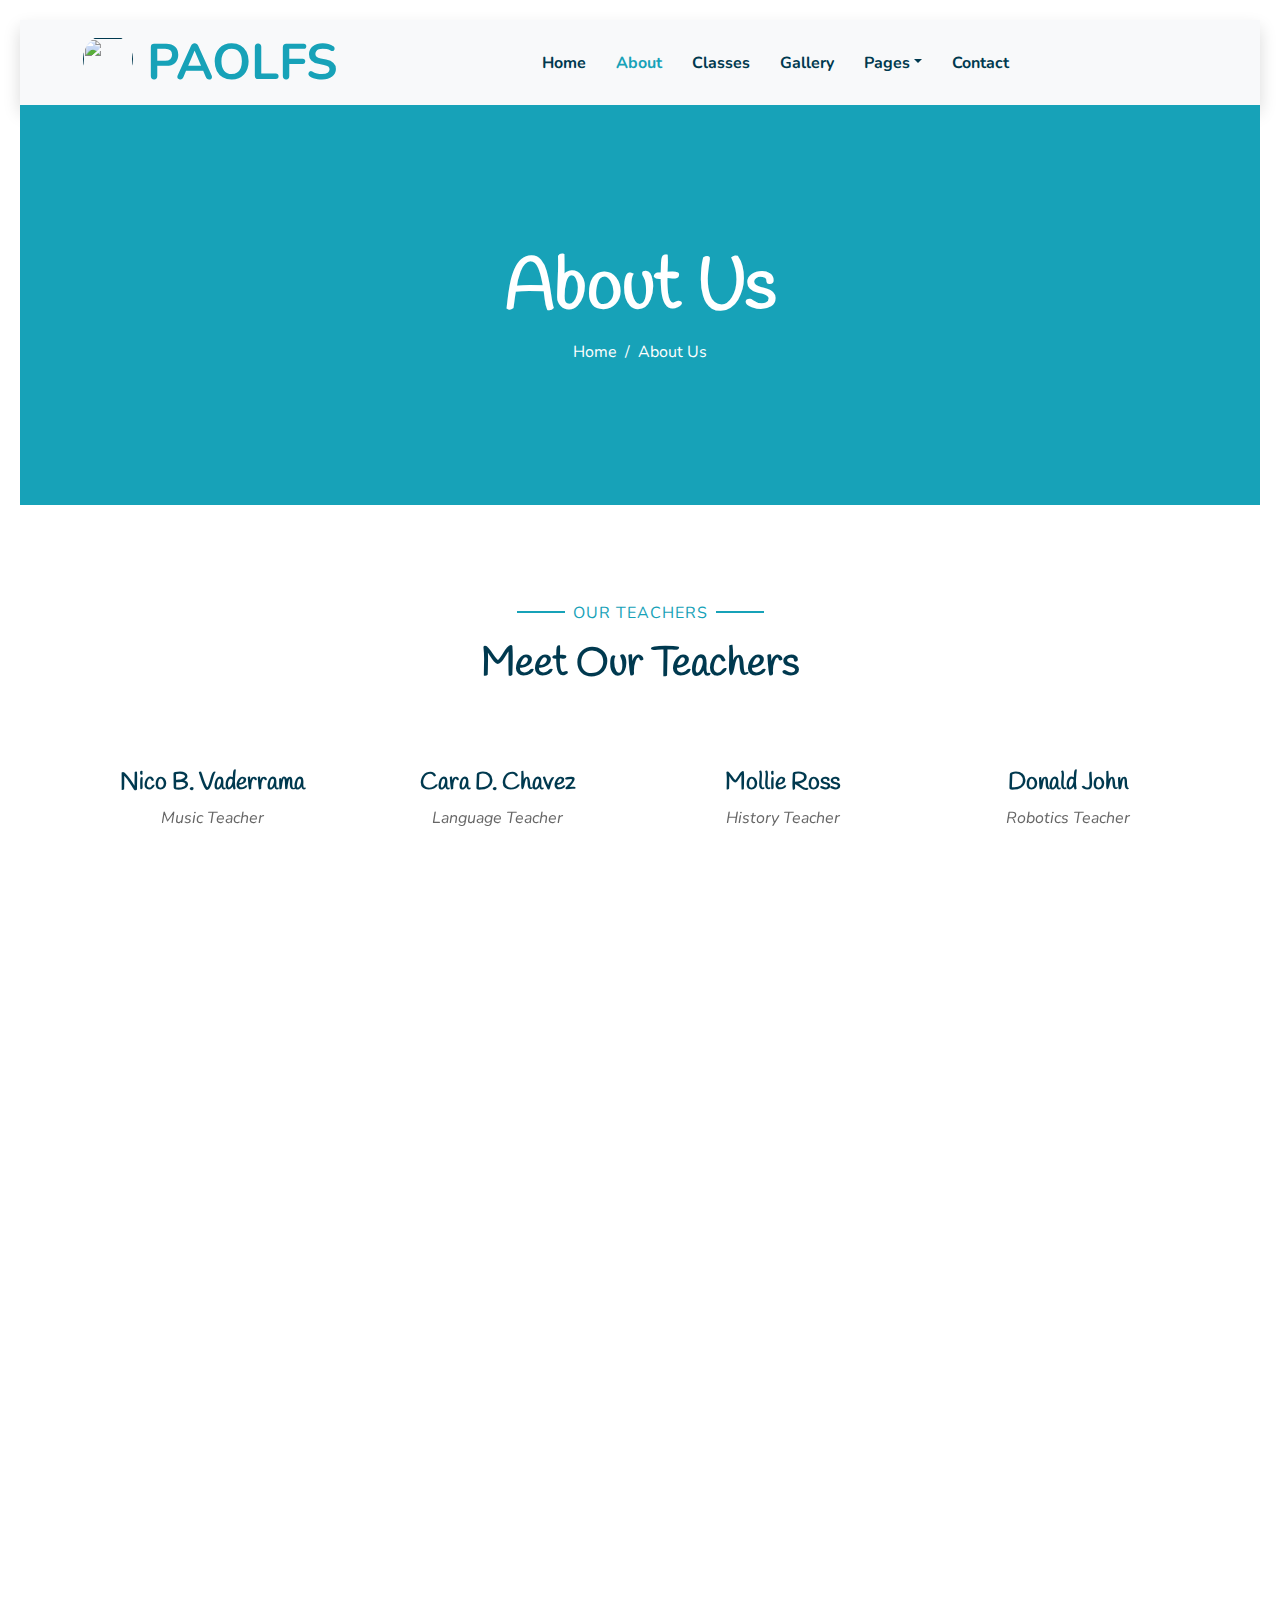
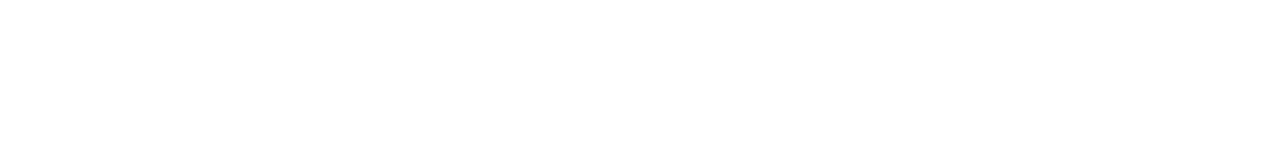
==== commit cd13a726: "push again" ====
--- a/about.html
+++ b/about.html
@@ -3,7 +3,7 @@
 
 <head>
     <meta charset="utf-8">
-    <title>KidKinder - Kindergarten Website Template</title>
+    <title>PAOLFS - Philippine Army Officers' Ladies Foundation School</title>
     <meta content="width=device-width, initial-scale=1.0" name="viewport">
     <meta content="Free HTML Templates" name="keywords">
     <meta content="Free HTML Templates" name="description">
@@ -27,15 +27,16 @@
 
     <!-- Customized Bootstrap Stylesheet -->
     <link href="css/style.css" rel="stylesheet">
+    <link href="https://cdn.jsdelivr.net/npm/aos@2.3.4/dist/aos.css" rel="stylesheet">
 </head>
 
 <body>
     <!-- Navbar Start -->
-    <div class="container-fluid bg-light position-relative shadow">
+    <div class="container-fluid bg-light position-relative shadow" >
         <nav class="navbar navbar-expand-lg bg-light navbar-light py-3 py-lg-0 px-0 px-lg-5">
             <a href="" class="navbar-brand font-weight-bold text-secondary" style="font-size: 50px;">
-                <i class="flaticon-043-teddy-bear"></i>
-                <span class="text-primary">KidKinder</span>
+                <img class="img-fluid rounded-circle mx-auto mb-3" src="https://scontent.fmnl17-2.fna.fbcdn.net/v/t39.30808-1/442487557_459010816495160_3811604534313378149_n.jpg?stp=dst-jpg_s480x480_tt6&_nc_cat=107&ccb=1-7&_nc_sid=f4b9fd&_nc_eui2=AeE4iroivMzleLb9zcLeSzCch1EFWo4UmaqHUQVajhSZqgEUAu3nMr6RX1ePnOkSQdXWW_gqR5U61S4At4v9k3C9&_nc_ohc=dNoNWMOs_ooQ7kNvgH0P3HZ&_nc_zt=24&_nc_ht=scontent.fmnl17-2.fna&_nc_gid=AC80MjZU3ZoLC3b9shgbkso&oh=00_AYAnWhLq_kZm6AJoR8yzSGx6PYX89gTE-Soy2yvd4WPdpw&oe=674CD6AA" style="width: 50px; height: 50px;" alt="">
+                <span class="text-primary">PAOLFS</span>
             </a>
             <button type="button" class="navbar-toggler" data-toggle="collapse" data-target="#navbarCollapse">
                 <span class="navbar-toggler-icon"></span>
@@ -55,7 +56,7 @@
                     </div>
                     <a href="contact.html" class="nav-item nav-link">Contact</a>
                 </div>
-                <a href="" class="btn btn-primary px-4">Join Class</a>
+                <!-- <a href="" class="btn btn-primary px-4">Join Class</a> -->
             </div>
         </nav>
     </div>
@@ -63,7 +64,7 @@
 
 
     <!-- Header Start -->
-    <div class="container-fluid bg-primary mb-5">
+    <div class="container-fluid bg-primary mb-5" data-aos="fade-up">
         <div class="d-flex flex-column align-items-center justify-content-center" style="min-height: 400px">
             <h3 class="display-3 font-weight-bold text-white">About Us</h3>
             <div class="d-inline-flex text-white">
@@ -77,7 +78,7 @@
 
 
     <!-- About Start -->
-    <div class="container-fluid pt-5">
+    <div class="container-fluid pt-5" data-aos="fade-up">
         <div class="container">
             <div class="text-center pb-2">
                 <p class="section-title px-5"><span class="px-2">Our Teachers</span></p>
@@ -132,7 +133,7 @@
                     <h4>Mollie Ross</h4>
                     <i>History Teacher</i>
                 </div>
-                <div class="col-md-6 col-lg-3 text-center team mb-5">
+                <div class="col-md-6 col-lg-3 text-center team mb-5" data-aos="fade-up">
                     <div class="position-relative overflow-hidden mb-4" style="border-radius: 100%;">
                         <img class="img-fluid w-100" src="https://treston.edu.ph/wp-content/uploads/bb-plugin/cache/vbette-1-square-6fb37f3df765b484b402f8d04d328ed5-sqho35jf9war.webp" alt="" >
                         <div
@@ -150,7 +151,7 @@
                 </div>
             </div>
             <div class="row">
-                <div class="col-md-6 col-lg-3 text-center team mb-5">
+                <div class="col-md-6 col-lg-3 text-center team mb-5" data-aos="fade-up">
                     <div class="position-relative overflow-hidden mb-4" style="border-radius: 100%;">
                         <img class="img-fluid w-100" src="https://treston.edu.ph/wp-content/uploads/bb-plugin/cache/EmbeddedImage-1-1-square-fc63310a4977d96baa4756d1b9b49e53-cnkqljt1vuf8.png" alt="" >
                         <div
@@ -166,7 +167,7 @@
                     <h4>Julia Smith</h4>
                     <i>Science Teacher</i>
                 </div>
-                <div class="col-md-6 col-lg-3 text-center team mb-5">
+                <div class="col-md-6 col-lg-3 text-center team mb-5" data-aos="fade-up">
                     <div class="position-relative overflow-hidden mb-4" style="border-radius: 100%;">
                         <img class="img-fluid w-100" src="https://treston.edu.ph/wp-content/uploads/bb-plugin/cache/Chadymae-square-5d4572c9970b0f6476bbaae2d3cb87d3-ol41px2re3bv.webp" alt="" >
                         <div
@@ -182,7 +183,7 @@
                     <h4>Chadymae Bariñan</h4>
                     <i>Math Teacher</i>
                 </div>
-                <div class="col-md-6 col-lg-3 text-center team mb-5">
+                <div class="col-md-6 col-lg-3 text-center team mb-5" data-aos="fade-up">
                     <div class="position-relative overflow-hidden mb-4" style="border-radius: 100%;">
                         <img class="img-fluid w-100" src="https://treston.edu.ph/wp-content/uploads/bb-plugin/cache/denise-1-square-8ba4093385718fb968b026cde4617d2e-14x8yzdi0fps.webp" alt="" >
                         <div
@@ -198,7 +199,7 @@
                     <h4>Denise Bobier</h4>
                     <i>English Teacher</i>
                 </div>
-                <div class="col-md-6 col-lg-3 text-center team mb-5">
+                <div class="col-md-6 col-lg-3 text-center team mb-5" data-aos="fade-up">
                     <div class="position-relative overflow-hidden mb-4" style="border-radius: 100%;">
                         <img class="img-fluid w-100" src="https://treston.edu.ph/wp-content/uploads/bb-plugin/cache/13Diana-Mackey-square-066a0834dcedca3ccd764c64ec38eebe-8lsg7riq5pht.webp" alt="" >
                         <div
@@ -363,14 +364,13 @@
 
 
     <!-- Footer Start -->
-    <div class="container-fluid bg-secondary text-white mt-5 py-5 px-sm-3 px-md-5">
+    <div class="container-fluid bg-secondary text-white mt-5 py-5 px-sm-3 px-md-5" data-aos="fade-up">
         <div class="row pt-5">
             <div class="col-lg-3 col-md-6 mb-5">
                 <a href="" class="navbar-brand font-weight-bold text-primary m-0 mb-4 p-0" style="font-size: 40px; line-height: 40px;">
-                    <i class="flaticon-043-teddy-bear"></i>
-                    <span class="text-white">KidKinder</span>
+                    <span class="text-white">PAOLFS</span>
                 </a>
-                <p>Labore dolor amet ipsum ea, erat sit ipsum duo eos. Volup amet ea dolor et magna dolor, elitr rebum duo est sed diam elitr. Stet elitr stet diam duo eos rebum ipsum diam ipsum elitr.</p>
+                <p></p>
                 <div class="d-flex justify-content-start mt-4">
                     <a class="btn btn-outline-primary rounded-circle text-center mr-2 px-0"
                         style="width: 38px; height: 38px;" href="#"><i class="fab fa-twitter"></i></a>
@@ -388,14 +388,14 @@
                     <h4 class="fa fa-map-marker-alt text-primary"></h4>
                     <div class="pl-3">
                         <h5 class="text-white">Address</h5>
-                        <p>123 Street, New York, USA</p>
+                        <p>Bayani Road Fort Bonifacio, 1630, Taguig City, Manila</p>
                     </div>
                 </div>
                 <div class="d-flex">
                     <h4 class="fa fa-envelope text-primary"></h4>
                     <div class="pl-3">
                         <h5 class="text-white">Email</h5>
-                        <p>info@example.com</p>
+                        <p>paolfs@edu.com</p>
                     </div>
                 </div>
                 <div class="d-flex">
@@ -409,11 +409,11 @@
             <div class="col-lg-3 col-md-6 mb-5">
                 <h3 class="text-primary mb-4">Quick Links</h3>
                 <div class="d-flex flex-column justify-content-start">
-                    <a class="text-white mb-2" href="#"><i class="fa fa-angle-right mr-2"></i>Home</a>
-                    <a class="text-white mb-2" href="#"><i class="fa fa-angle-right mr-2"></i>About Us</a>
-                    <a class="text-white mb-2" href="#"><i class="fa fa-angle-right mr-2"></i>Our Classes</a>
-                    <a class="text-white mb-2" href="#"><i class="fa fa-angle-right mr-2"></i>Our Blog</a>
-                    <a class="text-white" href="#"><i class="fa fa-angle-right mr-2"></i>Contact Us</a>
+                    <a class="text-white mb-2" href="index.html"><i class="fa fa-angle-right mr-2"></i>Home</a>
+                    <a class="text-white mb-2" href="about.html"><i class="fa fa-angle-right mr-2"></i>About Us</a>
+                    <a class="text-white mb-2" href="class.html"><i class="fa fa-angle-right mr-2"></i>Our Classes</a>
+                    <a class="text-white mb-2" href="gallery.html"><i class="fa fa-angle-right mr-2"></i>Gallery</a>
+                    <a class="text-white" href="contact.html"><i class="fa fa-angle-right mr-2"></i>Contact Us</a>
                 </div>
             </div>
             <div class="col-lg-3 col-md-6 mb-5">
@@ -434,9 +434,7 @@
         </div>
         <div class="container-fluid pt-5" style="border-top: 1px solid rgba(23, 162, 184, .2);;">
             <p class="m-0 text-center text-white">
-                &copy; <a class="text-primary font-weight-bold" href="#">Your Site Name</a>. All Rights Reserved. Designed
-                by
-                <a class="text-primary font-weight-bold" href="https://htmlcodex.com">HTML Codex</a>
+                &copy; <a class="text-primary font-weight-bold" href="#">Philippine Army officers' Ladies Foundation School</a>. All Rights Reserved. 
             </p>
         </div>
     </div>
@@ -461,6 +459,10 @@
 
     <!-- Template Javascript -->
     <script src="js/main.js"></script>
+    <script src="https://cdn.jsdelivr.net/npm/aos@2.3.4/dist/aos.js"></script>
+    <script>
+        AOS.init();
+    </script>
 </body>
 
 </html>